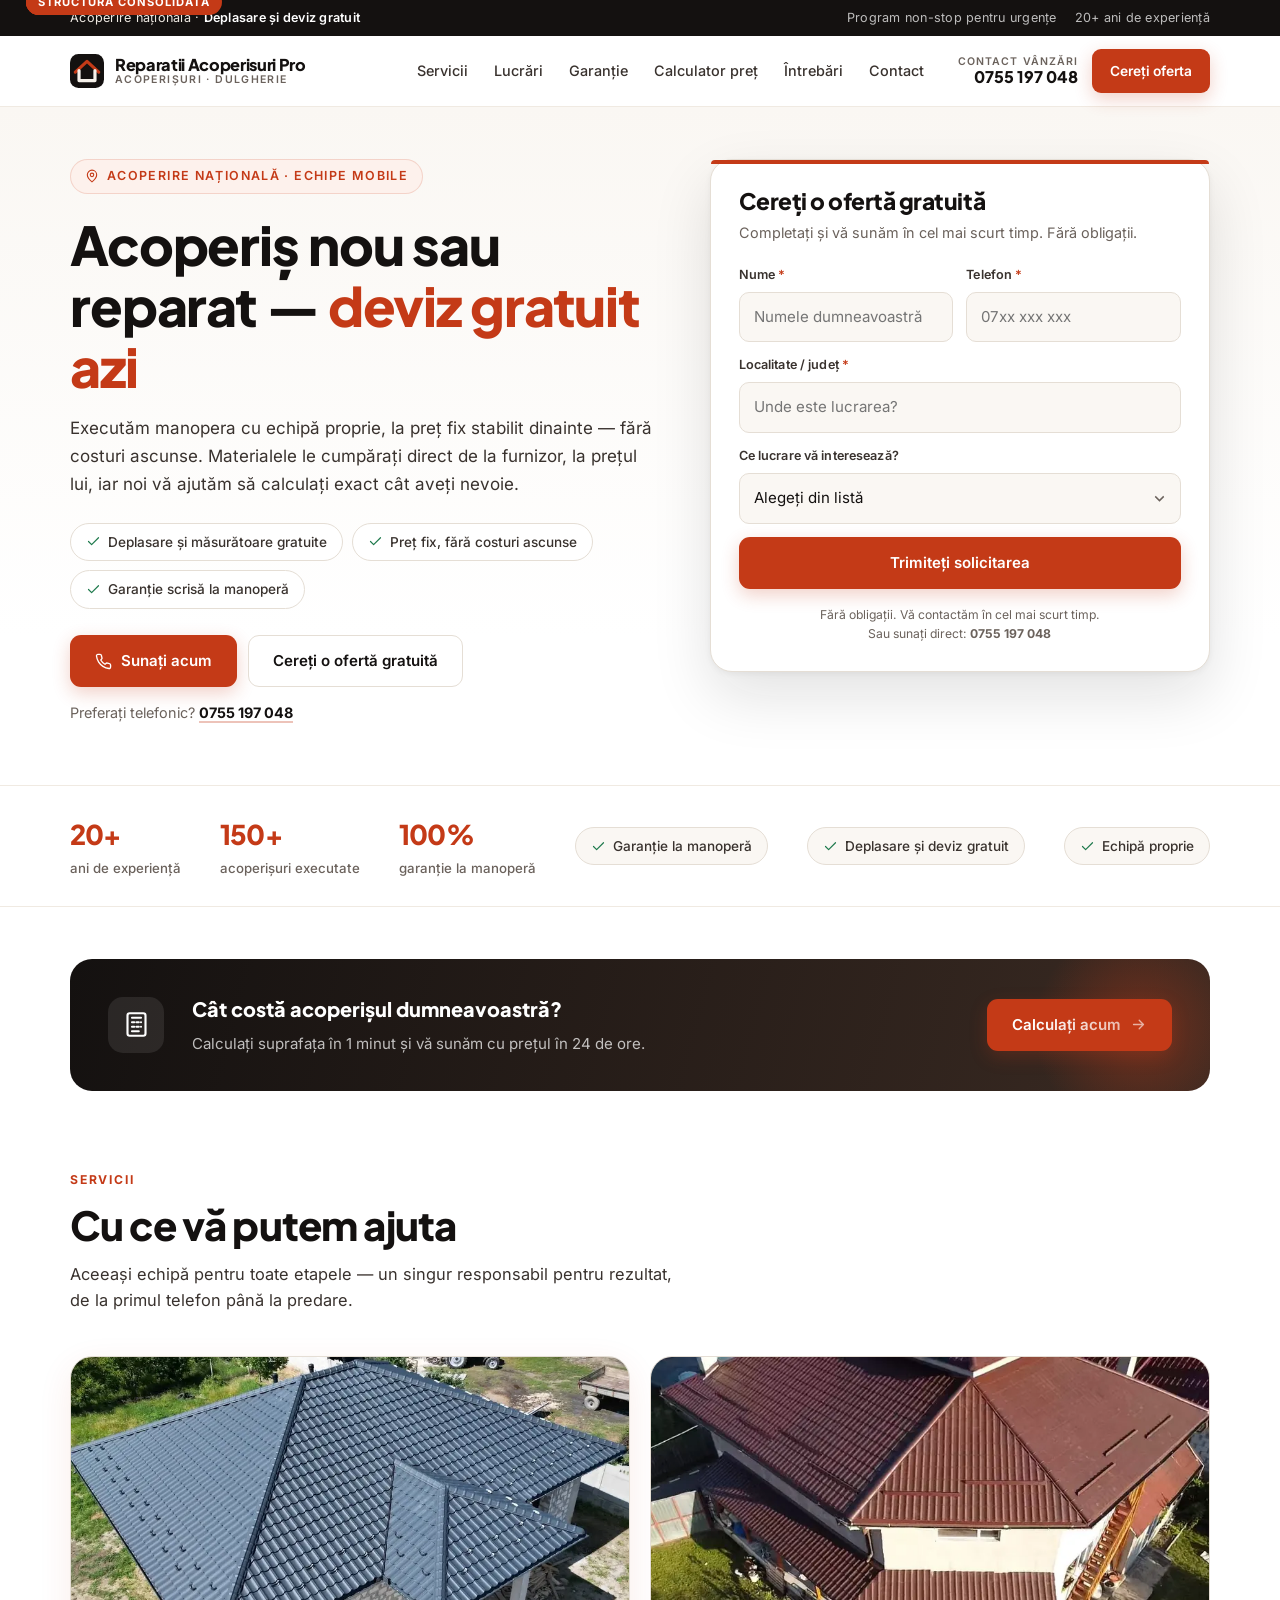
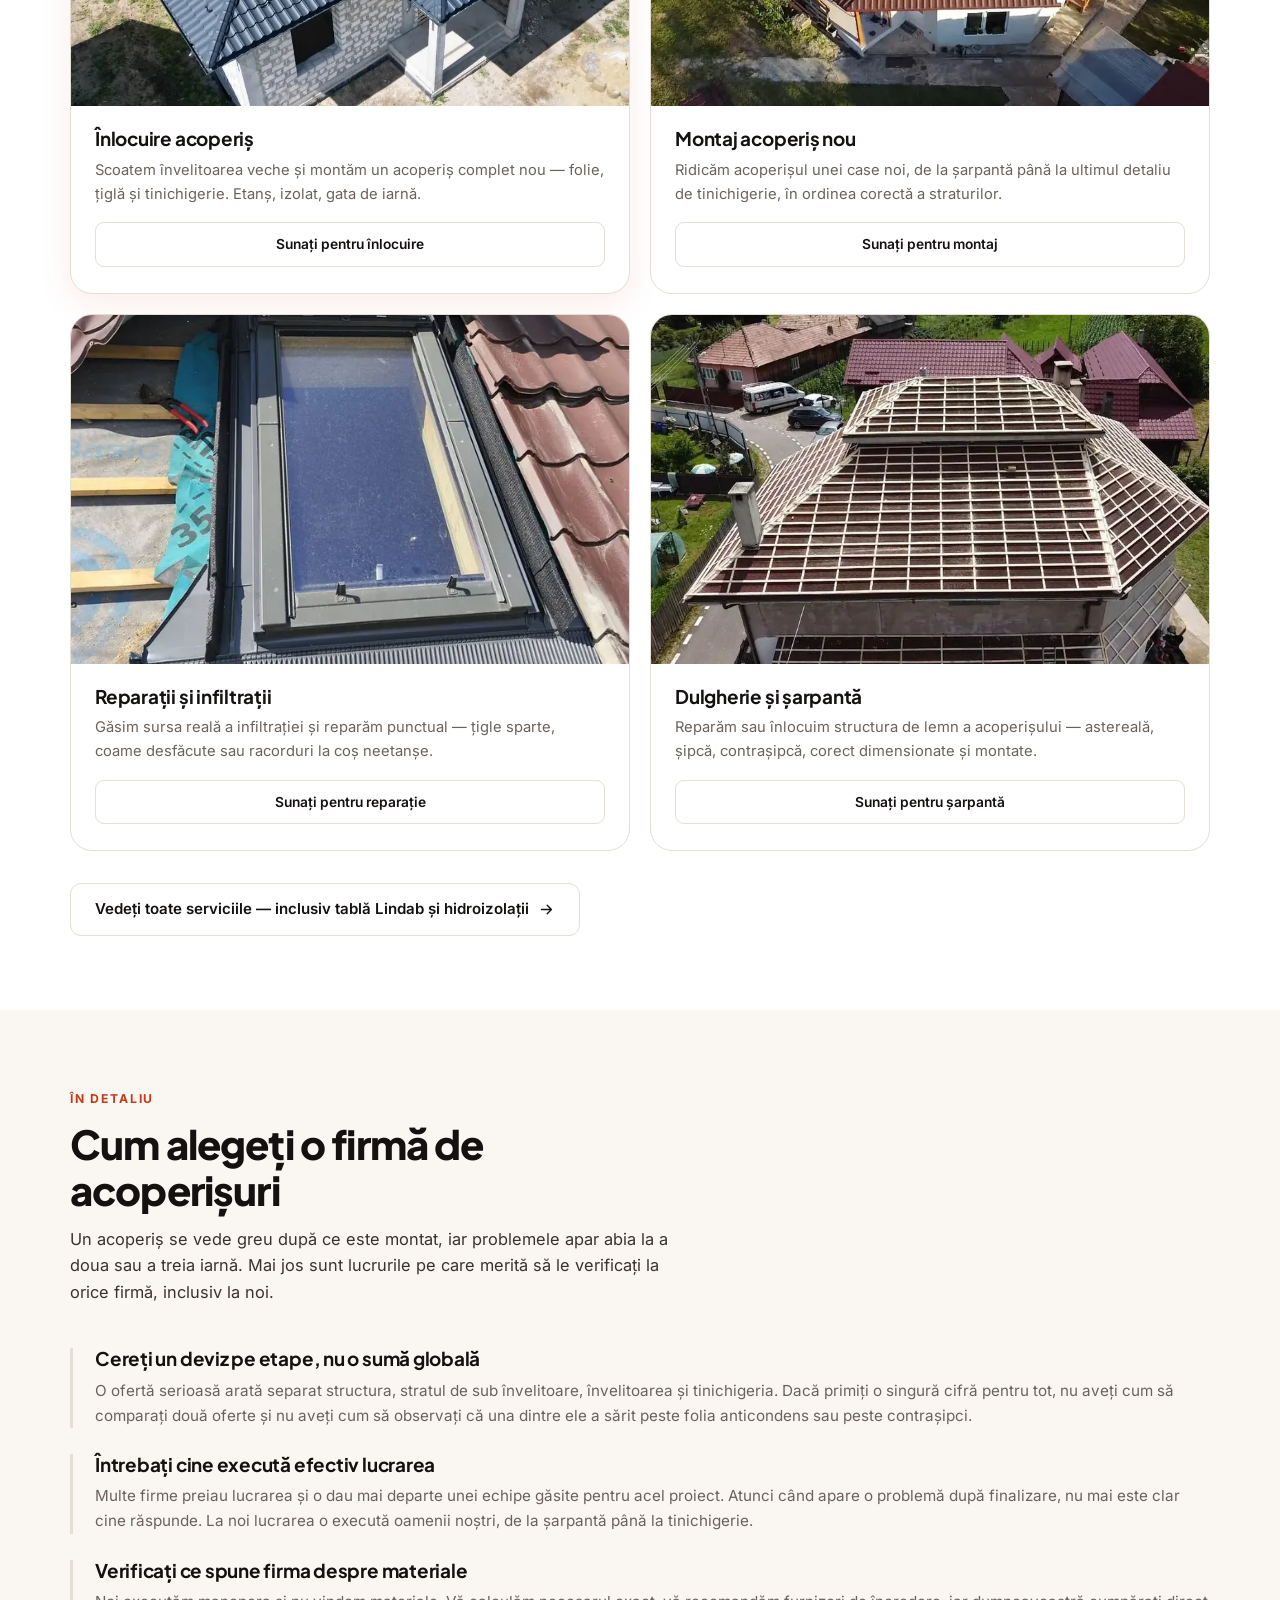
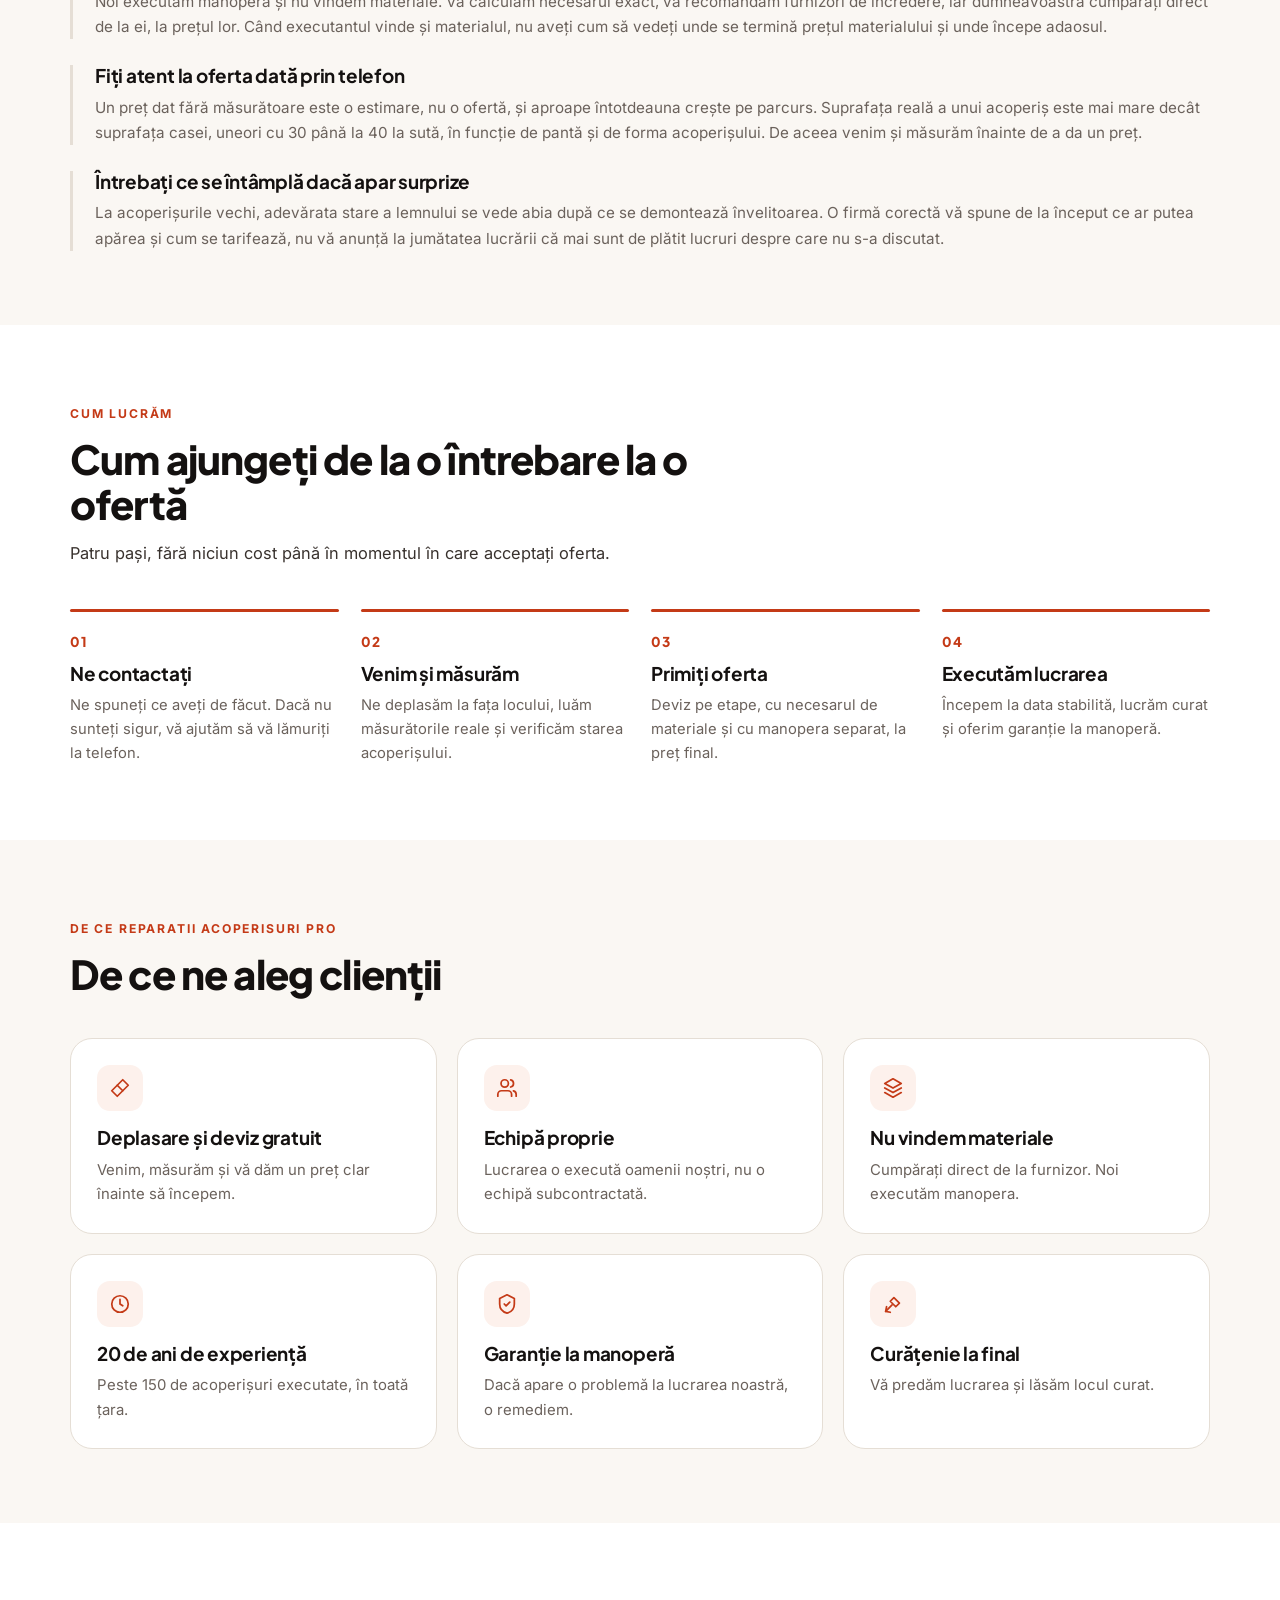
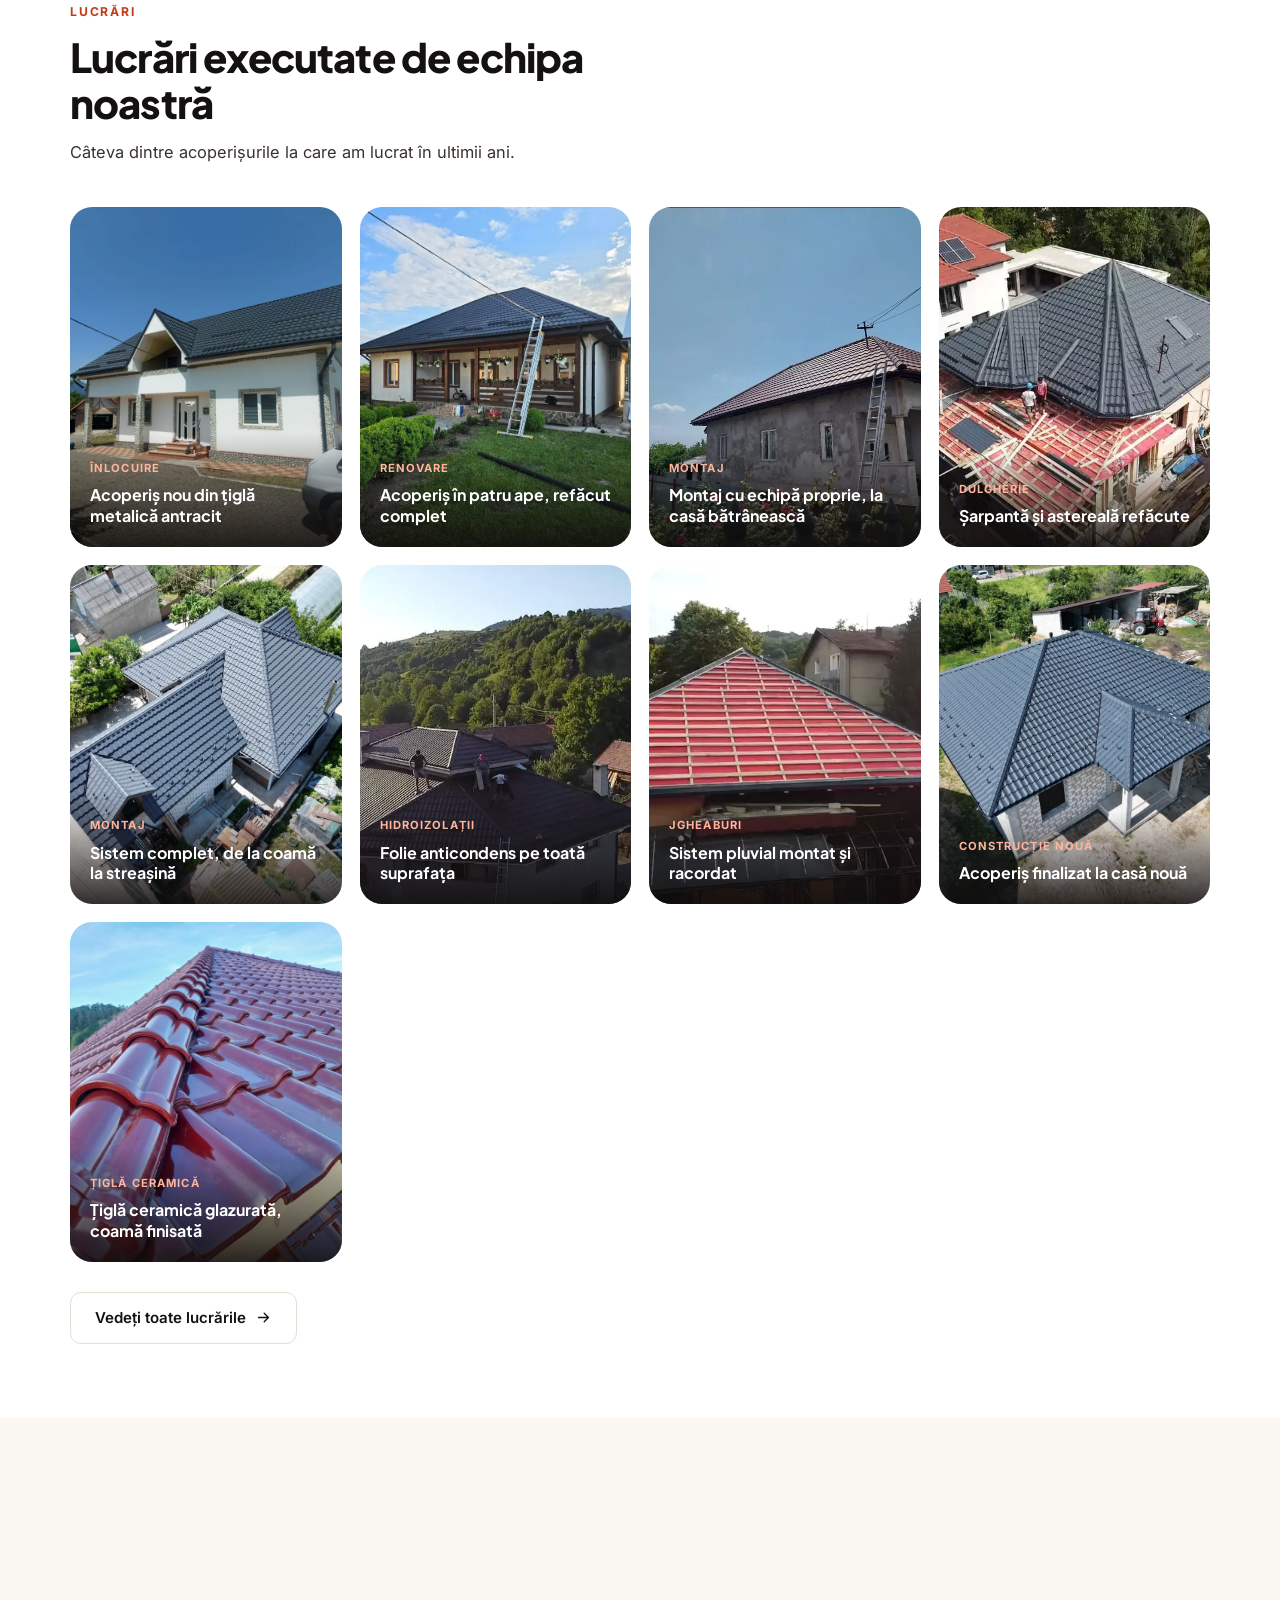
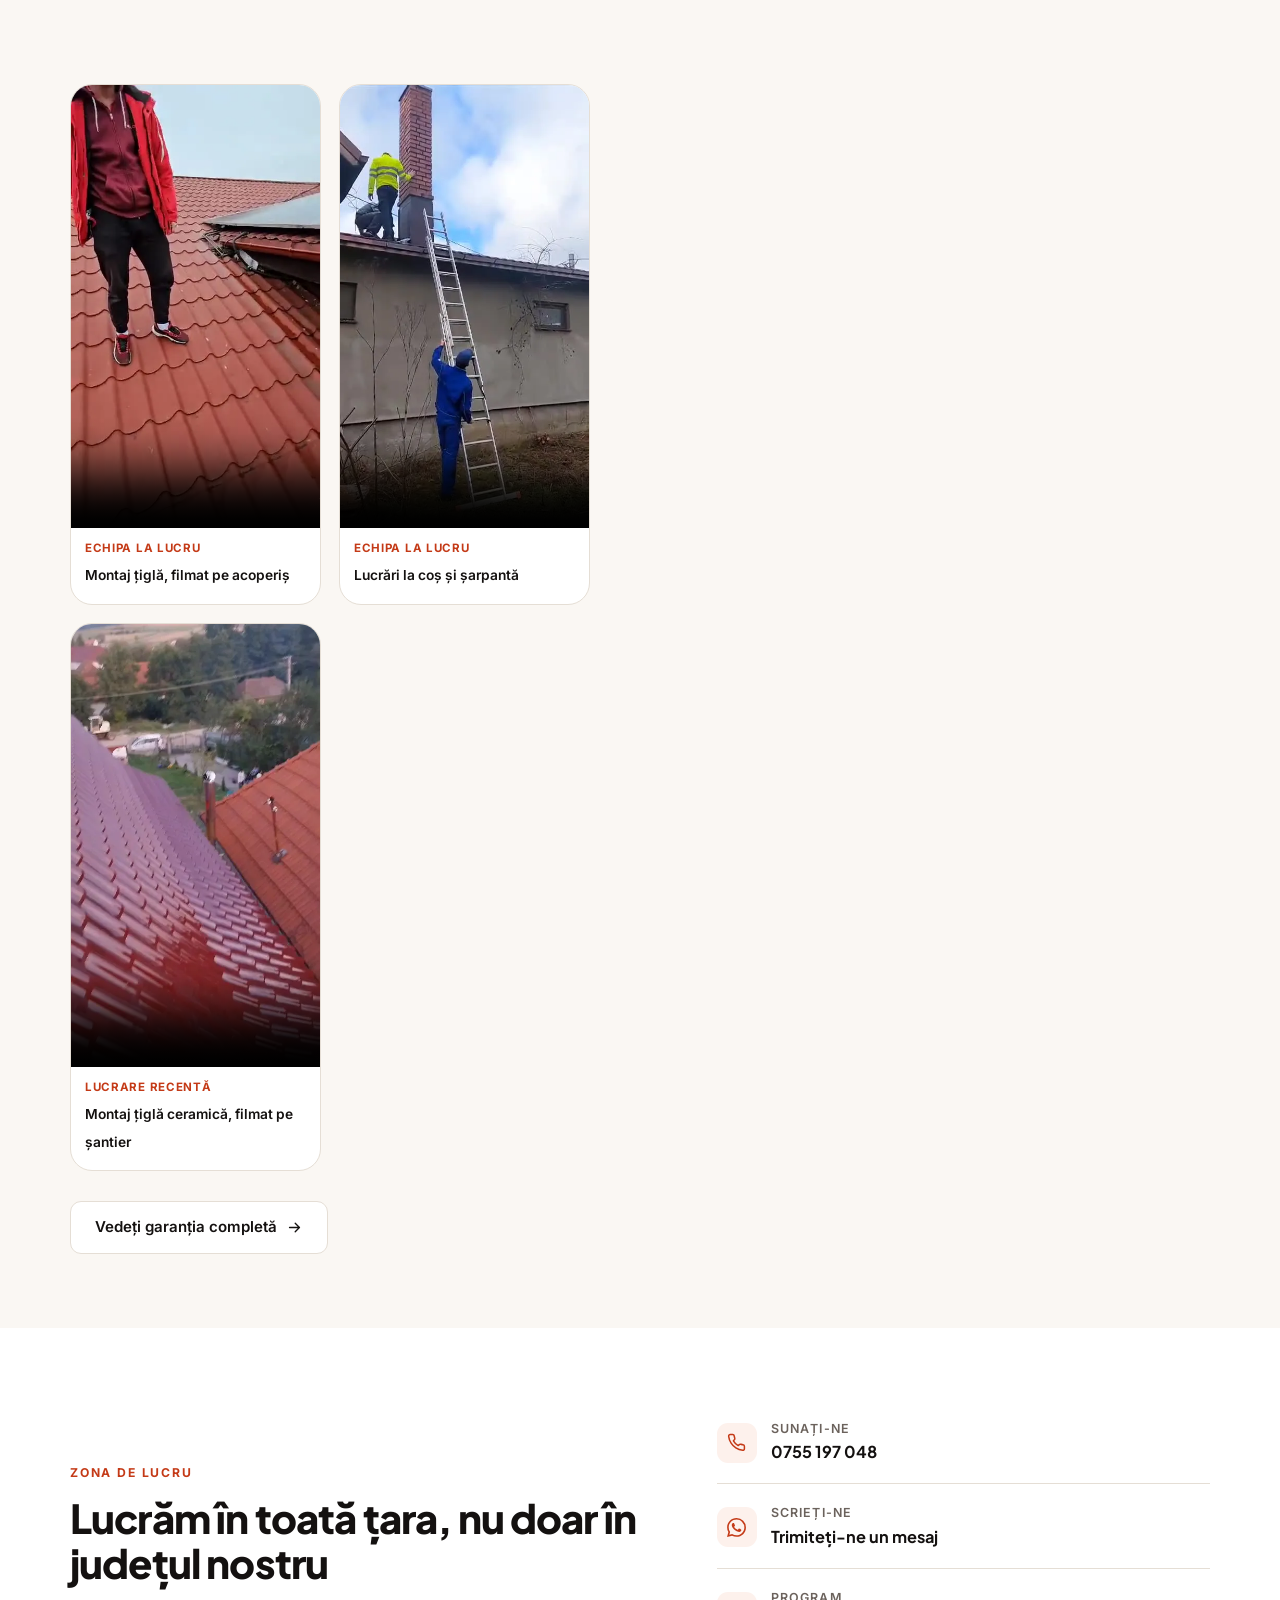
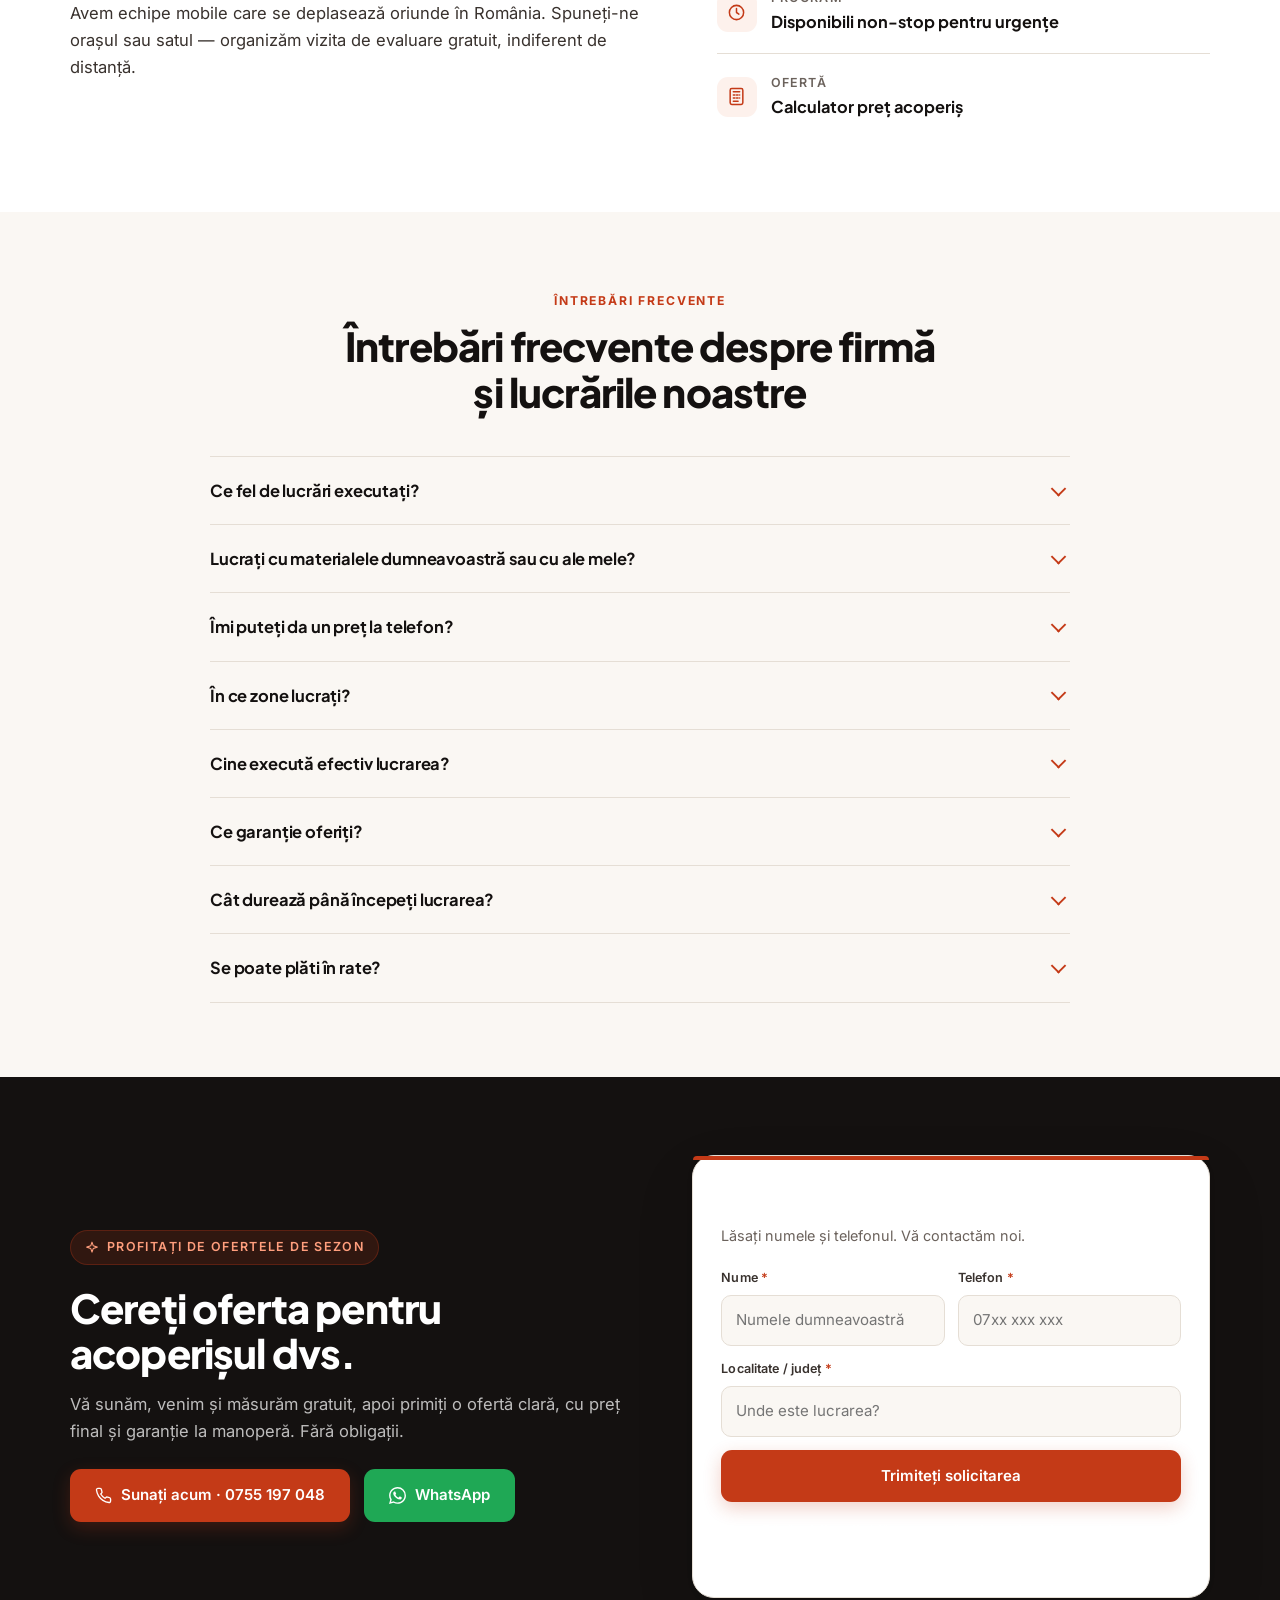
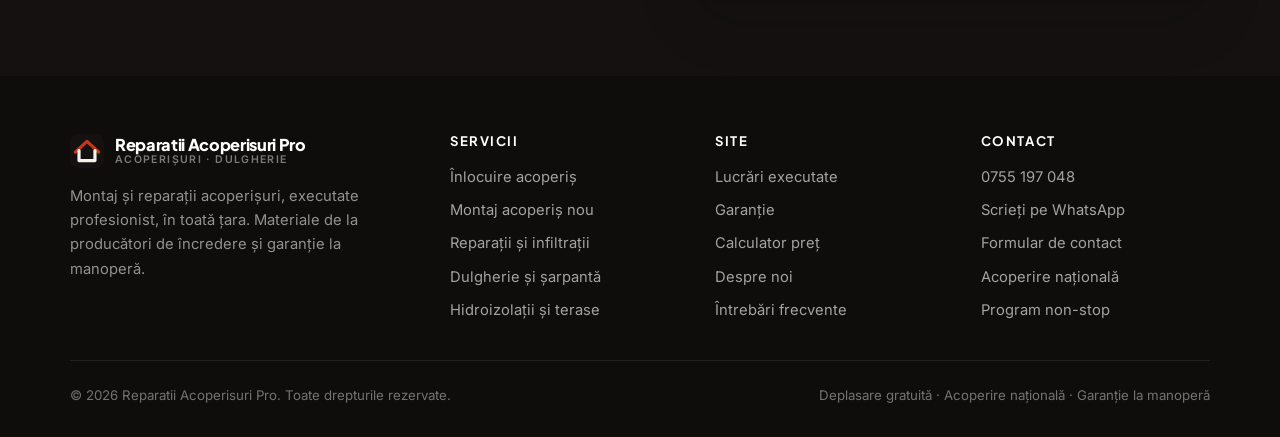
==== index.html @ f105ec43 "Reparatii Acoperisuri Pro - site initial" ====
<!DOCTYPE html>
<html lang="ro" class="is-loading">
<head>
<meta charset="UTF-8">
<meta name="viewport" content="width=device-width, initial-scale=1">
<title>Acoperișuri — Înlocuire, renovare și reparații | Reparatii Acoperisuri Pro</title>
<meta name="description" content="Echipă cu 20 de ani de experiență, la nivel național. Ne deplasăm și măsurăm gratuit, apoi primiți o ofertă clară, cu preț final și garanție la manoperă.">
<link rel="canonical" href="https://reparatii-acoperisuri-pro.ro/">
<meta name="robots" content="index, follow, max-image-preview:large">
<meta name="theme-color" content="#ffffff">
<meta property="og:type" content="website">
<meta property="og:locale" content="ro_RO">
<meta property="og:site_name" content="Reparatii Acoperisuri Pro">
<meta property="og:title" content="Acoperișuri — Înlocuire, renovare și reparații | Reparatii Acoperisuri Pro">
<meta property="og:description" content="Echipă cu 20 de ani de experiență, la nivel național. Ne deplasăm și măsurăm gratuit, apoi primiți o ofertă clară, cu preț final și garanție la manoperă.">
<meta property="og:url" content="https://reparatii-acoperisuri-pro.ro/">
<meta property="og:image" content="https://reparatii-acoperisuri-pro.ro/images/hero-1.webp">
<link rel="icon" href="/favicon.svg" type="image/svg+xml">
<link rel="manifest" href="/site.webmanifest">
<link rel="stylesheet" href="/assets/fonts.css">
<link rel="stylesheet" href="/assets/style.css">
<script type="application/ld+json">
{
 "@context":"https://schema.org",
 "@type":"RoofingContractor",
 "@id":"https://reparatii-acoperisuri-pro.ro/#business",
 "name":"Reparatii Acoperisuri Pro",
 "description":"Înlocuire, montaj și reparații acoperișuri, dulgherie, hidroizolații și jgheaburi, la nivel național.",
 "telephone":"+40755197048",
 "url":"https://reparatii-acoperisuri-pro.ro/",
 "image":"https://reparatii-acoperisuri-pro.ro/images/hero-1.webp",
 "address":{"@type":"PostalAddress","addressCountry":"RO"},
 "areaServed":{"@type":"Country","name":"România"},
 "priceRange":"$$",
 "foundingDate":"2006-01-01",
 "openingHoursSpecification":{"@type":"OpeningHoursSpecification","dayOfWeek":["Monday","Tuesday","Wednesday","Thursday","Friday","Saturday","Sunday"],"opens":"00:00","closes":"23:59"}
}
</script><script type="application/ld+json">{"@context":"https://schema.org","@type":"FAQPage","mainEntity":[{"@type":"Question","name":"Ce fel de lucrări executați?","acceptedAnswer":{"@type":"Answer","text":"Tot ce ține de acoperiș: înlocuire, renovare, montaj la case noi, reparații și infiltrații, dulgherie și șarpante, jgheaburi și burlane, hidroizolații și terase. Montăm și panouri sandwich, șindrilă bituminoasă, ferestre de mansardă și luminatoare."}},{"@type":"Question","name":"Lucrați cu materialele dumneavoastră sau cu ale mele?","acceptedAnswer":{"@type":"Answer","text":"Executăm manopera. Vă calculăm necesarul exact de materiale, vă recomandăm furnizori de încredere și cumpărați direct de la ei, la prețul lor. Așa vedeți separat cât plătiți pe materiale și cât pe manoperă, fără adaos ascuns între cele două."}},{"@type":"Question","name":"Îmi puteți da un preț la telefon?","acceptedAnswer":{"@type":"Answer","text":"Vă putem spune la telefon cum stau lucrurile în general și la ce să vă așteptați, dar un preț real vine după măsurătoare. Suprafața reală a unui acoperiș este mai mare decât suprafața casei, uneori cu 30 până la 40 la sută, în funcție de pantă și de formă. Un preț dat fără măsurători aproape întotdeauna crește pe parcurs. Deplasarea și măsurătoarea sunt gratuite."}},{"@type":"Question","name":"În ce zone lucrați?","acceptedAnswer":{"@type":"Answer","text":"Lucrăm la nivel național, cu echipe mobile. Ne spuneți unde este lucrarea și organizăm o vizită pentru evaluare și măsurători gratuite."}},{"@type":"Question","name":"Cine execută efectiv lucrarea?","acceptedAnswer":{"@type":"Answer","text":"Echipa noastră. Nu subcontractăm lucrările către echipe găsite pentru un singur proiect, tocmai ca să existe un singur responsabil pentru toate etapele și cineva la care puteți reveni după finalizare."}},{"@type":"Question","name":"Ce garanție oferiți?","acceptedAnswer":{"@type":"Answer","text":"Oferim garanție la manoperă pentru toate lucrările executate de echipa noastră. Garanția materialelor vine de la producătorul pe care îl alegeți, iar un montaj corect este chiar condiția ca acea garanție să rămână valabilă."}},{"@type":"Question","name":"Cât durează până începeți lucrarea?","acceptedAnswer":{"@type":"Answer","text":"După ce acceptați oferta stabilim împreună data de start și ne încadrăm în termenul convenit. Pentru urgențe, cum ar fi o infiltrație activă, ne organizăm cât mai repede posibil."}},{"@type":"Question","name":"Se poate plăti în rate?","acceptedAnswer":{"@type":"Answer","text":"Da, pentru lucrările mai mari putem discuta eșalonarea plății pe etapele lucrării. Ne spuneți la telefon ce variantă v-ar conveni și vedem ce se poate face."}}]}</script>
<!-- Google tag (gtag.js) -->
<script async src="https://www.googletagmanager.com/gtag/js?id=AW-18389001468"></script>
<script>
  window.dataLayer = window.dataLayer || [];
  function gtag(){dataLayer.push(arguments);}
  gtag('js', new Date());
  gtag('config', 'AW-18389001468');
</script>
</head>
<body>
<div class="loader" id="loader" aria-hidden="true">
  <svg viewBox="0 0 32 32" fill="none">
    <path class="roof" d="M5 17 L16 7 L27 17" stroke="#C94A1B" stroke-width="3" stroke-linecap="round" stroke-linejoin="round"/>
    <path class="wall" d="M8.5 15.5 L8.5 25 L23.5 25 L23.5 15.5" stroke="#F6F1EA" stroke-width="3" stroke-linecap="round" stroke-linejoin="round"/>
    <line class="tile" x1="12.5" y1="11.3" x2="19.5" y2="11.3" stroke="#F6F1EA" stroke-width="1.6" stroke-linecap="round"/>
    <line class="tile" x1="10.3" y1="14.1" x2="21.7" y2="14.1" stroke="#F6F1EA" stroke-width="1.6" stroke-linecap="round"/>
  </svg>
</div>
<noscript><style>html.is-loading{overflow:visible!important}.loader{display:none!important}</style></noscript>

<div class="topbar"><div class="wrap">
  <span>Acoperire națională · <b>Deplasare și deviz gratuit</b></span>
  <span class="tb-r"><span>Program non-stop pentru urgențe</span><span>20+ ani de experiență</span></span>
</div></div>

<header class="hdr">
  <div class="wrap">
    <a class="brand" href="/"><svg viewBox="0 0 32 32" aria-hidden="true"><rect width="32" height="32" rx="8" fill="#141110"/><path d="M5 17 L16 7 L27 17" stroke="#c43a17" stroke-width="3" stroke-linecap="round" stroke-linejoin="round" fill="none"/><path d="M8.5 15.5 L8.5 25 L23.5 25 L23.5 15.5" stroke="#F6F1EA" stroke-width="3" stroke-linecap="round" stroke-linejoin="round" fill="none"/></svg><span class="brand-t"><b>Reparatii Acoperisuri Pro</b><span>Acoperișuri · Dulgherie</span></span></a>
    <nav class="nav"><a href="/servicii/">Servicii</a><a href="/lucrari/">Lucrări</a><a href="/recenzii/">Garanție</a><a href="/calculator-pret/">Calculator preț</a><a href="/intrebari-frecvente/">Întrebări</a><a href="/contact/">Contact</a></nav>
    <div class="hdr-cta">
      <a class="hdr-tel" href="tel:+40755197048"><span>Contact vânzări</span><b>0755 197 048</b></a>
      <a class="btn btn-p btn-sm" href="/calculator-pret/">Cereți oferta</a>
    </div>
    <button class="burger" aria-label="Meniu" aria-expanded="false"><span></span></button>
  </div>
  <nav class="mnav">
    <a href="/servicii/">Servicii</a><a href="/lucrari/">Lucrări</a><a href="/recenzii/">Garanție</a><a href="/calculator-pret/">Calculator preț</a><a href="/intrebari-frecvente/">Întrebări</a><a href="/contact/">Contact</a>
    <div class="m-act">
      <a class="btn btn-d btn-blk" href="tel:+40755197048"><svg viewBox="0 0 24 24" fill="none" stroke="currentColor" stroke-width="1.9" stroke-linecap="round" stroke-linejoin="round" aria-hidden="true"><path d="M22 16.9v3a2 2 0 0 1-2.2 2 19.8 19.8 0 0 1-8.6-3.1 19.5 19.5 0 0 1-6-6A19.8 19.8 0 0 1 2.1 4.2 2 2 0 0 1 4.1 2h3a2 2 0 0 1 2 1.7c.1 1 .4 1.9.7 2.8a2 2 0 0 1-.5 2.1L8.1 9.9a16 16 0 0 0 6 6l1.3-1.2a2 2 0 0 1 2.1-.5c.9.3 1.8.6 2.8.7a2 2 0 0 1 1.7 2z"/></svg> 0755 197 048</a>
      <a class="btn btn-p btn-blk" href="/calculator-pret/">Cereți oferta</a>
    </div>
  </nav>
</header>
<main>
<section class="hero" id="top">
  <div class="wrap"><div class="hero-grid">
    <div>
      <span class="eyebrow"><svg viewBox="0 0 24 24" fill="none" stroke="currentColor" stroke-width="1.9" stroke-linecap="round" stroke-linejoin="round" aria-hidden="true"><path d="M20 10c0 6-8 12-8 12s-8-6-8-12a8 8 0 1 1 16 0z"/><circle cx="12" cy="10" r="3"/></svg> Acoperire națională · Echipe mobile</span>
      <h1>Acoperiș nou sau reparat — <em>deviz gratuit azi</em></h1>
      <p class="lead">Executăm manopera cu echipă proprie, la preț fix stabilit dinainte — fără costuri ascunse. Materialele le cumpărați direct de la furnizor, la prețul lui, iar noi vă ajutăm să calculați exact cât aveți nevoie.</p>
      
      <div class="pills">
        <span class="pill"><svg viewBox="0 0 24 24" fill="none" stroke="currentColor" stroke-width="1.9" stroke-linecap="round" stroke-linejoin="round" aria-hidden="true"><path d="M20 6L9 17l-5-5"/></svg> Deplasare și măsurătoare gratuite</span>
        <span class="pill"><svg viewBox="0 0 24 24" fill="none" stroke="currentColor" stroke-width="1.9" stroke-linecap="round" stroke-linejoin="round" aria-hidden="true"><path d="M20 6L9 17l-5-5"/></svg> Preț fix, fără costuri ascunse</span>
        <span class="pill"><svg viewBox="0 0 24 24" fill="none" stroke="currentColor" stroke-width="1.9" stroke-linecap="round" stroke-linejoin="round" aria-hidden="true"><path d="M20 6L9 17l-5-5"/></svg> Garanție scrisă la manoperă</span>
      </div>
      <div class="hero-act">
        <a class="btn btn-p" href="tel:+40755197048"><svg viewBox="0 0 24 24" fill="none" stroke="currentColor" stroke-width="1.9" stroke-linecap="round" stroke-linejoin="round" aria-hidden="true"><path d="M22 16.9v3a2 2 0 0 1-2.2 2 19.8 19.8 0 0 1-8.6-3.1 19.5 19.5 0 0 1-6-6A19.8 19.8 0 0 1 2.1 4.2 2 2 0 0 1 4.1 2h3a2 2 0 0 1 2 1.7c.1 1 .4 1.9.7 2.8a2 2 0 0 1-.5 2.1L8.1 9.9a16 16 0 0 0 6 6l1.3-1.2a2 2 0 0 1 2.1-.5c.9.3 1.8.6 2.8.7a2 2 0 0 1 1.7 2z"/></svg> Sunați acum</a>
        <a class="btn btn-o" href="/calculator-pret/">Cereți o ofertă gratuită</a>
      </div>
      <p class="hero-tel">Preferați telefonic? <a href="tel:+40755197048">0755 197 048</a></p>
    </div>
    <div class="formcard">
  <h2>Cereți o ofertă gratuită</h2>
  <p class="fsub">Completați și vă sunăm în cel mai scurt timp. Fără obligații.</p>
  <form data-lead novalidate>
    <div class="ferr">Vă rugăm să verificați numele, numărul de telefon și localitatea, apoi să trimiteți din nou.</div>
    <div class="fok">Vă mulțumim! Solicitarea a fost trimisă pe email — vă contactăm în cel mai scurt timp.</div>
    <input class="hp" type="text" name="company" tabindex="-1" autocomplete="off" aria-hidden="true">
    <div class="fgrid">
      <div class="f2">
        <div class="field"><label for="hero-n">Nume <i>*</i></label><input id="hero-n" name="nume" type="text" autocomplete="name" placeholder="Numele dumneavoastră"></div>
        <div class="field"><label for="hero-t">Telefon <i>*</i></label><input id="hero-t" name="telefon" type="tel" inputmode="tel" autocomplete="tel" placeholder="07xx xxx xxx"></div>
      </div>
      <div class="field"><label for="hero-o">Localitate / județ <i>*</i></label><input id="hero-o" name="oras" type="text" placeholder="Unde este lucrarea?"></div>
      
      <div class="field">
        <label for="hero-l">Ce lucrare vă interesează?</label>
        <select id="hero-l" name="lucrare">
          <option value="">Alegeți din listă</option>
          <option>Înlocuire acoperiș</option>
          <option>Montaj acoperiș nou</option>
          <option>Renovare sau restaurare acoperiș</option>
          <option>Reparații și infiltrații</option>
          <option>Dulgherie și șarpantă</option>
          <option>Hidroizolații și folie anticondens</option>
          <option>Jgheaburi și burlane</option>
          <option>Altă lucrare</option>
        </select>
      </div>
      <button class="btn btn-p btn-blk" type="submit">Trimiteți solicitarea</button>
      <p class="fnote">Fără obligații. Vă contactăm în cel mai scurt timp.<br>Sau sunați direct: <a href="tel:+40755197048"><b>0755 197 048</b></a></p>
    </div>
  </form>
</div>
  </div></div>
</section>

<div class="strip"><div class="wrap"><div class="strip-in">
  <div class="stat"><b>20+</b><span>ani de experiență</span></div>
  <div class="stat"><b>150+</b><span>acoperișuri executate</span></div>
  <div class="stat"><b>100%</b><span>garanție la manoperă</span></div>
  <span class="pill"><svg viewBox="0 0 24 24" fill="none" stroke="currentColor" stroke-width="1.9" stroke-linecap="round" stroke-linejoin="round" aria-hidden="true"><path d="M20 6L9 17l-5-5"/></svg> Garanție la manoperă</span>
  <span class="pill"><svg viewBox="0 0 24 24" fill="none" stroke="currentColor" stroke-width="1.9" stroke-linecap="round" stroke-linejoin="round" aria-hidden="true"><path d="M20 6L9 17l-5-5"/></svg> Deplasare și deviz gratuit</span>
  <span class="pill"><svg viewBox="0 0 24 24" fill="none" stroke="currentColor" stroke-width="1.9" stroke-linecap="round" stroke-linejoin="round" aria-hidden="true"><path d="M20 6L9 17l-5-5"/></svg> Echipă proprie</span>
</div></div></div>

<section style="padding:52px 0 0"><div class="wrap"><div class="calcbar rv">
  <div class="calcbar-ic"><svg viewBox="0 0 24 24" fill="none" stroke="currentColor" stroke-width="1.9" stroke-linecap="round" stroke-linejoin="round" aria-hidden="true"><rect x="4" y="2" width="16" height="20" rx="2"/><path d="M8 6h8M8 10h2M12 10h2M16 10h.01M8 14h2M12 14h2M16 14h.01M8 18h6"/></svg></div>
  <div class="calcbar-tx"><b>Cât costă acoperișul dumneavoastră?</b>
  <span>Calculați suprafața în 1 minut și vă sunăm cu prețul în 24 de ore.</span></div>
  <a class="btn btn-p" href="/calculator-pret/">Calculați acum <svg viewBox="0 0 24 24" fill="none" stroke="currentColor" stroke-width="1.9" stroke-linecap="round" stroke-linejoin="round" aria-hidden="true"><path d="M5 12h14M13 6l6 6-6 6"/></svg></a>
</div></div></section>

<section id="servicii">
  <div class="wrap">
    <div class="sec-head rv"><span class="kicker">Servicii</span>
      <h2>Cu ce vă putem ajuta</h2>
      <p>Aceeași echipă pentru toate etapele — un singur responsabil pentru rezultat, de la primul telefon până la predare.</p>
    </div>
    <div class="grid g2"><article class="svc rv card-feat">
  <div class="svc-img"><img src="/images/svc-metalica.webp" alt="Înlocuire acoperiș — lucrare executată de echipa Reparatii Acoperisuri Pro" loading="lazy" width="800" height="500"></div>
  <div class="svc-b"><span class="tag">Cel mai cerut</span><h3>Înlocuire acoperiș</h3><p>Scoatem învelitoarea veche și montăm un acoperiș complet nou — folie, țiglă și tinichigerie. Etanș, izolat, gata de iarnă.</p>
  <a class="btn btn-sm btn-o" href="tel:+40755197048">Sunați pentru înlocuire</a>
  </div>
</article>
<article class="svc rv">
  <div class="svc-img"><img src="/images/svc-ceramica.webp" alt="Montaj acoperiș nou — lucrare executată de echipa Reparatii Acoperisuri Pro" loading="lazy" width="800" height="500"></div>
  <div class="svc-b"><span class="tag">Deviz 0 lei</span><h3>Montaj acoperiș nou</h3><p>Ridicăm acoperișul unei case noi, de la șarpantă până la ultimul detaliu de tinichigerie, în ordinea corectă a straturilor.</p>
  <a class="btn btn-sm btn-o" href="tel:+40755197048">Sunați pentru montaj</a>
  </div>
</article>
<article class="svc rv">
  <div class="svc-img"><img src="/images/svc-reparatii.webp" alt="Reparații și infiltrații — lucrare executată de echipa Reparatii Acoperisuri Pro" loading="lazy" width="800" height="500"></div>
  <div class="svc-b"><span class="tag">Intervenție rapidă</span><h3>Reparații și infiltrații</h3><p>Găsim sursa reală a infiltrației și reparăm punctual — țigle sparte, coame desfăcute sau racorduri la coș neetanșe.</p>
  <a class="btn btn-sm btn-o" href="tel:+40755197048">Sunați pentru reparație</a>
  </div>
</article>
<article class="svc rv">
  <div class="svc-img"><img src="/images/svc-dulgherie.webp" alt="Dulgherie și șarpantă — lucrare executată de echipa Reparatii Acoperisuri Pro" loading="lazy" width="800" height="500"></div>
  <div class="svc-b"><span class="tag">Structură consolidată</span><h3>Dulgherie și șarpantă</h3><p>Reparăm sau înlocuim structura de lemn a acoperișului — astereală, șipcă, contrașipcă, corect dimensionate și montate.</p>
  <a class="btn btn-sm btn-o" href="tel:+40755197048">Sunați pentru șarpantă</a>
  </div>
</article></div>
    <div style="margin-top:32px"><a class="btn btn-o" href="/servicii/">Vedeți toate serviciile — inclusiv tablă Lindab și hidroizolații <svg viewBox="0 0 24 24" fill="none" stroke="currentColor" stroke-width="1.9" stroke-linecap="round" stroke-linejoin="round" aria-hidden="true"><path d="M5 12h14M13 6l6 6-6 6"/></svg></a></div>
  </div>
</section>

<section class="sec-soft">
  <div class="wrap">
    <div class="sec-head rv"><span class="kicker">În detaliu</span>
      <h2>Cum alegeți o firmă de acoperișuri</h2>
      <p>Un acoperiș se vede greu după ce este montat, iar problemele apar abia la a doua sau a treia iarnă. Mai jos sunt lucrurile pe care merită să le verificați la orice firmă, inclusiv la noi.</p>
    </div>
    <div class="pts">
      <div class="pt rv"><h3>Cereți un deviz pe etape, nu o sumă globală</h3><p>O ofertă serioasă arată separat structura, stratul de sub învelitoare, învelitoarea și tinichigeria. Dacă primiți o singură cifră pentru tot, nu aveți cum să comparați două oferte și nu aveți cum să observați că una dintre ele a sărit peste folia anticondens sau peste contrașipci.</p></div>
      <div class="pt rv"><h3>Întrebați cine execută efectiv lucrarea</h3><p>Multe firme preiau lucrarea și o dau mai departe unei echipe găsite pentru acel proiect. Atunci când apare o problemă după finalizare, nu mai este clar cine răspunde. La noi lucrarea o execută oamenii noștri, de la șarpantă până la tinichigerie.</p></div>
      <div class="pt rv"><h3>Verificați ce spune firma despre materiale</h3><p>Noi executăm manopera și nu vindem materiale. Vă calculăm necesarul exact, vă recomandăm furnizori de încredere, iar dumneavoastră cumpărați direct de la ei, la prețul lor. Când executantul vinde și materialul, nu aveți cum să vedeți unde se termină prețul materialului și unde începe adaosul.</p></div>
      <div class="pt rv"><h3>Fiți atent la oferta dată prin telefon</h3><p>Un preț dat fără măsurătoare este o estimare, nu o ofertă, și aproape întotdeauna crește pe parcurs. Suprafața reală a unui acoperiș este mai mare decât suprafața casei, uneori cu 30 până la 40 la sută, în funcție de pantă și de forma acoperișului. De aceea venim și măsurăm înainte de a da un preț.</p></div>
      <div class="pt rv"><h3>Întrebați ce se întâmplă dacă apar surprize</h3><p>La acoperișurile vechi, adevărata stare a lemnului se vede abia după ce se demontează învelitoarea. O firmă corectă vă spune de la început ce ar putea apărea și cum se tarifează, nu vă anunță la jumătatea lucrării că mai sunt de plătit lucruri despre care nu s-a discutat.</p></div>
    </div>
  </div>
</section>

<section id="proces">
  <div class="wrap">
    <div class="sec-head rv"><span class="kicker">Cum lucrăm</span>
      <h2>Cum ajungeți de la o întrebare la o ofertă</h2>
      <p>Patru pași, fără niciun cost până în momentul în care acceptați oferta.</p>
    </div>
    <div class="steps">
      <div class="step hl rv"><span class="n">01</span><h3>Ne contactați</h3><p>Ne spuneți ce aveți de făcut. Dacă nu sunteți sigur, vă ajutăm să vă lămuriți la telefon.</p></div>
      <div class="step hl rv"><span class="n">02</span><h3>Venim și măsurăm</h3><p>Ne deplasăm la fața locului, luăm măsurătorile reale și verificăm starea acoperișului.</p></div>
      <div class="step hl rv"><span class="n">03</span><h3>Primiți oferta</h3><p>Deviz pe etape, cu necesarul de materiale și cu manopera separat, la preț final.</p></div>
      <div class="step hl rv"><span class="n">04</span><h3>Executăm lucrarea</h3><p>Începem la data stabilită, lucrăm curat și oferim garanție la manoperă.</p></div>
    </div>
  </div>
</section>

<section class="sec-soft">
  <div class="wrap">
    <div class="sec-head rv"><span class="kicker">De ce Reparatii Acoperisuri Pro</span><h2>De ce ne aleg clienții</h2></div>
    <div class="grid g3">
      <div class="card rv"><div class="ci"><svg viewBox="0 0 24 24" fill="none" stroke="currentColor" stroke-width="1.9" stroke-linecap="round" stroke-linejoin="round" aria-hidden="true"><path d="M3 15l6-6 6 6-6 6z"/><path d="M9 9l6-6 6 6-6 6"/></svg></div><h3>Deplasare și deviz gratuit</h3><p>Venim, măsurăm și vă dăm un preț clar înainte să începem.</p></div>
      <div class="card rv"><div class="ci"><svg viewBox="0 0 24 24" fill="none" stroke="currentColor" stroke-width="1.9" stroke-linecap="round" stroke-linejoin="round" aria-hidden="true"><path d="M17 21v-2a4 4 0 0 0-4-4H6a4 4 0 0 0-4 4v2"/><circle cx="9.5" cy="7" r="4"/><path d="M22 21v-2a4 4 0 0 0-3-3.9"/><path d="M16 3.1a4 4 0 0 1 0 7.8"/></svg></div><h3>Echipă proprie</h3><p>Lucrarea o execută oamenii noștri, nu o echipă subcontractată.</p></div>
      <div class="card rv"><div class="ci"><svg viewBox="0 0 24 24" fill="none" stroke="currentColor" stroke-width="1.9" stroke-linecap="round" stroke-linejoin="round" aria-hidden="true"><path d="M12 2l9 5-9 5-9-5z"/><path d="M3 12l9 5 9-5"/><path d="M3 17l9 5 9-5"/></svg></div><h3>Nu vindem materiale</h3><p>Cumpărați direct de la furnizor. Noi executăm manopera.</p></div>
      <div class="card rv"><div class="ci"><svg viewBox="0 0 24 24" fill="none" stroke="currentColor" stroke-width="1.9" stroke-linecap="round" stroke-linejoin="round" aria-hidden="true"><circle cx="12" cy="12" r="9"/><path d="M12 7v5l3 2"/></svg></div><h3>20 de ani de experiență</h3><p>Peste 150 de acoperișuri executate, în toată țara.</p></div>
      <div class="card rv"><div class="ci"><svg viewBox="0 0 24 24" fill="none" stroke="currentColor" stroke-width="1.9" stroke-linecap="round" stroke-linejoin="round" aria-hidden="true"><path d="M12 2l8 4v6c0 5-3.4 8.7-8 10-4.6-1.3-8-5-8-10V6z"/><path d="M9 12l2 2 4-4"/></svg></div><h3>Garanție la manoperă</h3><p>Dacă apare o problemă la lucrarea noastră, o remediem.</p></div>
      <div class="card rv"><div class="ci"><svg viewBox="0 0 24 24" fill="none" stroke="currentColor" stroke-width="1.9" stroke-linecap="round" stroke-linejoin="round" aria-hidden="true"><path d="M4 20l7-7"/><path d="M13 5l6 6-4 4-6-6z"/><path d="M9 21l-5-1 1-5"/></svg></div><h3>Curățenie la final</h3><p>Vă predăm lucrarea și lăsăm locul curat.</p></div>
    </div>
  </div>
</section>

<section id="lucrari">
  <div class="wrap">
    <div class="sec-head rv"><span class="kicker">Lucrări</span>
      <h2>Lucrări executate de echipa noastră</h2>
      <p>Câteva dintre acoperișurile la care am lucrat în ultimii ani.</p>
    </div>
    <div class="works"><figure class="work rv" data-lb="/images/rec-1.webp" data-alt="Acoperiș nou din țiglă metalică antracit">
  <img src="/images/rec-1.webp" alt="Acoperiș nou din țiglă metalică antracit — lucrare Reparatii Acoperisuri Pro" loading="lazy">
  <figcaption class="work-ov"><span>Înlocuire</span><b>Acoperiș nou din țiglă metalică antracit</b></figcaption>
</figure>
<figure class="work rv" data-lb="/images/rec-3.webp" data-alt="Acoperiș în patru ape, refăcut complet">
  <img src="/images/rec-3.webp" alt="Acoperiș în patru ape, refăcut complet — lucrare Reparatii Acoperisuri Pro" loading="lazy">
  <figcaption class="work-ov"><span>Renovare</span><b>Acoperiș în patru ape, refăcut complet</b></figcaption>
</figure>
<figure class="work rv" data-lb="/images/rec-2.webp" data-alt="Montaj cu echipă proprie, la casă bătrânească">
  <img src="/images/rec-2.webp" alt="Montaj cu echipă proprie, la casă bătrânească — lucrare Reparatii Acoperisuri Pro" loading="lazy">
  <figcaption class="work-ov"><span>Montaj</span><b>Montaj cu echipă proprie, la casă bătrânească</b></figcaption>
</figure>
<figure class="work rv" data-lb="/images/pf-01.webp" data-alt="Șarpantă și astereală refăcute">
  <img src="/images/pf-01.webp" alt="Șarpantă și astereală refăcute — lucrare Reparatii Acoperisuri Pro" loading="lazy">
  <figcaption class="work-ov"><span>Dulgherie</span><b>Șarpantă și astereală refăcute</b></figcaption>
</figure>
<figure class="work rv" data-lb="/images/pf-02.webp" data-alt="Sistem complet, de la coamă la streașină">
  <img src="/images/pf-02.webp" alt="Sistem complet, de la coamă la streașină — lucrare Reparatii Acoperisuri Pro" loading="lazy">
  <figcaption class="work-ov"><span>Montaj</span><b>Sistem complet, de la coamă la streașină</b></figcaption>
</figure>
<figure class="work rv" data-lb="/images/pf-03.webp" data-alt="Folie anticondens pe toată suprafața">
  <img src="/images/pf-03.webp" alt="Folie anticondens pe toată suprafața — lucrare Reparatii Acoperisuri Pro" loading="lazy">
  <figcaption class="work-ov"><span>Hidroizolații</span><b>Folie anticondens pe toată suprafața</b></figcaption>
</figure>
<figure class="work rv" data-lb="/images/pf-04.webp" data-alt="Sistem pluvial montat și racordat">
  <img src="/images/pf-04.webp" alt="Sistem pluvial montat și racordat — lucrare Reparatii Acoperisuri Pro" loading="lazy">
  <figcaption class="work-ov"><span>Jgheaburi</span><b>Sistem pluvial montat și racordat</b></figcaption>
</figure>
<figure class="work rv" data-lb="/images/pf-06.webp" data-alt="Acoperiș finalizat la casă nouă">
  <img src="/images/pf-06.webp" alt="Acoperiș finalizat la casă nouă — lucrare Reparatii Acoperisuri Pro" loading="lazy">
  <figcaption class="work-ov"><span>Construcție nouă</span><b>Acoperiș finalizat la casă nouă</b></figcaption>
</figure>
<figure class="work rv" data-lb="/images/pf-07.webp" data-alt="Țiglă ceramică glazurată montată pe coamă">
  <img src="/images/pf-07.webp" alt="Țiglă ceramică glazurată montată — lucrare Reparatii Acoperisuri Pro" loading="lazy">
  <figcaption class="work-ov"><span>Țiglă ceramică</span><b>Țiglă ceramică glazurată, coamă finisată</b></figcaption>
</figure></div>
    <div style="margin-top:30px"><a class="btn btn-o" href="/lucrari/">Vedeți toate lucrările <svg viewBox="0 0 24 24" fill="none" stroke="currentColor" stroke-width="1.9" stroke-linecap="round" stroke-linejoin="round" aria-hidden="true"><path d="M5 12h14M13 6l6 6-6 6"/></svg></a></div>
  </div>
</section>

<section class="sec-soft" id="recenzii">
  <div class="wrap">
    <div class="sec-head rv"><span class="kicker">Din șantier, nu din poze de prezentare</span><h2>Dovezi, nu promisiuni</h2>
      <p>În loc de testimoniale pe care nu aveți cum să le verificați, vă arătăm echipa la lucru, filmată direct pe acoperiș.</p></div>
    <div class="vidgrid rv">
      <figure class="vidcard">
        <video controls playsinline preload="metadata" poster="/images/echipa-1-poster.webp">
          <source src="/videos/echipa-1.mp4" type="video/mp4">
        </video>
        <figcaption><span>Echipa la lucru</span><b>Montaj țiglă, filmat pe acoperiș</b></figcaption>
      </figure>
      <figure class="vidcard">
        <video controls playsinline preload="metadata" poster="/images/echipa-2-poster.webp">
          <source src="/videos/echipa-2.mp4" type="video/mp4">
        </video>
        <figcaption><span>Echipa la lucru</span><b>Lucrări la coș și șarpantă</b></figcaption>
      </figure>
      <figure class="vidcard">
        <video controls playsinline preload="metadata" poster="/images/lucrare-1-poster.webp">
          <source src="/videos/lucrare-1.mp4" type="video/mp4">
        </video>
        <figcaption><span>Lucrare recentă</span><b>Montaj țiglă ceramică, filmat pe șantier</b></figcaption>
      </figure>
    </div>
    <div style="margin-top:30px"><a class="btn btn-o" href="/recenzii/">Vedeți garanția completă <svg viewBox="0 0 24 24" fill="none" stroke="currentColor" stroke-width="1.9" stroke-linecap="round" stroke-linejoin="round" aria-hidden="true"><path d="M5 12h14M13 6l6 6-6 6"/></svg></a></div>
  </div>
</section>

<section>
  <div class="wrap"><div class="zone">
    <div>
      <span class="kicker">Zona de lucru</span>
      <h2>Lucrăm în toată țara, nu doar în județul nostru</h2>
      <p style="margin-top:14px">Avem echipe mobile care se deplasează oriunde în România. Spuneți-ne orașul sau satul — organizăm vizita de evaluare gratuit, indiferent de distanță.</p>
    </div>
    <div class="zbox">
      <div class="zrow"><span class="zi"><svg viewBox="0 0 24 24" fill="none" stroke="currentColor" stroke-width="1.9" stroke-linecap="round" stroke-linejoin="round" aria-hidden="true"><path d="M22 16.9v3a2 2 0 0 1-2.2 2 19.8 19.8 0 0 1-8.6-3.1 19.5 19.5 0 0 1-6-6A19.8 19.8 0 0 1 2.1 4.2 2 2 0 0 1 4.1 2h3a2 2 0 0 1 2 1.7c.1 1 .4 1.9.7 2.8a2 2 0 0 1-.5 2.1L8.1 9.9a16 16 0 0 0 6 6l1.3-1.2a2 2 0 0 1 2.1-.5c.9.3 1.8.6 2.8.7a2 2 0 0 1 1.7 2z"/></svg></span><span class="zt"><span>Sunați-ne</span><b><a href="tel:+40755197048">0755 197 048</a></b></span></div>
      <div class="zrow"><span class="zi"><svg viewBox="0 0 24 24" fill="currentColor" aria-hidden="true"><path d="M17.472 14.382c-.297-.149-1.758-.867-2.03-.967-.273-.099-.471-.148-.67.15-.197.297-.767.966-.94 1.164-.173.199-.347.223-.644.075-.297-.15-1.255-.463-2.39-1.475-.883-.788-1.48-1.761-1.653-2.059-.173-.297-.018-.458.13-.606.134-.133.298-.347.446-.52.149-.174.198-.298.298-.497.099-.198.05-.371-.025-.52-.075-.149-.669-1.612-.916-2.207-.242-.579-.487-.5-.669-.51-.173-.008-.371-.01-.57-.01-.198 0-.52.074-.792.372-.272.297-1.04 1.016-1.04 2.479 0 1.462 1.065 2.875 1.213 3.074.149.198 2.096 3.2 5.077 4.487.709.306 1.262.489 1.694.625.712.227 1.36.195 1.871.118.571-.085 1.758-.719 2.006-1.413.248-.694.248-1.289.173-1.413-.074-.124-.272-.198-.57-.347m-5.421 7.403h-.004a9.87 9.87 0 01-5.031-1.378l-.361-.214-3.741.982.998-3.648-.235-.374a9.86 9.86 0 01-1.51-5.26c.001-5.45 4.436-9.884 9.888-9.884 2.64 0 5.122 1.03 6.988 2.898a9.825 9.825 0 012.893 6.994c-.003 5.45-4.437 9.884-9.885 9.884m8.413-18.297A11.815 11.815 0 0012.05 0C5.495 0 .16 5.335.157 11.892c0 2.096.547 4.142 1.588 5.945L.057 24l6.305-1.654a11.882 11.882 0 005.683 1.448h.005c6.554 0 11.89-5.335 11.893-11.893a11.821 11.821 0 00-3.48-8.413Z"/></svg></span><span class="zt"><span>Scrieți-ne</span><b><a href="https://wa.me/40755197048?text=Bun%C4%83%20ziua%21%20A%C8%99%20dori%20o%20ofert%C4%83%20pentru%20lucr%C4%83ri%20la%20acoperi%C8%99." target="_blank" rel="noopener">Trimiteți-ne un mesaj</a></b></span></div>
      <div class="zrow"><span class="zi"><svg viewBox="0 0 24 24" fill="none" stroke="currentColor" stroke-width="1.9" stroke-linecap="round" stroke-linejoin="round" aria-hidden="true"><circle cx="12" cy="12" r="9"/><path d="M12 7v5l3 2"/></svg></span><span class="zt"><span>Program</span><b>Disponibili non-stop pentru urgențe</b></span></div>
      <div class="zrow"><span class="zi"><svg viewBox="0 0 24 24" fill="none" stroke="currentColor" stroke-width="1.9" stroke-linecap="round" stroke-linejoin="round" aria-hidden="true"><rect x="4" y="2" width="16" height="20" rx="2"/><path d="M8 6h8M8 10h2M12 10h2M16 10h.01M8 14h2M12 14h2M16 14h.01M8 18h6"/></svg></span><span class="zt"><span>Ofertă</span><b><a href="/calculator-pret/">Calculator preț acoperiș</a></b></span></div>
    </div>
  </div></div>
</section>

<section class="sec-soft" id="intrebari">
  <div class="wrap" style="max-width:900px">
    <div class="sec-head ctr rv"><span class="kicker">Întrebări frecvente</span>
      <h2>Întrebări frecvente despre firmă și lucrările noastre</h2></div>
    <div class="acc">
<div class="acc-i"><button class="acc-q" aria-expanded="false">Ce fel de lucrări executați?</button>
<div class="acc-a"><div>Tot ce ține de acoperiș: înlocuire, renovare, montaj la case noi, reparații și infiltrații, dulgherie și șarpante, jgheaburi și burlane, hidroizolații și terase. Montăm și panouri sandwich, șindrilă bituminoasă, ferestre de mansardă și luminatoare.</div></div></div>
<div class="acc-i"><button class="acc-q" aria-expanded="false">Lucrați cu materialele dumneavoastră sau cu ale mele?</button>
<div class="acc-a"><div>Executăm manopera. Vă calculăm necesarul exact de materiale, vă recomandăm furnizori de încredere și cumpărați direct de la ei, la prețul lor. Așa vedeți separat cât plătiți pe materiale și cât pe manoperă, fără adaos ascuns între cele două.</div></div></div>
<div class="acc-i"><button class="acc-q" aria-expanded="false">Îmi puteți da un preț la telefon?</button>
<div class="acc-a"><div>Vă putem spune la telefon cum stau lucrurile în general și la ce să vă așteptați, dar un preț real vine după măsurătoare. Suprafața reală a unui acoperiș este mai mare decât suprafața casei, uneori cu 30 până la 40 la sută, în funcție de pantă și de formă. Un preț dat fără măsurători aproape întotdeauna crește pe parcurs. Deplasarea și măsurătoarea sunt gratuite.</div></div></div>
<div class="acc-i"><button class="acc-q" aria-expanded="false">În ce zone lucrați?</button>
<div class="acc-a"><div>Lucrăm la nivel național, cu echipe mobile. Ne spuneți unde este lucrarea și organizăm o vizită pentru evaluare și măsurători gratuite.</div></div></div>
<div class="acc-i"><button class="acc-q" aria-expanded="false">Cine execută efectiv lucrarea?</button>
<div class="acc-a"><div>Echipa noastră. Nu subcontractăm lucrările către echipe găsite pentru un singur proiect, tocmai ca să existe un singur responsabil pentru toate etapele și cineva la care puteți reveni după finalizare.</div></div></div>
<div class="acc-i"><button class="acc-q" aria-expanded="false">Ce garanție oferiți?</button>
<div class="acc-a"><div>Oferim garanție la manoperă pentru toate lucrările executate de echipa noastră. Garanția materialelor vine de la producătorul pe care îl alegeți, iar un montaj corect este chiar condiția ca acea garanție să rămână valabilă.</div></div></div>
<div class="acc-i"><button class="acc-q" aria-expanded="false">Cât durează până începeți lucrarea?</button>
<div class="acc-a"><div>După ce acceptați oferta stabilim împreună data de start și ne încadrăm în termenul convenit. Pentru urgențe, cum ar fi o infiltrație activă, ne organizăm cât mai repede posibil.</div></div></div>
<div class="acc-i"><button class="acc-q" aria-expanded="false">Se poate plăti în rate?</button>
<div class="acc-a"><div>Da, pentru lucrările mai mari putem discuta eșalonarea plății pe etapele lucrării. Ne spuneți la telefon ce variantă v-ar conveni și vedem ce se poate face.</div></div></div>
</div>
  </div>
</section>

<section class="cta">
  <div class="wrap"><div class="cta-grid">
    <div>
      <span class="eyebrow"><svg viewBox="0 0 24 24" fill="none" stroke="currentColor" stroke-width="1.9" stroke-linecap="round" stroke-linejoin="round" aria-hidden="true"><path d="M12 2l2.2 6.3L21 10.5l-6.8 2.2L12 19l-2.2-6.3L3 10.5l6.8-2.2z"/></svg> Profitați de ofertele de sezon</span>
      <h2>Cereți oferta pentru acoperișul dvs.</h2>
      <p>Vă sunăm, venim și măsurăm gratuit, apoi primiți o ofertă clară, cu preț final și garanție la manoperă. Fără obligații.</p>
      <div class="cta-tel">
        <a class="btn btn-p" href="tel:+40755197048"><svg viewBox="0 0 24 24" fill="none" stroke="currentColor" stroke-width="1.9" stroke-linecap="round" stroke-linejoin="round" aria-hidden="true"><path d="M22 16.9v3a2 2 0 0 1-2.2 2 19.8 19.8 0 0 1-8.6-3.1 19.5 19.5 0 0 1-6-6A19.8 19.8 0 0 1 2.1 4.2 2 2 0 0 1 4.1 2h3a2 2 0 0 1 2 1.7c.1 1 .4 1.9.7 2.8a2 2 0 0 1-.5 2.1L8.1 9.9a16 16 0 0 0 6 6l1.3-1.2a2 2 0 0 1 2.1-.5c.9.3 1.8.6 2.8.7a2 2 0 0 1 1.7 2z"/></svg> Sunați acum · 0755 197 048</a>
        <a class="btn btn-w" href="https://wa.me/40755197048?text=Bun%C4%83%20ziua%21%20A%C8%99%20dori%20o%20ofert%C4%83%20pentru%20lucr%C4%83ri%20la%20acoperi%C8%99." target="_blank" rel="noopener"><svg viewBox="0 0 24 24" fill="currentColor" aria-hidden="true"><path d="M17.472 14.382c-.297-.149-1.758-.867-2.03-.967-.273-.099-.471-.148-.67.15-.197.297-.767.966-.94 1.164-.173.199-.347.223-.644.075-.297-.15-1.255-.463-2.39-1.475-.883-.788-1.48-1.761-1.653-2.059-.173-.297-.018-.458.13-.606.134-.133.298-.347.446-.52.149-.174.198-.298.298-.497.099-.198.05-.371-.025-.52-.075-.149-.669-1.612-.916-2.207-.242-.579-.487-.5-.669-.51-.173-.008-.371-.01-.57-.01-.198 0-.52.074-.792.372-.272.297-1.04 1.016-1.04 2.479 0 1.462 1.065 2.875 1.213 3.074.149.198 2.096 3.2 5.077 4.487.709.306 1.262.489 1.694.625.712.227 1.36.195 1.871.118.571-.085 1.758-.719 2.006-1.413.248-.694.248-1.289.173-1.413-.074-.124-.272-.198-.57-.347m-5.421 7.403h-.004a9.87 9.87 0 01-5.031-1.378l-.361-.214-3.741.982.998-3.648-.235-.374a9.86 9.86 0 01-1.51-5.26c.001-5.45 4.436-9.884 9.888-9.884 2.64 0 5.122 1.03 6.988 2.898a9.825 9.825 0 012.893 6.994c-.003 5.45-4.437 9.884-9.885 9.884m8.413-18.297A11.815 11.815 0 0012.05 0C5.495 0 .16 5.335.157 11.892c0 2.096.547 4.142 1.588 5.945L.057 24l6.305-1.654a11.882 11.882 0 005.683 1.448h.005c6.554 0 11.89-5.335 11.893-11.893a11.821 11.821 0 00-3.48-8.413Z"/></svg> WhatsApp</a>
      </div>
    </div>
    <div class="formcard">
  <h2>Solicitare rapidă</h2>
  <p class="fsub">Lăsați numele și telefonul. Vă contactăm noi.</p>
  <form data-lead novalidate>
    <div class="ferr">Vă rugăm să verificați numele, numărul de telefon și localitatea, apoi să trimiteți din nou.</div>
    <div class="fok">Vă mulțumim! Solicitarea a fost trimisă pe email — vă contactăm în cel mai scurt timp.</div>
    <input class="hp" type="text" name="company" tabindex="-1" autocomplete="off" aria-hidden="true">
    <div class="fgrid">
      <div class="f2">
        <div class="field"><label for="cta-n">Nume <i>*</i></label><input id="cta-n" name="nume" type="text" autocomplete="name" placeholder="Numele dumneavoastră"></div>
        <div class="field"><label for="cta-t">Telefon <i>*</i></label><input id="cta-t" name="telefon" type="tel" inputmode="tel" autocomplete="tel" placeholder="07xx xxx xxx"></div>
      </div>
      <div class="field"><label for="cta-o">Localitate / județ <i>*</i></label><input id="cta-o" name="oras" type="text" placeholder="Unde este lucrarea?"></div>
      
      <button class="btn btn-p btn-blk" type="submit">Trimiteți solicitarea</button>
      <p class="fnote">Fără obligații. Vă contactăm în cel mai scurt timp.<br>Sau sunați direct: <a href="tel:+40755197048"><b>0755 197 048</b></a></p>
    </div>
  </form>
</div>
  </div></div>
</section>
</main><nav class="bar" aria-label="Acțiuni rapide">
  <a class="b1" href="tel:+40755197048"><svg viewBox="0 0 24 24" fill="none" stroke="currentColor" stroke-width="1.9" stroke-linecap="round" stroke-linejoin="round" aria-hidden="true"><path d="M22 16.9v3a2 2 0 0 1-2.2 2 19.8 19.8 0 0 1-8.6-3.1 19.5 19.5 0 0 1-6-6A19.8 19.8 0 0 1 2.1 4.2 2 2 0 0 1 4.1 2h3a2 2 0 0 1 2 1.7c.1 1 .4 1.9.7 2.8a2 2 0 0 1-.5 2.1L8.1 9.9a16 16 0 0 0 6 6l1.3-1.2a2 2 0 0 1 2.1-.5c.9.3 1.8.6 2.8.7a2 2 0 0 1 1.7 2z"/></svg><span>Sunați</span></a>
  <a class="b2" href="https://wa.me/40755197048?text=Bun%C4%83%20ziua%21%20A%C8%99%20dori%20o%20ofert%C4%83%20pentru%20lucr%C4%83ri%20la%20acoperi%C8%99." target="_blank" rel="noopener"><svg viewBox="0 0 24 24" fill="currentColor" aria-hidden="true"><path d="M17.472 14.382c-.297-.149-1.758-.867-2.03-.967-.273-.099-.471-.148-.67.15-.197.297-.767.966-.94 1.164-.173.199-.347.223-.644.075-.297-.15-1.255-.463-2.39-1.475-.883-.788-1.48-1.761-1.653-2.059-.173-.297-.018-.458.13-.606.134-.133.298-.347.446-.52.149-.174.198-.298.298-.497.099-.198.05-.371-.025-.52-.075-.149-.669-1.612-.916-2.207-.242-.579-.487-.5-.669-.51-.173-.008-.371-.01-.57-.01-.198 0-.52.074-.792.372-.272.297-1.04 1.016-1.04 2.479 0 1.462 1.065 2.875 1.213 3.074.149.198 2.096 3.2 5.077 4.487.709.306 1.262.489 1.694.625.712.227 1.36.195 1.871.118.571-.085 1.758-.719 2.006-1.413.248-.694.248-1.289.173-1.413-.074-.124-.272-.198-.57-.347m-5.421 7.403h-.004a9.87 9.87 0 01-5.031-1.378l-.361-.214-3.741.982.998-3.648-.235-.374a9.86 9.86 0 01-1.51-5.26c.001-5.45 4.436-9.884 9.888-9.884 2.64 0 5.122 1.03 6.988 2.898a9.825 9.825 0 012.893 6.994c-.003 5.45-4.437 9.884-9.885 9.884m8.413-18.297A11.815 11.815 0 0012.05 0C5.495 0 .16 5.335.157 11.892c0 2.096.547 4.142 1.588 5.945L.057 24l6.305-1.654a11.882 11.882 0 005.683 1.448h.005c6.554 0 11.89-5.335 11.893-11.893a11.821 11.821 0 00-3.48-8.413Z"/></svg><span>WhatsApp</span></a>
  <a class="b3" href="/calculator-pret/"><svg viewBox="0 0 24 24" fill="none" stroke="currentColor" stroke-width="1.9" stroke-linecap="round" stroke-linejoin="round" aria-hidden="true"><rect x="4" y="2" width="16" height="20" rx="2"/><path d="M8 6h8M8 10h2M12 10h2M16 10h.01M8 14h2M12 14h2M16 14h.01M8 18h6"/></svg><span>Ofertă</span></a>
</nav><footer class="ftr">
  <div class="wrap">
    <div class="ftr-g">
      <div>
        <a class="brand" href="/"><svg viewBox="0 0 32 32" aria-hidden="true"><rect width="32" height="32" rx="8" fill="#141110"/><path d="M5 17 L16 7 L27 17" stroke="#c43a17" stroke-width="3" stroke-linecap="round" stroke-linejoin="round" fill="none"/><path d="M8.5 15.5 L8.5 25 L23.5 25 L23.5 15.5" stroke="#F6F1EA" stroke-width="3" stroke-linecap="round" stroke-linejoin="round" fill="none"/></svg><span class="brand-t"><b>Reparatii Acoperisuri Pro</b><span>Acoperișuri · Dulgherie</span></span></a>
        <p class="fdesc">Montaj și reparații acoperișuri, executate profesionist, în toată țara. Materiale de la producători de încredere și garanție la manoperă.</p>
      </div>
      <div>
        <h4>Servicii</h4>
        <ul>
          <li><a href="/servicii/">Înlocuire acoperiș</a></li>
          <li><a href="/servicii/">Montaj acoperiș nou</a></li>
          <li><a href="/servicii/">Reparații și infiltrații</a></li>
          <li><a href="/servicii/">Dulgherie și șarpantă</a></li>
          <li><a href="/servicii/">Hidroizolații și terase</a></li>
        </ul>
      </div>
      <div>
        <h4>Site</h4>
        <ul>
          <li><a href="/lucrari/">Lucrări executate</a></li>
          <li><a href="/recenzii/">Garanție</a></li>
          <li><a href="/calculator-pret/">Calculator preț</a></li>
          <li><a href="/despre/">Despre noi</a></li>
          <li><a href="/intrebari-frecvente/">Întrebări frecvente</a></li>
        </ul>
      </div>
      <div>
        <h4>Contact</h4>
        <ul>
          <li><a href="tel:+40755197048">0755 197 048</a></li>
          <li><a href="https://wa.me/40755197048?text=Bun%C4%83%20ziua%21%20A%C8%99%20dori%20o%20ofert%C4%83%20pentru%20lucr%C4%83ri%20la%20acoperi%C8%99." target="_blank" rel="noopener">Scrieți pe WhatsApp</a></li>
          <li><a href="/contact/">Formular de contact</a></li>
          <li>Acoperire națională</li>
          <li>Program non-stop</li>
        </ul>
      </div>
    </div>
    <div class="ftr-b">
      <span>© <span data-yr></span> Reparatii Acoperisuri Pro. Toate drepturile rezervate.</span>
      <span>Deplasare gratuită · Acoperire națională · Garanție la manoperă</span>
    </div>
  </div>
</footer>
<div class="lb" id="lb"><button class="lb-x" aria-label="Închide">×</button><img src="" alt=""></div>
<script src="/assets/script.js" defer></script>
</body>
</html>
---- assets/fonts.css ----
/* Self-hosted fonts (Inter + Plus Jakarta Sans) — replaces Google Fonts CDN */
@font-face{font-family:'Inter';font-style:normal;font-weight:400;font-display:swap;src:url(./fonts/inter-400-latin-ext.woff2) format('woff2');unicode-range:U+0100-02BA,U+02BD-02C5,U+02C7-02CC,U+02CE-02D7,U+02DD-02FF,U+0304,U+0308,U+0329,U+1D00-1DBF,U+1E00-1E9F,U+1EF2-1EFF,U+2020,U+20A0-20AB,U+20AD-20C0,U+2113,U+2C60-2C7F,U+A720-A7FF}
@font-face{font-family:'Inter';font-style:normal;font-weight:400;font-display:swap;src:url(./fonts/inter-400-latin.woff2) format('woff2');unicode-range:U+0000-00FF,U+0131,U+0152-0153,U+02BB-02BC,U+02C6,U+02DA,U+02DC,U+0304,U+0308,U+0329,U+2000-206F,U+20AC,U+2122,U+2191,U+2193,U+2212,U+2215,U+FEFF,U+FFFD}
@font-face{font-family:'Inter';font-style:normal;font-weight:500;font-display:swap;src:url(./fonts/inter-500-latin-ext.woff2) format('woff2');unicode-range:U+0100-02BA,U+02BD-02C5,U+02C7-02CC,U+02CE-02D7,U+02DD-02FF,U+0304,U+0308,U+0329,U+1D00-1DBF,U+1E00-1E9F,U+1EF2-1EFF,U+2020,U+20A0-20AB,U+20AD-20C0,U+2113,U+2C60-2C7F,U+A720-A7FF}
@font-face{font-family:'Inter';font-style:normal;font-weight:500;font-display:swap;src:url(./fonts/inter-500-latin.woff2) format('woff2');unicode-range:U+0000-00FF,U+0131,U+0152-0153,U+02BB-02BC,U+02C6,U+02DA,U+02DC,U+0304,U+0308,U+0329,U+2000-206F,U+20AC,U+2122,U+2191,U+2193,U+2212,U+2215,U+FEFF,U+FFFD}
@font-face{font-family:'Inter';font-style:normal;font-weight:600;font-display:swap;src:url(./fonts/inter-600-latin-ext.woff2) format('woff2');unicode-range:U+0100-02BA,U+02BD-02C5,U+02C7-02CC,U+02CE-02D7,U+02DD-02FF,U+0304,U+0308,U+0329,U+1D00-1DBF,U+1E00-1E9F,U+1EF2-1EFF,U+2020,U+20A0-20AB,U+20AD-20C0,U+2113,U+2C60-2C7F,U+A720-A7FF}
@font-face{font-family:'Inter';font-style:normal;font-weight:600;font-display:swap;src:url(./fonts/inter-600-latin.woff2) format('woff2');unicode-range:U+0000-00FF,U+0131,U+0152-0153,U+02BB-02BC,U+02C6,U+02DA,U+02DC,U+0304,U+0308,U+0329,U+2000-206F,U+20AC,U+2122,U+2191,U+2193,U+2212,U+2215,U+FEFF,U+FFFD}
@font-face{font-family:'Inter';font-style:normal;font-weight:700;font-display:swap;src:url(./fonts/inter-700-latin-ext.woff2) format('woff2');unicode-range:U+0100-02BA,U+02BD-02C5,U+02C7-02CC,U+02CE-02D7,U+02DD-02FF,U+0304,U+0308,U+0329,U+1D00-1DBF,U+1E00-1E9F,U+1EF2-1EFF,U+2020,U+20A0-20AB,U+20AD-20C0,U+2113,U+2C60-2C7F,U+A720-A7FF}
@font-face{font-family:'Inter';font-style:normal;font-weight:700;font-display:swap;src:url(./fonts/inter-700-latin.woff2) format('woff2');unicode-range:U+0000-00FF,U+0131,U+0152-0153,U+02BB-02BC,U+02C6,U+02DA,U+02DC,U+0304,U+0308,U+0329,U+2000-206F,U+20AC,U+2122,U+2191,U+2193,U+2212,U+2215,U+FEFF,U+FFFD}
@font-face{font-family:'Plus Jakarta Sans';font-style:normal;font-weight:700;font-display:swap;src:url(./fonts/jakarta-700-latin-ext.woff2) format('woff2');unicode-range:U+0100-02BA,U+02BD-02C5,U+02C7-02CC,U+02CE-02D7,U+02DD-02FF,U+0304,U+0308,U+0329,U+1D00-1DBF,U+1E00-1E9F,U+1EF2-1EFF,U+2020,U+20A0-20AB,U+20AD-20C0,U+2113,U+2C60-2C7F,U+A720-A7FF}
@font-face{font-family:'Plus Jakarta Sans';font-style:normal;font-weight:700;font-display:swap;src:url(./fonts/jakarta-700-latin.woff2) format('woff2');unicode-range:U+0000-00FF,U+0131,U+0152-0153,U+02BB-02BC,U+02C6,U+02DA,U+02DC,U+0304,U+0308,U+0329,U+2000-206F,U+20AC,U+2122,U+2191,U+2193,U+2212,U+2215,U+FEFF,U+FFFD}
@font-face{font-family:'Plus Jakarta Sans';font-style:normal;font-weight:800;font-display:swap;src:url(./fonts/jakarta-800-latin-ext.woff2) format('woff2');unicode-range:U+0100-02BA,U+02BD-02C5,U+02C7-02CC,U+02CE-02D7,U+02DD-02FF,U+0304,U+0308,U+0329,U+1D00-1DBF,U+1E00-1E9F,U+1EF2-1EFF,U+2020,U+20A0-20AB,U+20AD-20C0,U+2113,U+2C60-2C7F,U+A720-A7FF}
@font-face{font-family:'Plus Jakarta Sans';font-style:normal;font-weight:800;font-display:swap;src:url(./fonts/jakarta-800-latin.woff2) format('woff2');unicode-range:U+0000-00FF,U+0131,U+0152-0153,U+02BB-02BC,U+02C6,U+02DA,U+02DC,U+0304,U+0308,U+0329,U+2000-206F,U+20AC,U+2122,U+2191,U+2193,U+2212,U+2215,U+FEFF,U+FFFD}
---- assets/style.css ----
/* Reparatii Acoperisuri Pro — reparatii-acoperisuri-pro.ro */
:root{
  --ink:#141110;
  --ink-2:#39322e;
  --muted:#6b625c;
  --line:#e5ded5;
  --line-2:#f0eae2;
  --bg:#ffffff;
  --soft:#faf7f3;
  --soft-2:#f4efe8;
  --brand:#c43a17;
  --brand-d:#a02d0f;
  --brand-soft:#fdf1ec;
  --green:#1f7a4d;
  --star:#fbbc04;
  --r:14px;
  --r-lg:22px;
  --shadow:0 1px 2px rgba(20,17,16,.04),0 8px 30px rgba(20,17,16,.06);
  --shadow-lg:0 2px 6px rgba(20,17,16,.05),0 24px 60px rgba(20,17,16,.12);
  --max:1180px;
  --ff:"Inter",-apple-system,BlinkMacSystemFont,"Segoe UI",Roboto,sans-serif;
  --fh:"Plus Jakarta Sans","Inter",sans-serif;
}
*,*::before,*::after{box-sizing:border-box;margin:0;padding:0}
html{scroll-behavior:smooth;-webkit-text-size-adjust:100%}
body{
  font-family:var(--ff);color:var(--ink);background:var(--bg);
  font-size:16.5px;line-height:1.65;-webkit-font-smoothing:antialiased;
  overflow-x:hidden;padding-bottom:0;
}
img{max-width:100%;display:block}
a{color:inherit;text-decoration:none}
button,input,select,textarea{font:inherit;color:inherit}
h1,h2,h3,h4{font-family:var(--fh);font-weight:800;line-height:1.14;letter-spacing:-.021em}
h2{font-size:clamp(1.7rem,3.6vw,2.5rem)}
h3{font-size:1.18rem;font-weight:700;letter-spacing:-.012em}
p{color:var(--ink-2)}
.wrap{width:100%;max-width:var(--max);margin:0 auto;padding:0 20px}
.sr{position:absolute;width:1px;height:1px;overflow:hidden;clip:rect(0 0 0 0);white-space:nowrap}

/* ---------- top strip ---------- */
.topbar{background:var(--ink);color:#efe9e2;font-size:.79rem;letter-spacing:.02em}
.topbar .wrap{display:flex;gap:16px;align-items:center;justify-content:space-between;min-height:36px;flex-wrap:wrap}
.topbar b{color:#fff;font-weight:600}
.topbar .tb-r{display:flex;gap:18px;align-items:center;color:rgba(255,255,255,.72)}

/* ---------- header ---------- */
.hdr{position:sticky;top:0;z-index:80;background:rgba(255,255,255,.92);backdrop-filter:saturate(160%) blur(12px);border-bottom:1px solid var(--line-2)}
.hdr.stuck{box-shadow:0 6px 26px rgba(20,17,16,.07)}
.hdr .wrap{display:flex;align-items:center;gap:22px;min-height:70px}
.brand{display:flex;align-items:center;gap:11px;flex-shrink:0}
.brand svg{width:34px;height:34px;flex-shrink:0}
.brand-t{display:flex;flex-direction:column;line-height:1.1}
.brand-t b{font-family:var(--fh);font-weight:800;font-size:1.02rem;letter-spacing:-.02em}
.brand-t span{font-size:.66rem;text-transform:uppercase;letter-spacing:.13em;color:var(--muted);font-weight:600}
.nav{display:flex;gap:2px;margin-left:auto}
.nav a{padding:9px 12px;border-radius:9px;font-size:.9rem;font-weight:500;color:var(--ink-2);transition:.18s}
.nav a:hover{background:var(--soft-2);color:var(--ink)}
.nav a.on{color:var(--brand);font-weight:600}
.hdr-cta{display:flex;align-items:center;gap:14px;flex-shrink:0}
.hdr-tel{display:flex;flex-direction:column;line-height:1.15;text-align:right}
.hdr-tel span{font-size:.66rem;text-transform:uppercase;letter-spacing:.1em;color:var(--muted);font-weight:600}
.hdr-tel b{font-family:var(--fh);font-weight:800;font-size:1rem}
.burger{display:none;width:42px;height:42px;border:1px solid var(--line);border-radius:11px;background:#fff;align-items:center;justify-content:center;cursor:pointer;margin-left:auto}
.burger span{display:block;width:18px;height:2px;background:var(--ink);position:relative;border-radius:2px;transition:.2s}
.burger span::before,.burger span::after{content:"";position:absolute;left:0;width:18px;height:2px;background:var(--ink);border-radius:2px;transition:.2s}
.burger span::before{top:-6px}.burger span::after{top:6px}
.burger.on span{background:transparent}
.burger.on span::before{top:0;transform:rotate(45deg)}
.burger.on span::after{top:0;transform:rotate(-45deg)}
.mnav{display:none;border-top:1px solid var(--line-2);background:#fff}
.mnav.open{display:block}
.mnav a{display:block;padding:13px 20px;border-bottom:1px solid var(--line-2);font-weight:500}
.mnav a.on{color:var(--brand);font-weight:700}
.mnav .m-act{padding:16px 20px 20px;display:grid;gap:9px}

/* ---------- buttons ---------- */
.btn{display:inline-flex;align-items:center;justify-content:center;gap:9px;padding:13px 24px;border-radius:11px;font-weight:600;font-size:.94rem;border:1px solid transparent;cursor:pointer;transition:.2s;text-align:center}
.btn svg{width:17px;height:17px}
.btn-p{background:var(--brand);color:#fff;box-shadow:0 6px 18px rgba(196,58,23,.24)}
.btn-p:hover{background:var(--brand-d);transform:translateY(-1px)}
.btn-o{background:#fff;border-color:var(--line);color:var(--ink)}
.btn-o:hover{border-color:var(--ink);background:var(--soft)}
.btn-d{background:var(--ink);color:#fff}
.btn-d:hover{background:#2a2422}
.btn-w{background:#1fa855;color:#fff}
.btn-w:hover{background:#188544}
.btn-sm{padding:10px 17px;font-size:.86rem;border-radius:9px}
.btn-blk{width:100%}

/* ---------- hero ---------- */
.hero{background:linear-gradient(180deg,var(--soft) 0%,#fff 78%);border-bottom:1px solid var(--line-2);padding:52px 0 60px;position:relative;overflow:hidden}
.hero::before{content:"";position:absolute;inset:0;background:url("/images/hero-1.jpg") center/cover no-repeat;opacity:.055;filter:grayscale(.55)}
.hero .wrap{position:relative}
.hero-grid{display:grid;grid-template-columns:1.08fr .92fr;gap:52px;align-items:start}
.eyebrow{display:inline-flex;align-items:center;gap:8px;font-size:.78rem;font-weight:600;text-transform:uppercase;letter-spacing:.11em;color:var(--brand);background:var(--brand-soft);border:1px solid rgba(196,58,23,.16);padding:6px 14px;border-radius:999px;margin-bottom:20px}
.eyebrow svg{width:14px;height:14px;flex-shrink:0}
.hero h1{font-size:clamp(2.05rem,5vw,3.35rem);margin-bottom:18px}
.hero h1 em{font-style:normal;color:var(--brand)}
.hero .lead{font-size:1.06rem;color:var(--ink-2);max-width:56ch;margin-bottom:24px}
.pills{display:flex;flex-wrap:wrap;gap:9px;margin:22px 0 26px}
.pill{display:inline-flex;align-items:center;gap:7px;background:#fff;border:1px solid var(--line);border-radius:999px;padding:7px 15px;font-size:.85rem;font-weight:500;color:var(--ink-2)}
.pill svg{width:15px;height:15px;color:var(--green)}
.hero-act{display:flex;flex-wrap:wrap;gap:11px;margin-bottom:14px}
.hero-tel{font-size:.9rem;color:var(--muted)}
.hero-tel a{font-weight:700;color:var(--ink);border-bottom:2px solid rgba(196,58,23,.3)}

/* ---------- lead form ---------- */
.formcard{background:#fff;border:1px solid var(--line);border-radius:var(--r-lg);padding:28px;box-shadow:var(--shadow-lg);position:relative}
.formcard::before{content:"";position:absolute;left:0;right:0;top:0;height:4px;background:var(--brand);border-radius:var(--r-lg) var(--r-lg) 0 0}
.formcard h2{font-size:1.42rem;margin-bottom:7px}
.formcard .fsub{font-size:.9rem;color:var(--muted);margin-bottom:20px}
.fgrid{display:grid;gap:13px}
.f2{display:grid;grid-template-columns:1fr 1fr;gap:13px}
.field label{display:block;font-size:.79rem;font-weight:600;color:var(--ink-2);margin-bottom:6px;letter-spacing:.01em}
.field label i{color:var(--brand);font-style:normal}
.field input,.field select,.field textarea{width:100%;padding:12px 14px;border:1px solid var(--line);border-radius:10px;background:var(--soft);transition:.18s;font-size:.94rem}
.field input:focus,.field select:focus,.field textarea:focus{outline:none;border-color:var(--brand);background:#fff;box-shadow:0 0 0 3px rgba(196,58,23,.1)}
.field select{appearance:none;background-image:url("data:image/svg+xml;charset=utf8,%3Csvg xmlns='http://www.w3.org/2000/svg' viewBox='0 0 24 24' fill='none' stroke='%236b625c' stroke-width='2'%3E%3Cpath d='M6 9l6 6 6-6'/%3E%3C/svg%3E");background-repeat:no-repeat;background-position:right 12px center;background-size:17px;padding-right:38px}
.fnote{font-size:.76rem;color:var(--muted);line-height:1.5;text-align:center;margin-top:4px}
.ferr{display:none;background:var(--brand-soft);border:1px solid rgba(196,58,23,.22);color:var(--brand-d);font-size:.84rem;padding:10px 13px;border-radius:9px;margin-bottom:14px}
.ferr.show{display:block}
.fok{display:none;background:#eaf7f0;border:1px solid rgba(31,122,77,.22);color:#14603a;font-size:.88rem;padding:13px 15px;border-radius:10px;margin-bottom:14px}
.fok.show{display:block}
.hp{position:absolute;left:-9999px;opacity:0}

/* ---------- stats strip ---------- */
.strip{border-bottom:1px solid var(--line-2);background:#fff;padding:26px 0}
.strip-in{display:flex;flex-wrap:wrap;align-items:center;justify-content:space-between;gap:20px 32px}
.stat{display:flex;flex-direction:column;gap:1px}
.stat b{font-family:var(--fh);font-weight:800;font-size:1.7rem;letter-spacing:-.03em;color:var(--brand)}
.stat span{font-size:.83rem;color:var(--muted);font-weight:500}
.strip .pill{background:var(--soft)}

/* ---------- sections ---------- */
section{padding:74px 0}
.sec-soft{background:var(--soft)}
.sec-dark{background:var(--ink);color:#f3ece5}
.sec-dark p{color:rgba(243,236,229,.74)}
.kicker{display:inline-block;font-size:.76rem;font-weight:700;text-transform:uppercase;letter-spacing:.15em;color:var(--brand);margin-bottom:12px}
.sec-head{max-width:62ch;margin-bottom:42px}
.sec-head p{font-size:1.02rem;margin-top:13px}
.sec-head.ctr{margin-left:auto;margin-right:auto;text-align:center}

/* ---------- calculator CTA banner ---------- */
.calcbar{background:linear-gradient(105deg,var(--ink) 0%,#3a2a22 100%);border-radius:var(--r-lg);padding:34px 38px;display:flex;align-items:center;gap:28px;flex-wrap:wrap;color:#fff;position:relative;overflow:hidden}
.calcbar::after{content:"";position:absolute;right:-40px;top:-40px;width:220px;height:220px;background:radial-gradient(circle,rgba(196,58,23,.42),transparent 68%)}
.calcbar-ic{width:56px;height:56px;border-radius:15px;background:rgba(255,255,255,.09);display:grid;place-items:center;flex-shrink:0;position:relative}
.calcbar-ic svg{width:27px;height:27px;color:#fff}
.calcbar-tx{flex:1;min-width:230px;position:relative}
.calcbar-tx b{display:block;font-family:var(--fh);font-weight:800;font-size:1.24rem;margin-bottom:4px}
.calcbar-tx span{font-size:.94rem;color:rgba(255,255,255,.72)}
.calcbar .btn{position:relative;flex-shrink:0}

/* ---------- cards ---------- */
.grid{display:grid;gap:20px}
.g2{grid-template-columns:repeat(2,1fr)}
.g3{grid-template-columns:repeat(3,1fr)}
.g4{grid-template-columns:repeat(4,1fr)}
.card{background:#fff;border:1px solid var(--line);border-radius:var(--r-lg);padding:26px;transition:.22s;position:relative}
.card:hover{border-color:rgba(196,58,23,.4);box-shadow:var(--shadow);transform:translateY(-2px)}
.card h3{margin-bottom:9px}
.card p{font-size:.93rem;color:var(--muted)}
.card .ci{width:46px;height:46px;border-radius:13px;background:var(--brand-soft);display:grid;place-items:center;margin-bottom:16px}
.card .ci svg{width:22px;height:22px;color:var(--brand)}
.tag{position:absolute;top:-11px;left:26px;background:var(--brand);color:#fff;font-size:.7rem;font-weight:700;text-transform:uppercase;letter-spacing:.09em;padding:4px 12px;border-radius:999px}
.card-feat{border-color:rgba(196,58,23,.35);box-shadow:0 10px 34px rgba(196,58,23,.09)}

/* service cards with image */
.svc{background:#fff;border:1px solid var(--line);border-radius:var(--r-lg);overflow:hidden;transition:.22s;display:flex;flex-direction:column}
.svc:hover{box-shadow:var(--shadow-lg);transform:translateY(-3px)}
.svc-img{aspect-ratio:16/10;overflow:hidden;background:var(--soft-2)}
.svc-img img{width:100%;height:100%;object-fit:cover;transition:.5s}
.svc:hover .svc-img img{transform:scale(1.05)}
.svc-b{padding:22px 24px 26px;flex:1;display:flex;flex-direction:column}
.svc-b h3{margin-bottom:8px}
.svc-b p{font-size:.92rem;color:var(--muted);flex:1}
.svc-b .lk{margin-top:16px;font-size:.87rem;font-weight:600;color:var(--brand);display:inline-flex;align-items:center;gap:6px}
.svc-b .btn-sm{margin-top:16px;width:100%;justify-content:center}

/* ---------- steps ---------- */
.steps{display:grid;grid-template-columns:repeat(4,1fr);gap:22px;counter-reset:s}
.step{position:relative;padding-top:22px}
.step .n{font-family:var(--fh);font-weight:800;font-size:.85rem;color:var(--brand);letter-spacing:.08em;margin-bottom:10px;display:block}
.step::before{content:"";position:absolute;top:0;left:0;right:0;height:3px;background:var(--line);border-radius:3px}
.step.hl::before{background:var(--brand)}
.step h3{margin-bottom:8px}
.step p{font-size:.92rem;color:var(--muted)}

/* ---------- long-form / accordion ---------- */
.acc{border-top:1px solid var(--line)}
.acc-i{border-bottom:1px solid var(--line)}
.acc-q{width:100%;background:none;border:0;text-align:left;padding:20px 44px 20px 0;font-family:var(--fh);font-weight:700;font-size:1.03rem;letter-spacing:-.01em;cursor:pointer;position:relative;color:var(--ink)}
.acc-q::after{content:"";position:absolute;right:6px;top:50%;width:11px;height:11px;border-right:2px solid var(--brand);border-bottom:2px solid var(--brand);transform:translateY(-70%) rotate(45deg);transition:.25s}
.acc-i.open .acc-q::after{transform:translateY(-20%) rotate(-135deg)}
.acc-a{max-height:0;overflow:hidden;transition:max-height .3s ease}
.acc-a div{padding:0 0 22px;font-size:.96rem;color:var(--muted);max-width:78ch}

.pts{display:grid;gap:26px}
.pt{border-left:3px solid var(--line);padding-left:22px}
.pt h3{margin-bottom:8px}
.pt p{font-size:.95rem;color:var(--muted)}
.pt:hover{border-left-color:var(--brand)}

.lst{list-style:none;display:grid;gap:11px}
.lst li{display:flex;gap:11px;align-items:flex-start;font-size:.95rem;color:var(--ink-2)}
.lst li svg{width:18px;height:18px;color:var(--brand);flex-shrink:0;margin-top:3px}

/* ---------- works ---------- */
.works{display:grid;grid-template-columns:repeat(4,1fr);gap:18px}

.vidgrid{display:grid;grid-template-columns:1fr 1fr;gap:18px;max-width:520px}
.vidcard{background:#fff;border:1px solid var(--line);border-radius:var(--r-lg);overflow:hidden}
.vidcard video{width:100%;aspect-ratio:9/16;display:block;background:#0f0c0b;object-fit:cover}
.vidcard figcaption{padding:12px 14px 15px}
.vidcard figcaption span{display:block;font-size:.72rem;font-weight:700;color:var(--brand);text-transform:uppercase;letter-spacing:.06em;margin-bottom:3px}
.vidcard figcaption b{font-size:.86rem;font-weight:600;color:var(--ink)}
.work{border-radius:var(--r-lg);overflow:hidden;position:relative;aspect-ratio:4/5;background:var(--soft-2);cursor:pointer}
.work img{width:100%;height:100%;object-fit:cover;transition:.55s}
.work:hover img{transform:scale(1.06)}
.work-ov{position:absolute;inset:auto 0 0 0;padding:20px;background:linear-gradient(transparent,rgba(15,12,11,.86));color:#fff}
.work-ov span{font-size:.7rem;font-weight:700;text-transform:uppercase;letter-spacing:.1em;color:#ffb59c}
.work-ov b{display:block;font-family:var(--fh);font-weight:700;font-size:1rem;margin-top:5px;line-height:1.3}

/* ---------- zone ---------- */
.zone{display:grid;grid-template-columns:1.1fr .9fr;gap:44px;align-items:center}
.zbox{display:grid;gap:2px}
.zrow{display:flex;align-items:center;gap:14px;padding:17px 0;border-bottom:1px solid var(--line)}
.zrow:last-child{border-bottom:0}
.zrow .zi{width:40px;height:40px;border-radius:11px;background:var(--brand-soft);display:grid;place-items:center;flex-shrink:0}
.zrow .zi svg{width:19px;height:19px;color:var(--brand)}
.zrow .zt span{display:block;font-size:.78rem;text-transform:uppercase;letter-spacing:.09em;color:var(--muted);font-weight:600}
.zrow .zt b{font-family:var(--fh);font-weight:700;font-size:1.02rem}

/* ---------- final CTA ---------- */
.cta{background:var(--ink);color:#fff;padding:78px 0}
.cta-grid{display:grid;grid-template-columns:1.05fr .95fr;gap:50px;align-items:center}
.cta h2{color:#fff;margin-bottom:15px}
.cta p{color:rgba(255,255,255,.72);font-size:1.03rem}
.cta .eyebrow{background:rgba(196,58,23,.16);border-color:rgba(196,58,23,.3);color:#ff9e7d}
.cta .formcard{background:#fff;color:var(--ink)}
.cta-tel{margin-top:24px;display:flex;align-items:center;gap:14px;flex-wrap:wrap}

/* ---------- footer ---------- */
.ftr{background:#0f0d0c;color:rgba(255,255,255,.62);padding:58px 0 30px;font-size:.92rem}
.ftr-g{display:grid;grid-template-columns:1.5fr 1fr 1fr 1fr;gap:36px;padding-bottom:38px;border-bottom:1px solid rgba(255,255,255,.09)}
.ftr .brand-t b{color:#fff}
.ftr .brand-t span{color:rgba(255,255,255,.45)}
.ftr h4{color:#fff;font-size:.82rem;text-transform:uppercase;letter-spacing:.12em;font-weight:700;margin-bottom:16px}
.ftr ul{list-style:none;display:grid;gap:9px}
.ftr a:hover{color:#fff}
.ftr-b{padding-top:24px;display:flex;justify-content:space-between;gap:16px;flex-wrap:wrap;font-size:.83rem;color:rgba(255,255,255,.42)}
.ftr .fdesc{margin-top:16px;max-width:40ch;color:rgba(255,255,255,.55);font-size:.92rem}

/* ---------- bottom action bar ---------- */
.bar{position:fixed;left:0;right:0;bottom:0;z-index:90;background:rgba(255,255,255,.96);backdrop-filter:blur(12px);border-top:1px solid var(--line);padding:9px 10px calc(9px + env(safe-area-inset-bottom));display:none;gap:8px}
.bar a{flex:1;display:flex;flex-direction:column;align-items:center;justify-content:center;gap:4px;padding:9px 4px;border-radius:12px;font-size:.75rem;font-weight:700;letter-spacing:.01em}
.bar a svg{width:19px;height:19px}
.bar .b1{background:var(--ink);color:#fff}
.bar .b2{background:#1fa855;color:#fff}
.bar .b3{background:var(--brand);color:#fff}

/* ---------- calculator page ---------- */
.calc-hero{background:linear-gradient(180deg,var(--soft),#fff);padding:52px 0 34px;border-bottom:1px solid var(--line-2)}
.calc-hero h1{font-size:clamp(1.9rem,4.4vw,2.85rem);margin-bottom:15px;max-width:20ch}
.calc-hero p{font-size:1.04rem;max-width:60ch}
.calc-hero p b{color:var(--ink)}
.calcwrap{max-width:760px;margin:0 auto;padding:46px 20px 80px}
.prog{display:flex;gap:7px;margin-bottom:30px}
.prog i{flex:1;height:5px;border-radius:6px;background:var(--line);transition:.3s}
.prog i.on{background:var(--brand)}
.prog-l{font-size:.8rem;color:var(--muted);font-weight:600;text-transform:uppercase;letter-spacing:.1em;margin-bottom:9px}
.stepbox{display:none;animation:fi .3s ease}
.stepbox.on{display:block}
@keyframes fi{from{opacity:0;transform:translateY(9px)}to{opacity:1;transform:none}}
.stepbox h2{font-size:1.6rem;margin-bottom:7px}
.stepbox .sh{color:var(--muted);font-size:.94rem;margin-bottom:24px}
.opts{display:grid;grid-template-columns:1fr 1fr;gap:12px}
.opt{border:1.5px solid var(--line);border-radius:14px;padding:18px 20px;cursor:pointer;background:#fff;transition:.18s;display:flex;align-items:center;gap:14px;text-align:left;font-weight:600}
.opt:hover{border-color:var(--brand);background:var(--brand-soft)}
.opt.sel{border-color:var(--brand);background:var(--brand-soft);box-shadow:0 0 0 3px rgba(196,58,23,.1)}
.opt .oi{width:38px;height:38px;border-radius:10px;background:var(--soft-2);display:grid;place-items:center;flex-shrink:0}
.opt.sel .oi{background:#fff}
.opt .oi svg{width:20px;height:20px;color:var(--brand)}
.opt small{display:block;font-weight:400;font-size:.79rem;color:var(--muted);margin-top:2px}
.res{margin-top:24px;background:var(--soft);border:1px dashed var(--line);border-radius:16px;padding:22px 24px;text-align:center}
.res span{font-size:.83rem;text-transform:uppercase;letter-spacing:.1em;color:var(--muted);font-weight:600}
.res b{display:block;font-family:var(--fh);font-weight:800;font-size:2.6rem;color:var(--brand);letter-spacing:-.03em;line-height:1.2;margin:5px 0}
.res p{font-size:.83rem;color:var(--muted);max-width:46ch;margin:0 auto}
.navrow{display:flex;gap:11px;margin-top:26px}
.navrow .btn{flex:1}
.calc-done{display:none;text-align:center;padding:34px 24px;background:#eaf7f0;border:1px solid rgba(31,122,77,.24);border-radius:18px}
.calc-done.on{display:block}
.calc-done h2{color:#14603a;margin-bottom:10px}
.calc-done p{color:#1d6b46;max-width:46ch;margin:0 auto 20px}
.miniftr{border-top:1px solid var(--line-2);padding:22px 0;font-size:.83rem;color:var(--muted);text-align:center}

/* ---------- page hero (inner) ---------- */
.phero{background:var(--soft);border-bottom:1px solid var(--line-2);padding:48px 0 44px}
.phero h1{font-size:clamp(1.85rem,4.2vw,2.85rem);margin-bottom:14px;max-width:22ch}
.phero p{font-size:1.03rem;max-width:62ch}
.crumb{font-size:.8rem;color:var(--muted);margin-bottom:16px}
.crumb a:hover{color:var(--brand)}

/* ---------- lightbox ---------- */
.lb{position:fixed;inset:0;background:rgba(12,10,9,.93);z-index:200;display:none;align-items:center;justify-content:center;padding:24px}
.lb.on{display:flex}
.lb img{max-width:94vw;max-height:88vh;border-radius:10px;object-fit:contain}
.lb-x{position:absolute;top:18px;right:22px;width:44px;height:44px;border-radius:50%;background:rgba(255,255,255,.12);color:#fff;border:0;font-size:1.5rem;cursor:pointer}

/* ---------- reveal ---------- */
.rv{opacity:0;transform:translateY(16px)}
.rv.in{opacity:1;transform:none;transition:opacity .55s ease,transform .55s cubic-bezier(.2,.7,.3,1)}

/* ---------- responsive ---------- */
@media(max-width:1000px){
  .hero-grid{grid-template-columns:1fr;gap:36px}
  .g4,.works,.steps{grid-template-columns:repeat(2,1fr)}
  .cta-grid,.zone{grid-template-columns:1fr;gap:34px}
  .ftr-g{grid-template-columns:1fr 1fr;gap:30px}
  .nav,.hdr-tel{display:none}
  .burger{display:flex}
  .hdr-cta .btn{display:none}
}
@media(max-width:760px){
  body{padding-bottom:74px}
  .bar{display:flex}
  section{padding:56px 0}
  .g3,.g2{grid-template-columns:1fr}
  .topbar .tb-r{display:none}
  .calcbar{padding:26px 22px;gap:18px}
  .calcbar .btn,.hero-act .btn{width:100%}
  .opts{grid-template-columns:1fr}
  .formcard{padding:22px}
  .strip-in{gap:16px 22px}
  .stat b{font-size:1.45rem}
  .f2{grid-template-columns:1fr}
}
@media(max-width:460px){
  .works{grid-template-columns:1fr 1fr;gap:10px}
  .g4{grid-template-columns:1fr}
  .steps{grid-template-columns:1fr}
}

/* ---------- loading screen ---------- */
html.is-loading,html.is-loading body{overflow:hidden}
.loader{position:fixed;inset:0;z-index:9999;display:flex;align-items:center;justify-content:center;background:#0D0B0A;transition:opacity .4s ease}
.loader svg{width:104px;height:104px;overflow:visible}
.loader .roof{stroke-dasharray:30;stroke-dashoffset:30;animation:loaderDraw .5s .1s ease forwards}
.loader .wall{stroke-dasharray:34;stroke-dashoffset:34;animation:loaderDraw .5s .4s ease forwards}
.loader .tile{opacity:0;transform:scaleX(.4);transform-origin:center;animation:loaderTile .35s ease forwards}
.loader .tile:nth-child(3){animation-delay:.55s}
.loader .tile:nth-child(4){animation-delay:.68s}
.loader .tile:nth-child(5){animation-delay:.81s}
.loader.hide{opacity:0;pointer-events:none}
@keyframes loaderDraw{to{stroke-dashoffset:0}}
@keyframes loaderTile{to{opacity:1;transform:scaleX(1)}}
@media (prefers-reduced-motion:reduce){
  .loader svg *{animation:none!important;stroke-dashoffset:0!important;opacity:1!important;transform:none!important}
  .loader{transition:none}
}
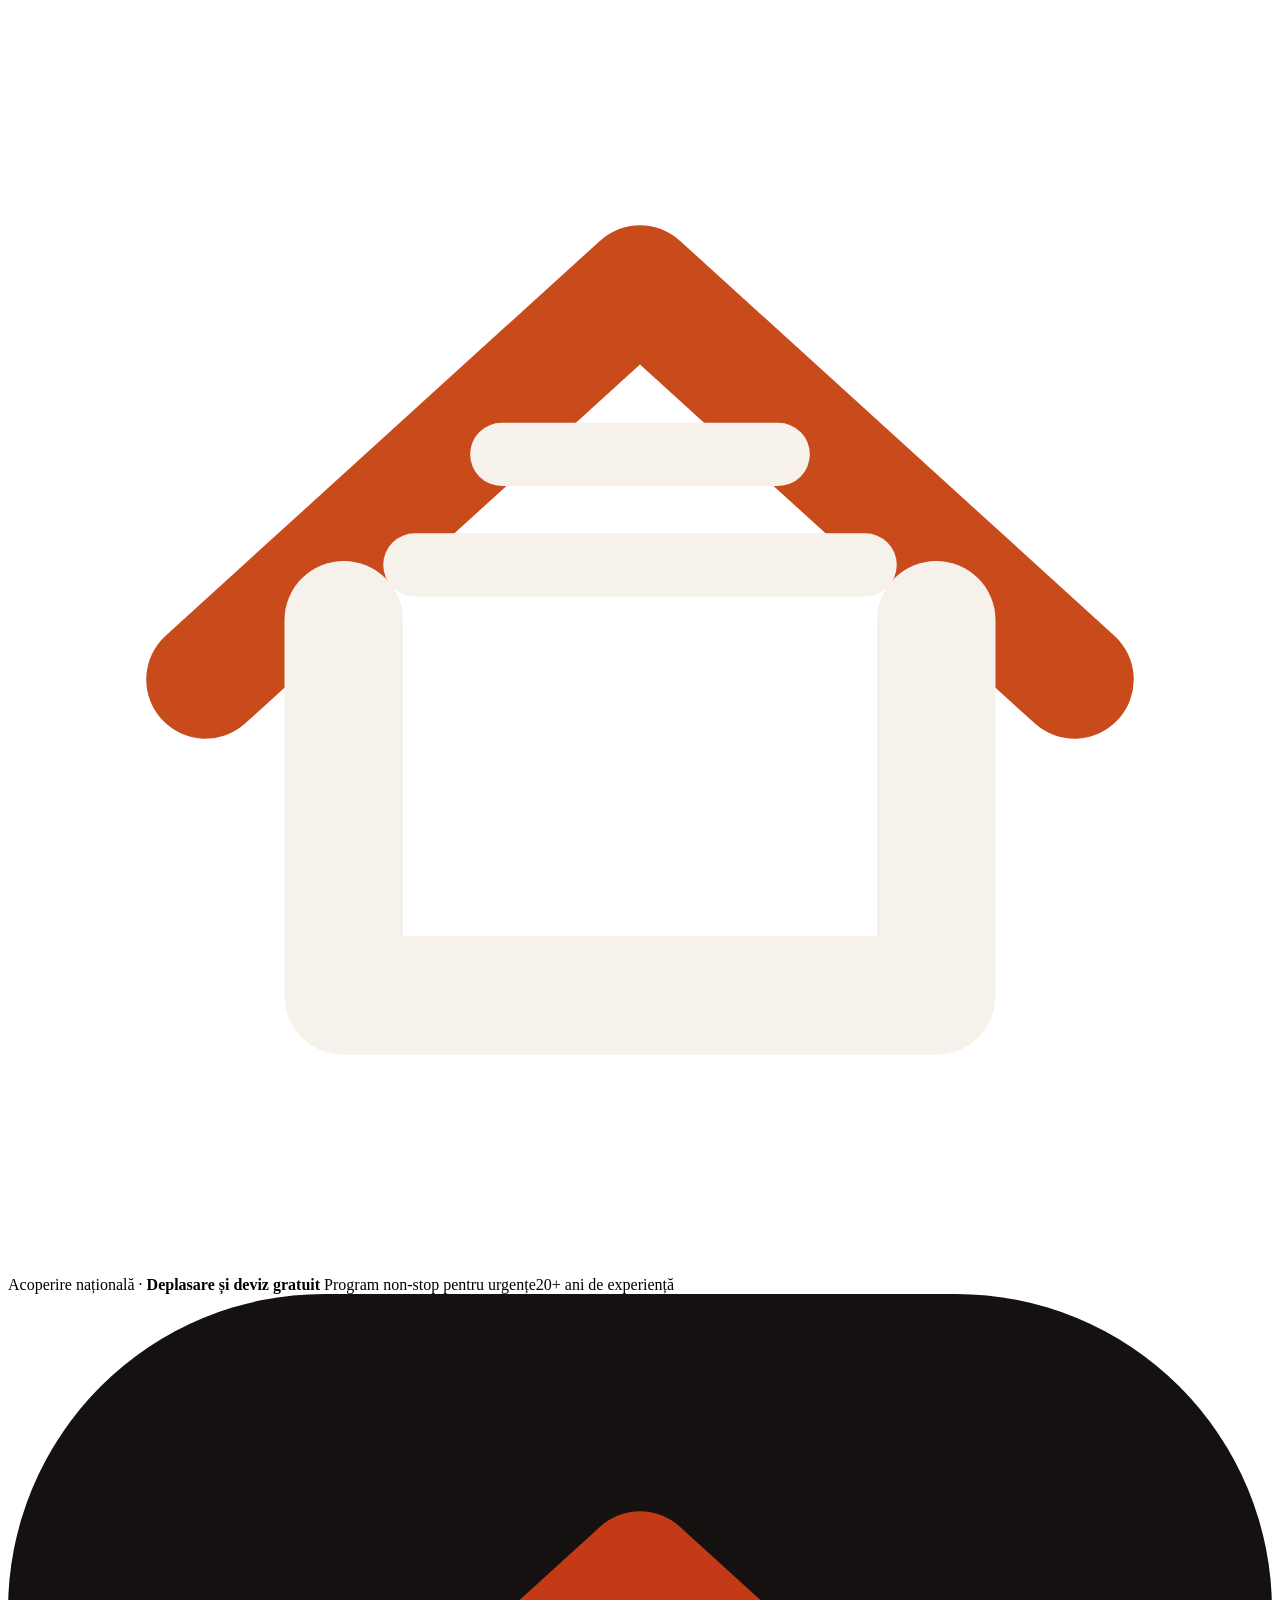
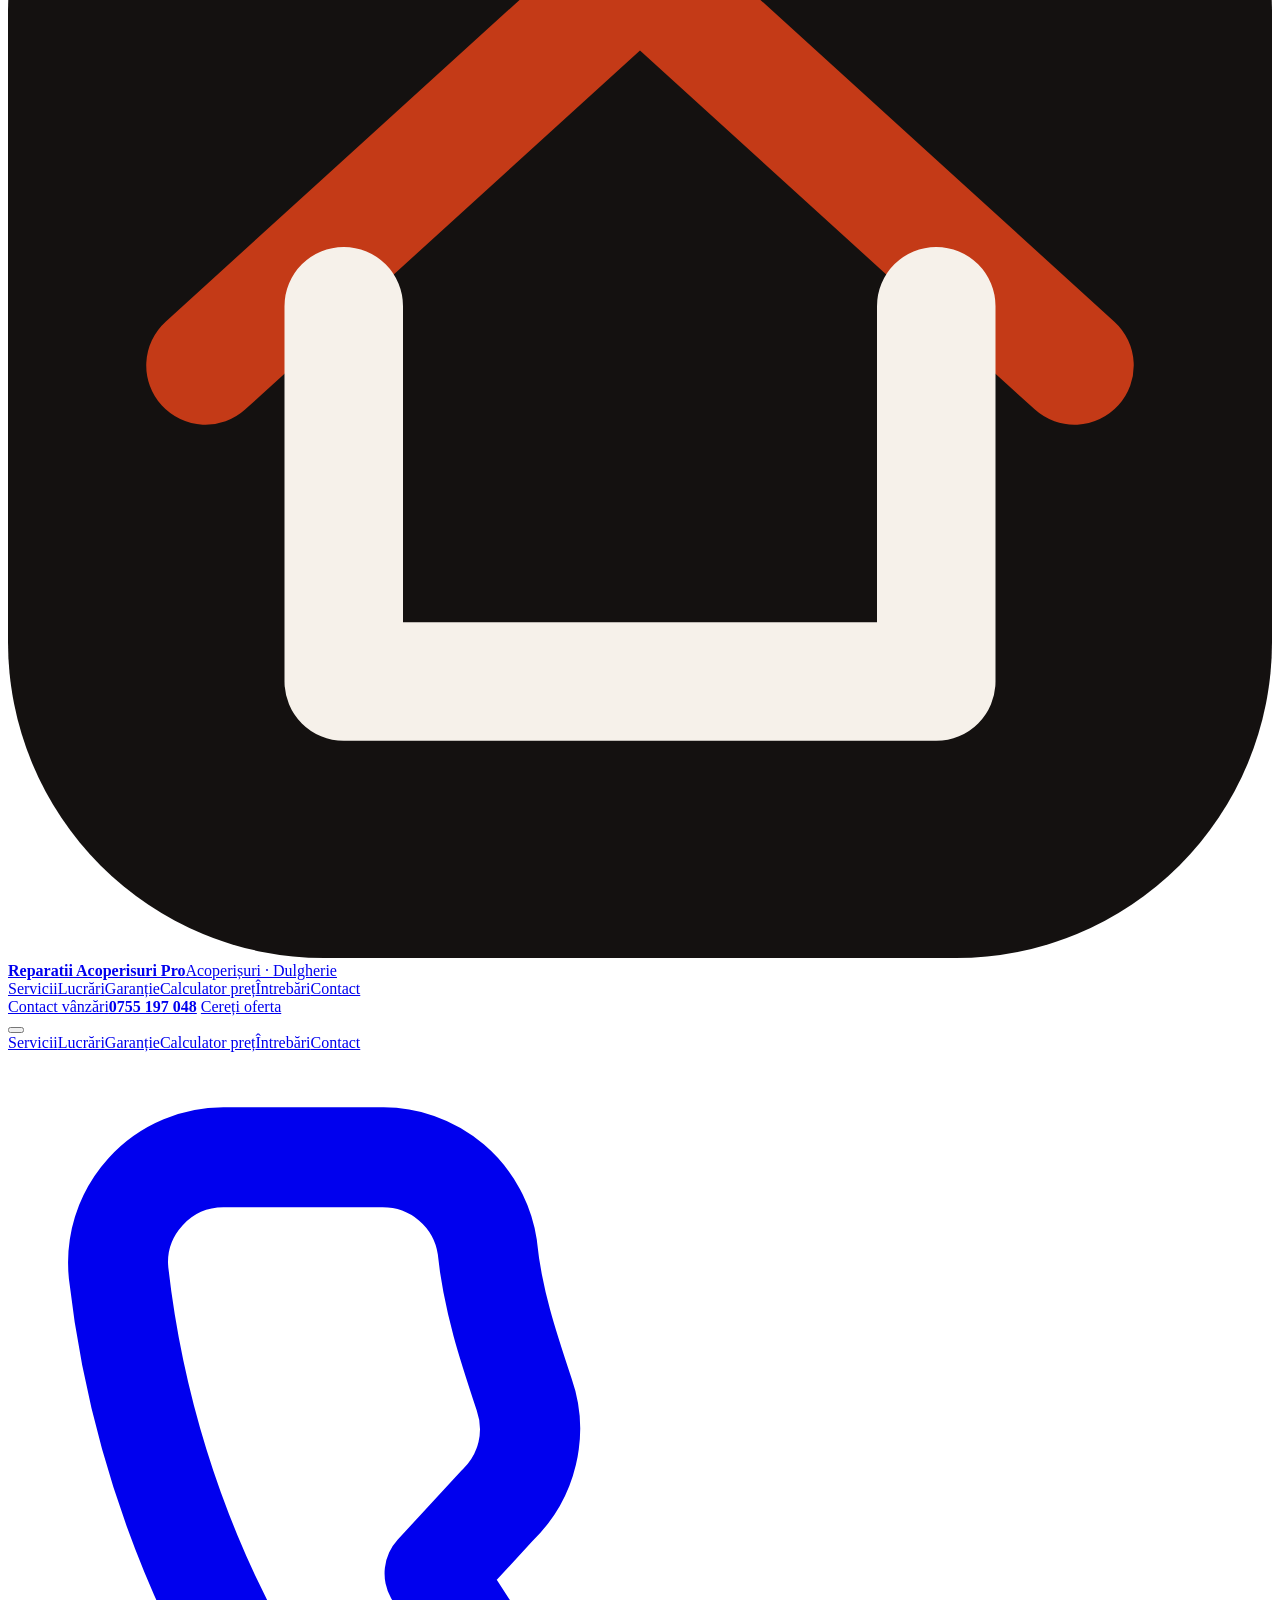
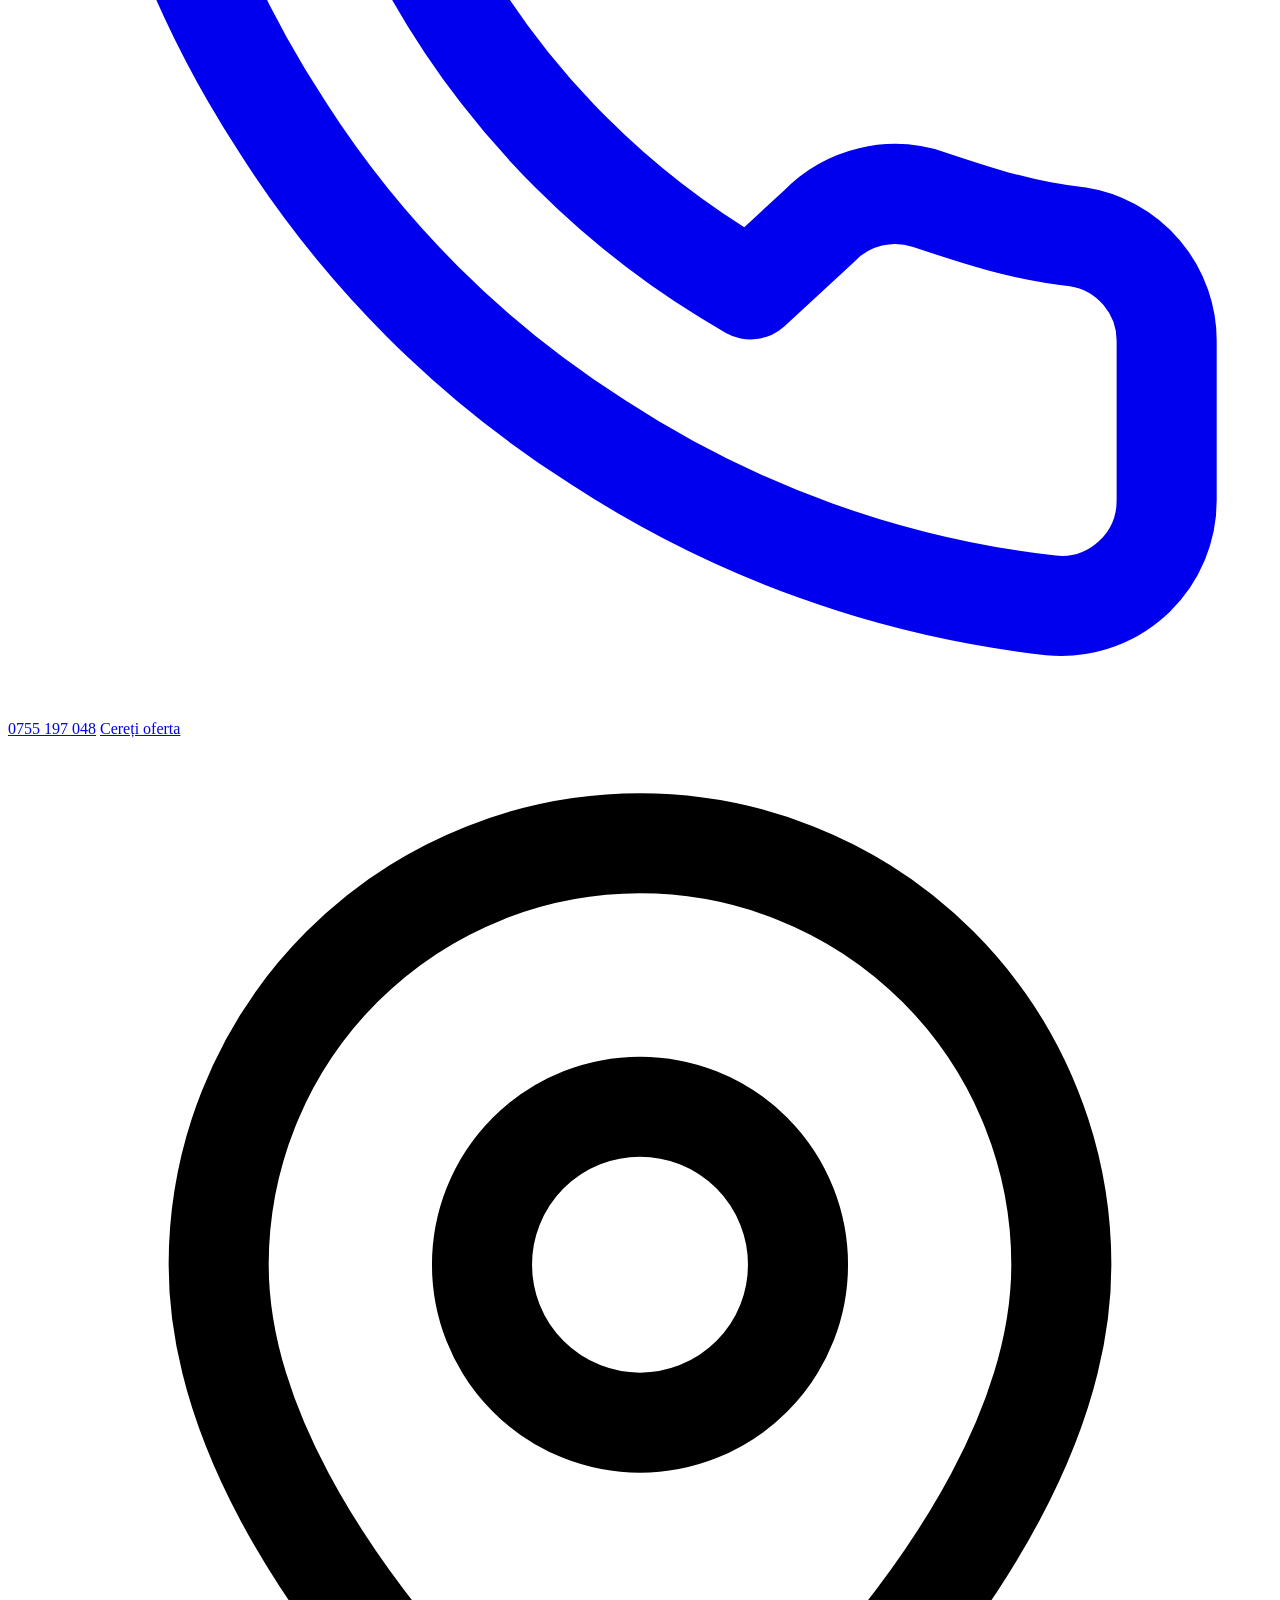
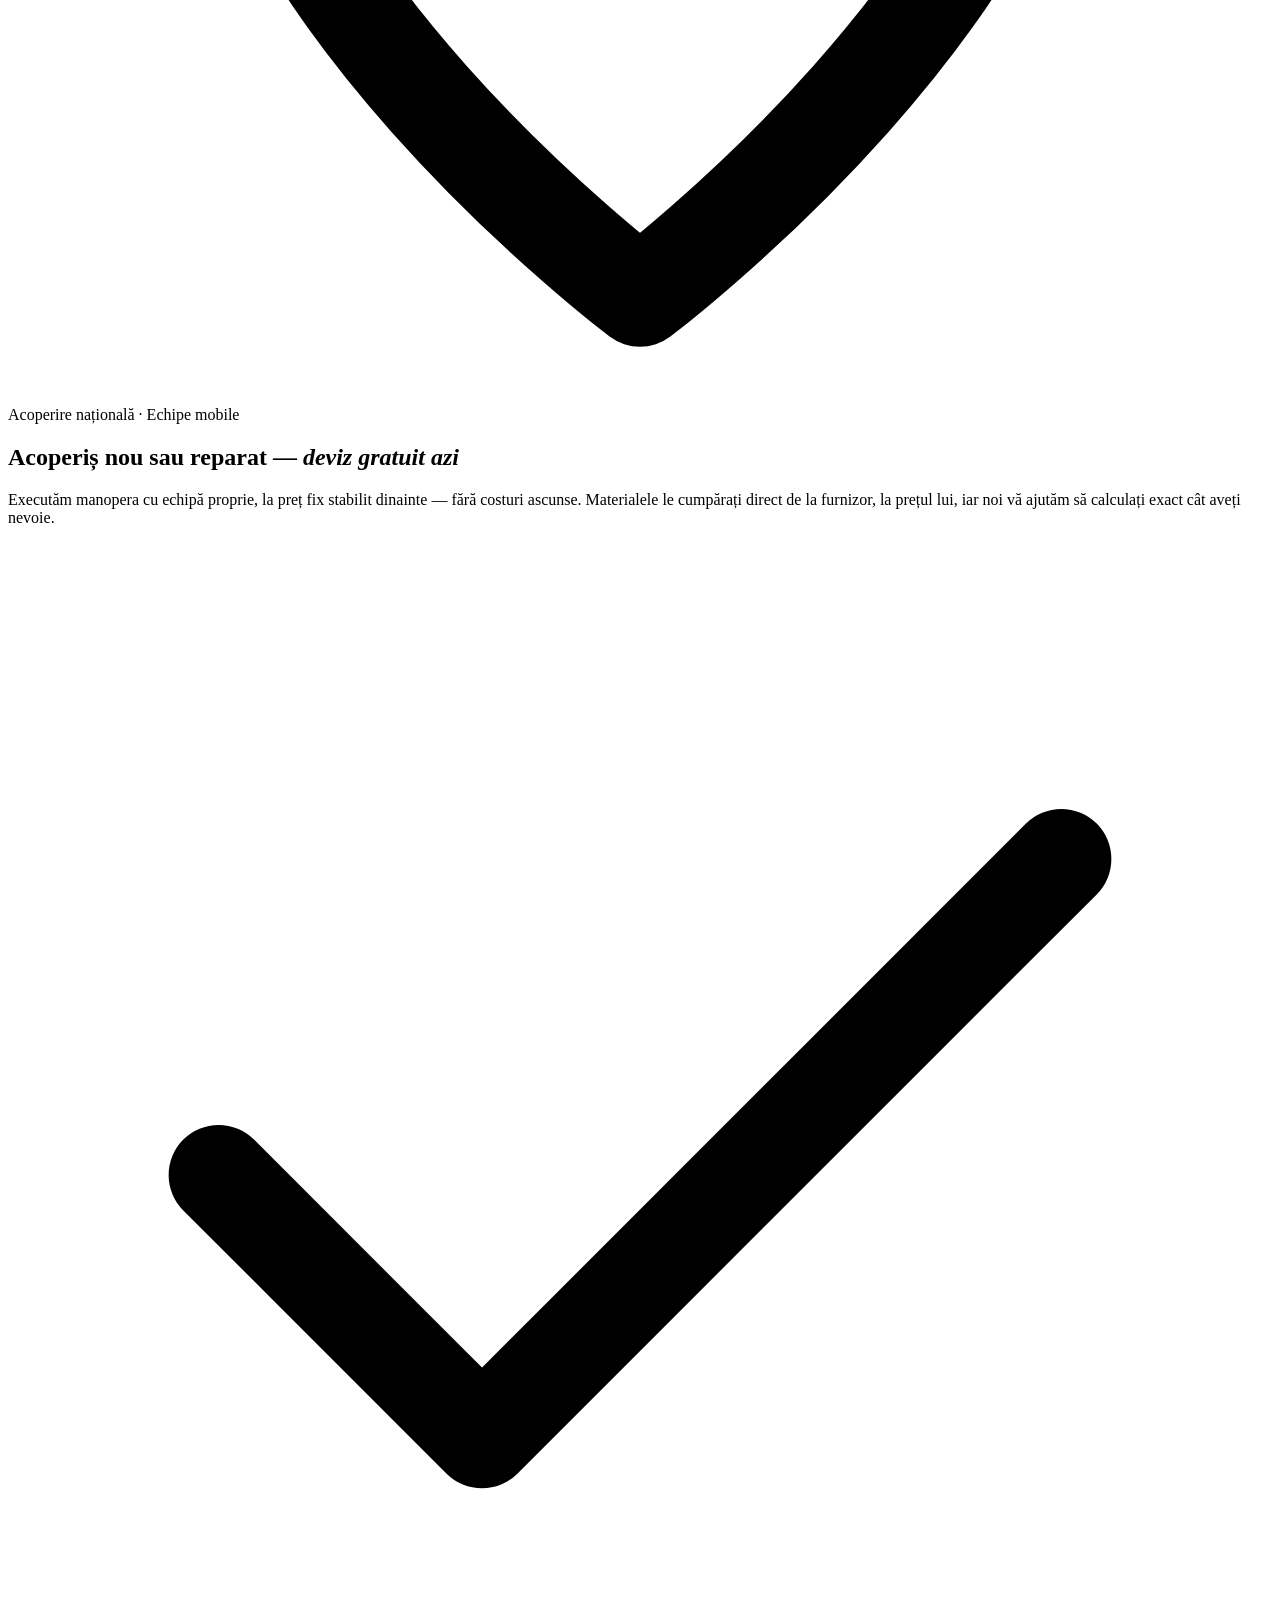
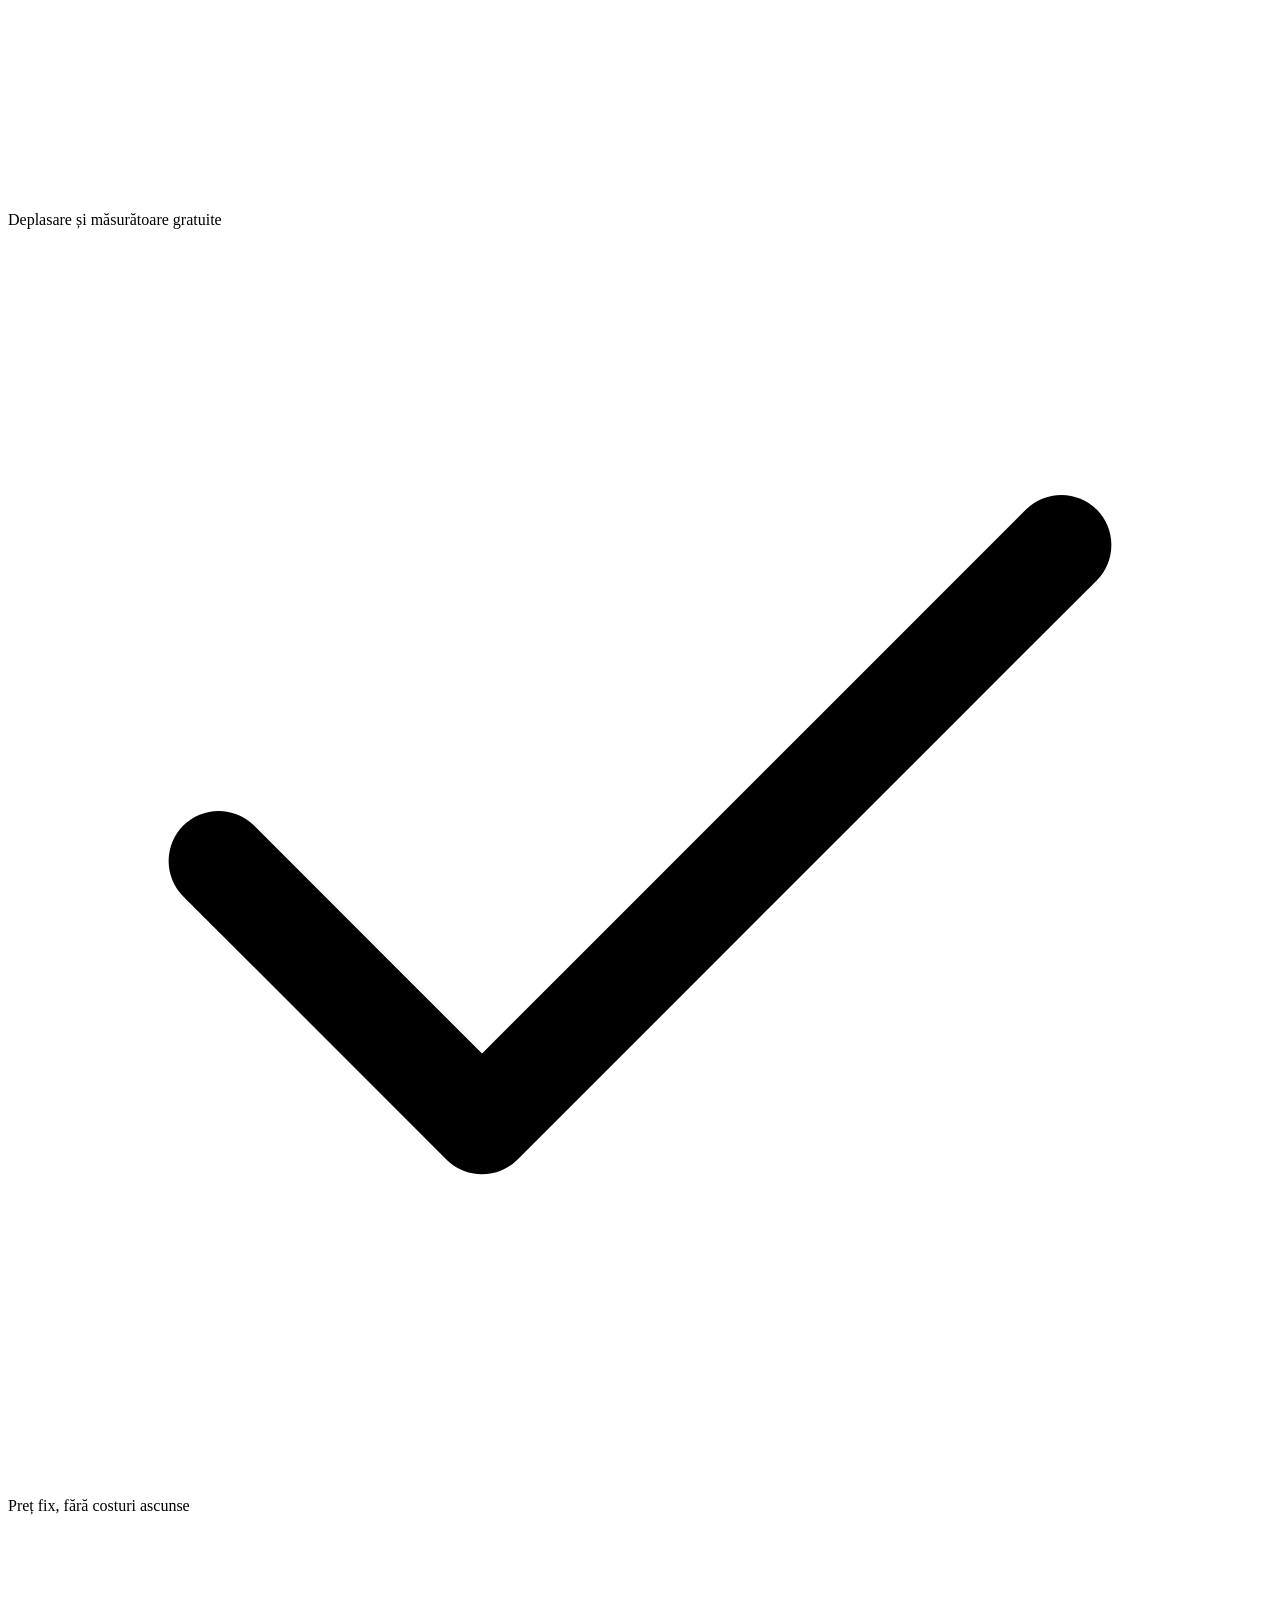
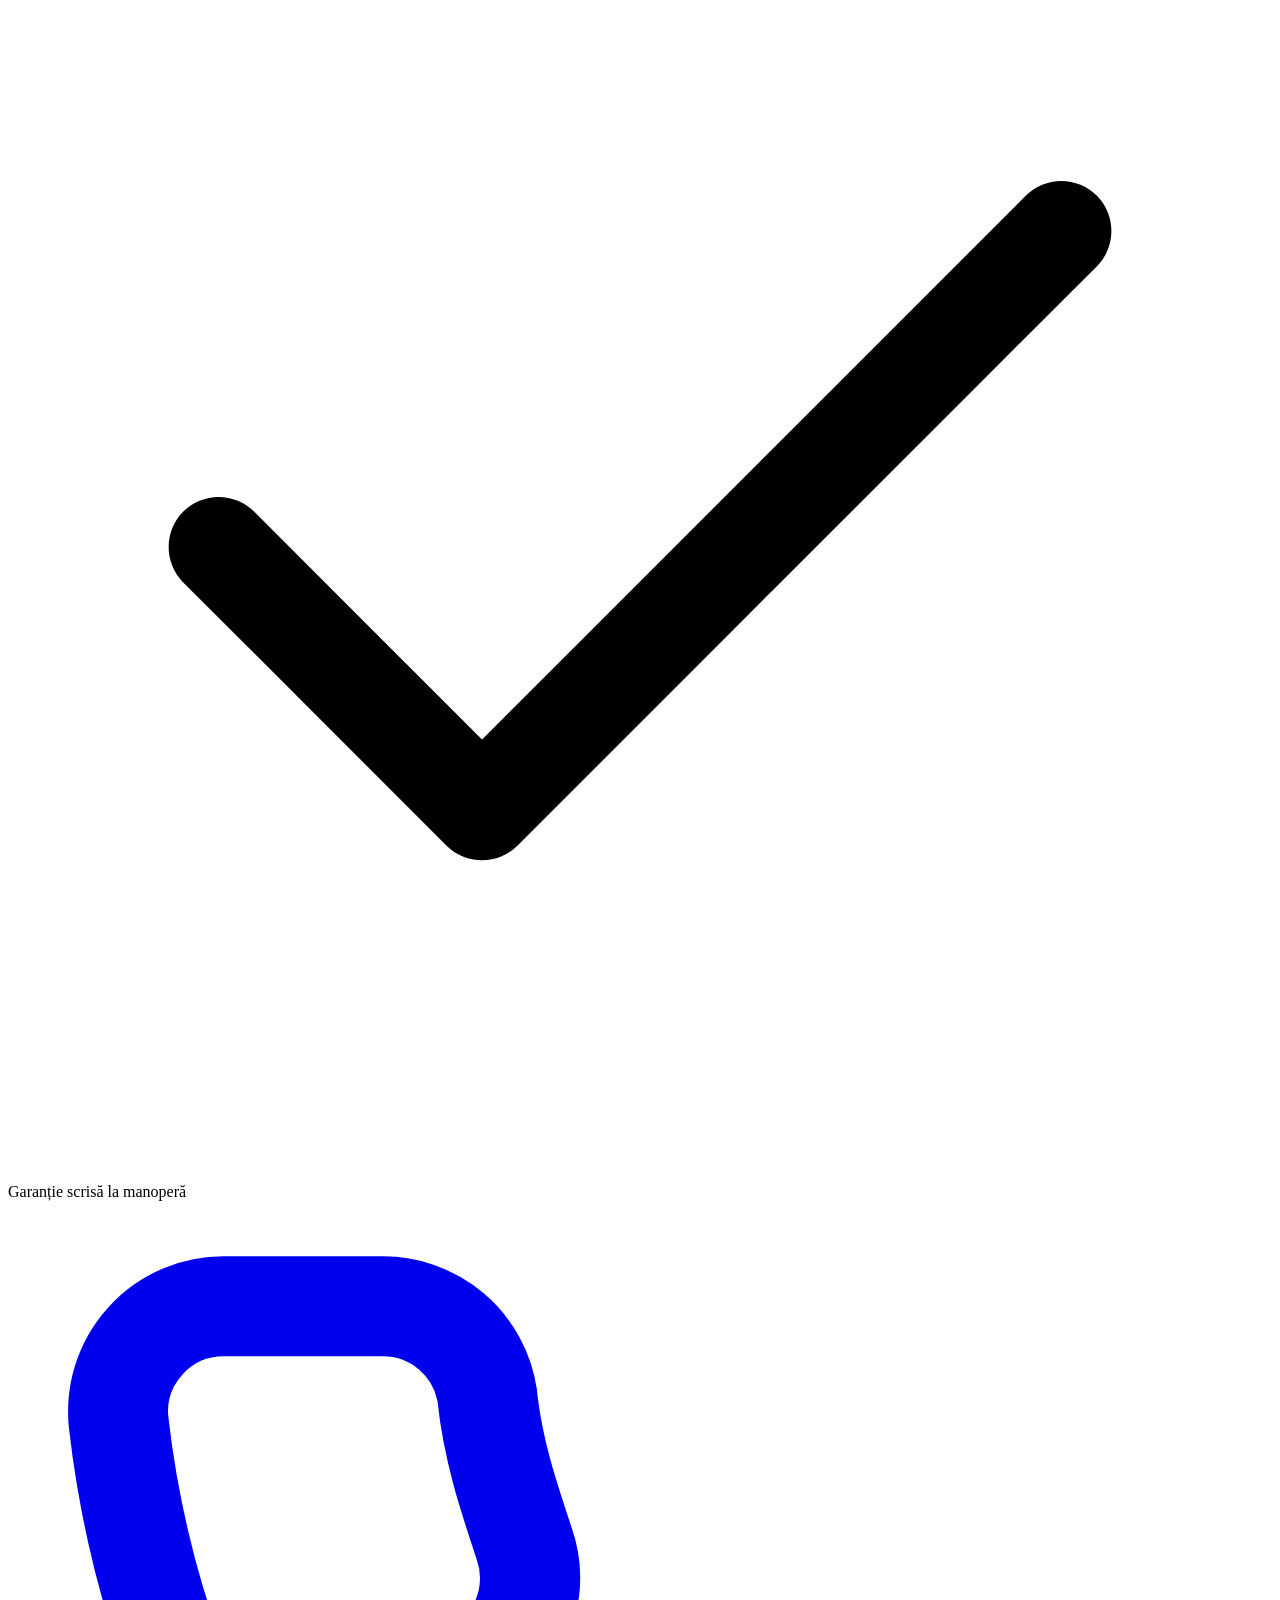
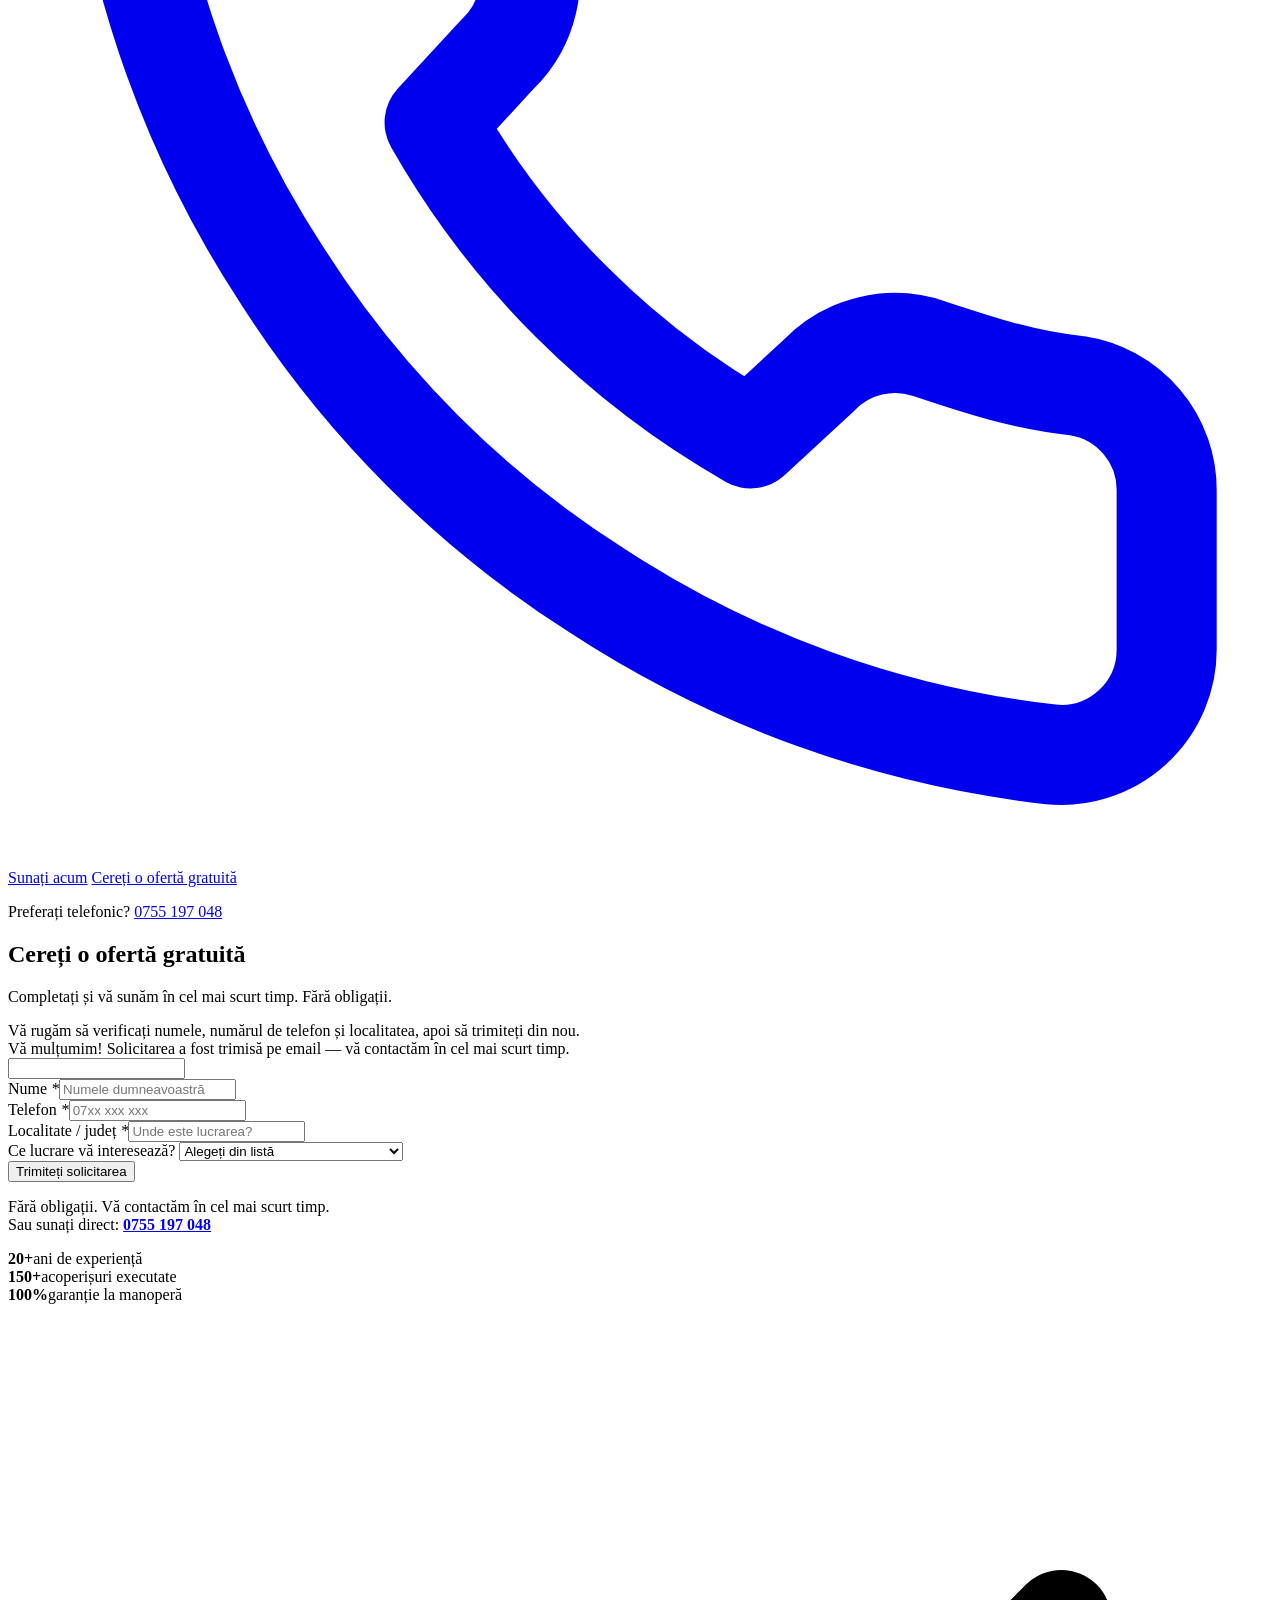
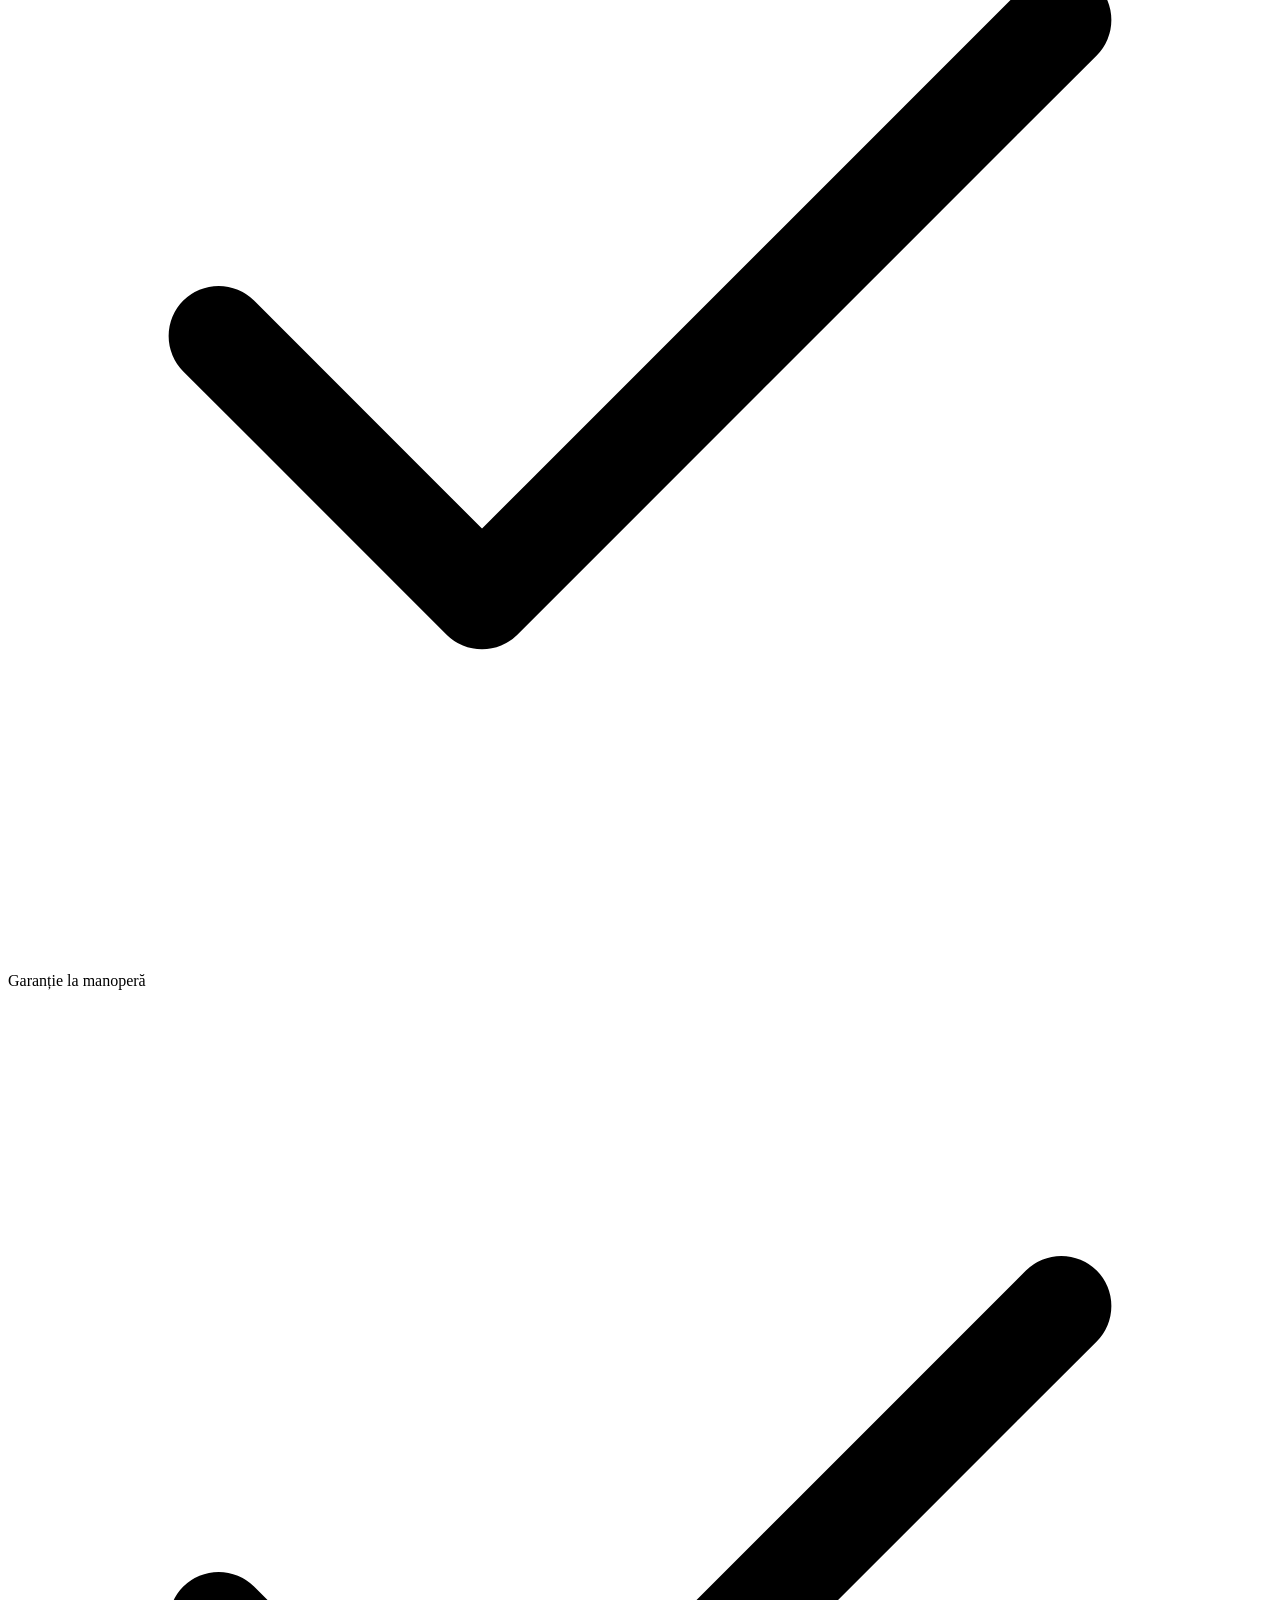
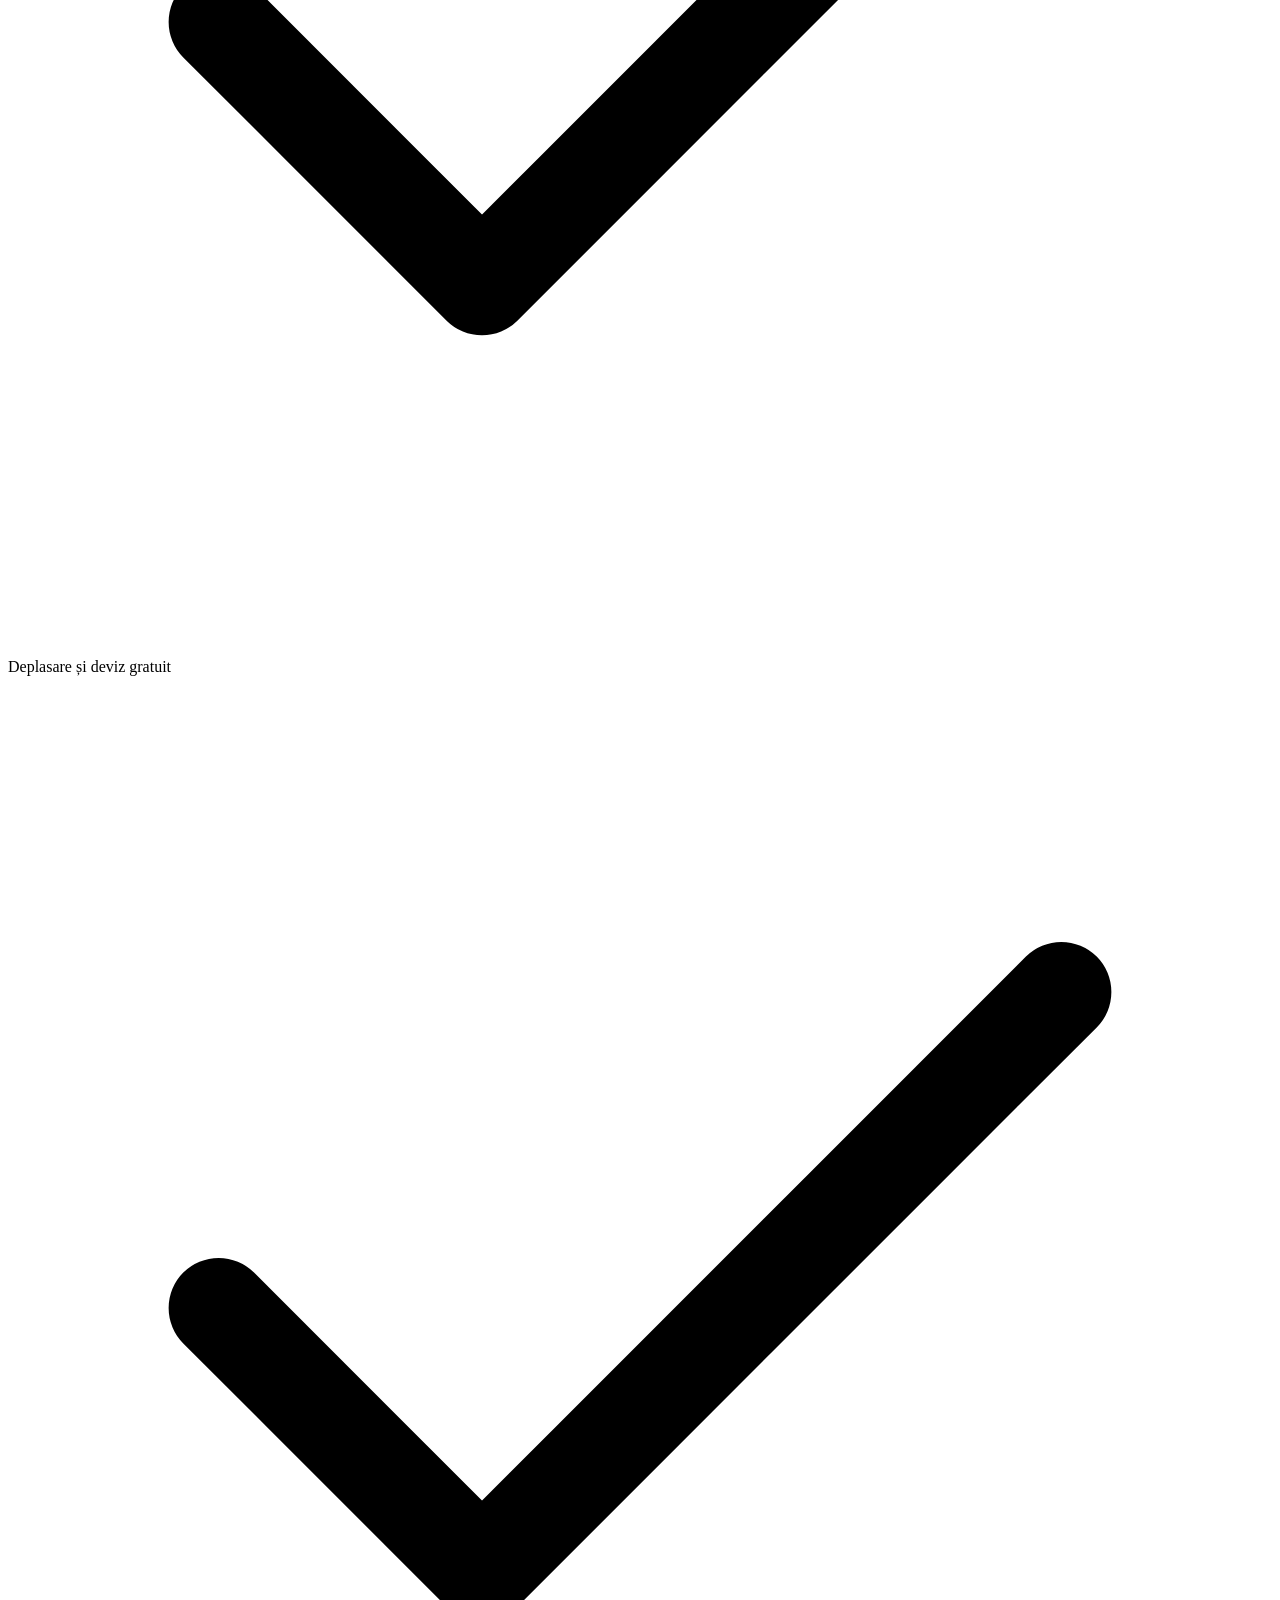
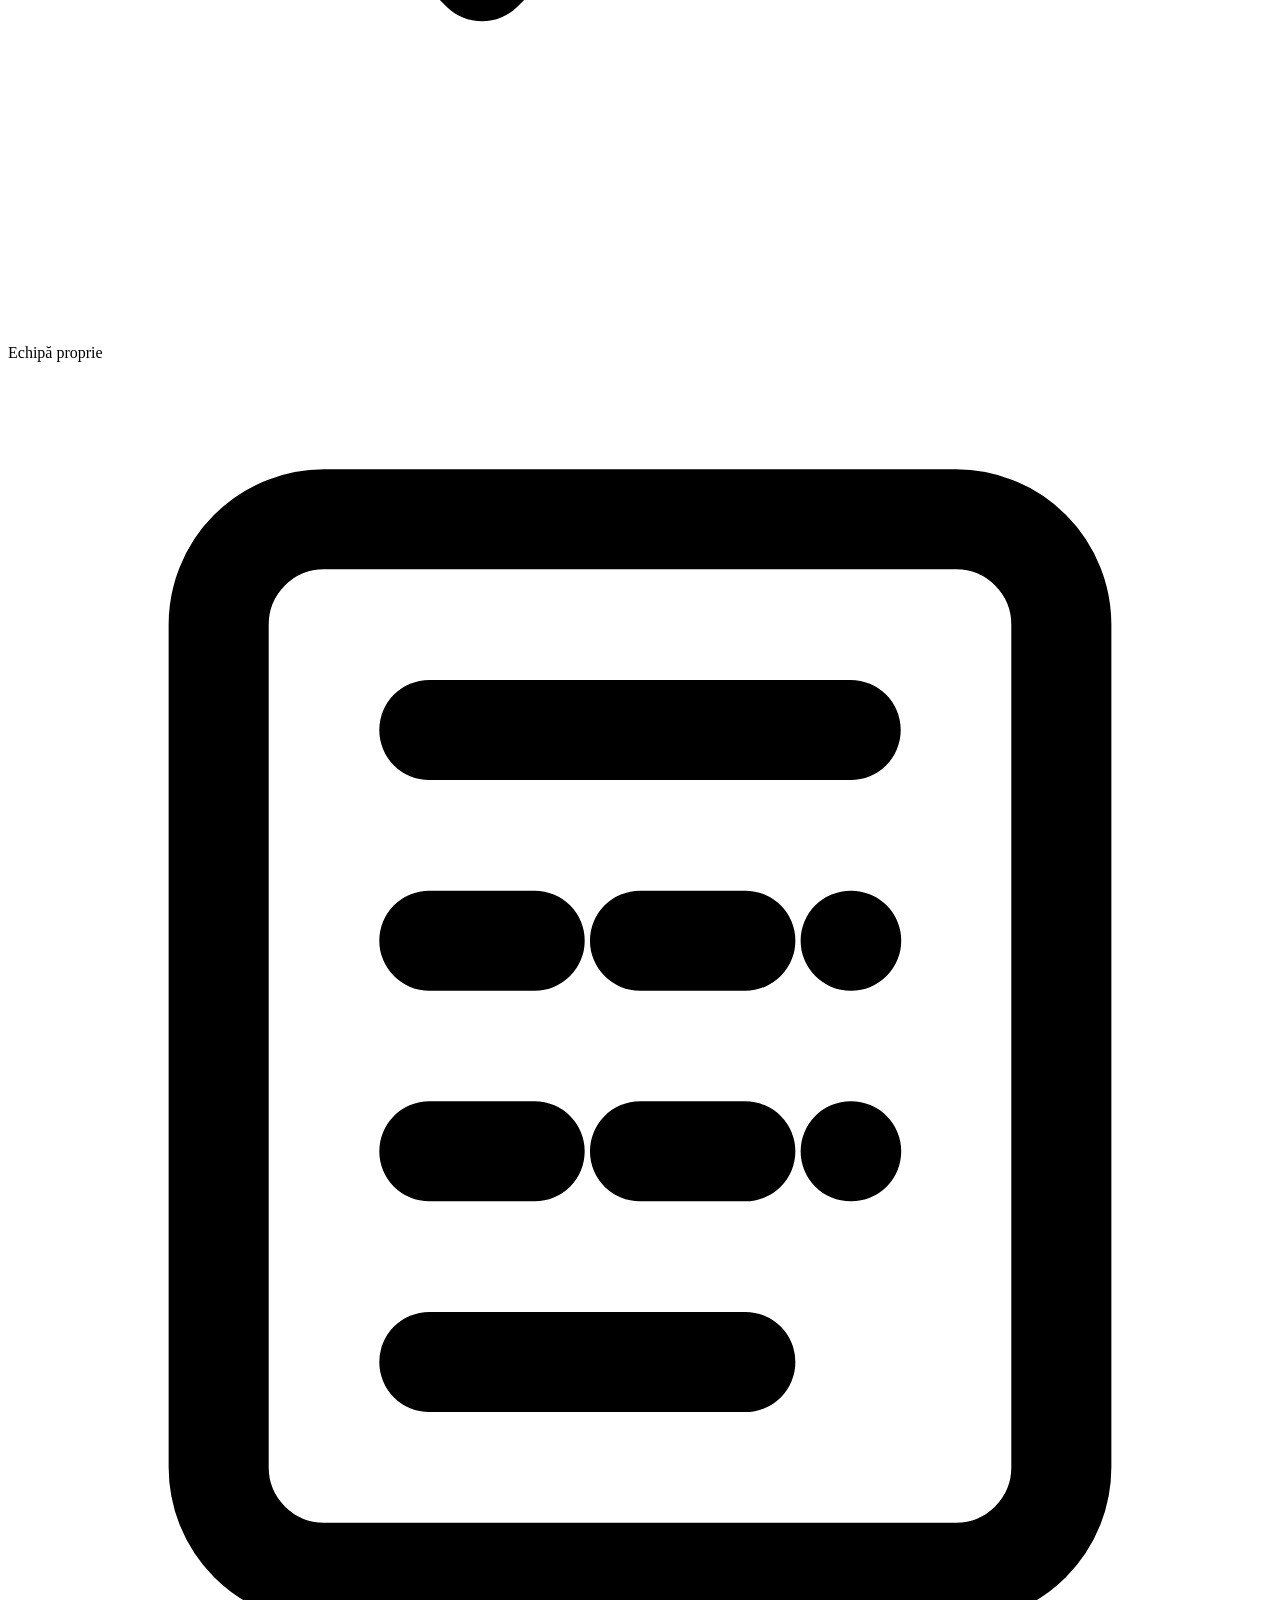
==== commit b3c8c62e: "Serve from /reparatiipro/ project path (no custom domain yet)" ====
--- a/index.html
+++ b/index.html
@@ -5,7 +5,7 @@
 <meta name="viewport" content="width=device-width, initial-scale=1">
 <title>Acoperișuri — Înlocuire, renovare și reparații | Reparatii Acoperisuri Pro</title>
 <meta name="description" content="Echipă cu 20 de ani de experiență, la nivel național. Ne deplasăm și măsurăm gratuit, apoi primiți o ofertă clară, cu preț final și garanție la manoperă.">
-<link rel="canonical" href="https://reparatii-acoperisuri-pro.ro/">
+<link rel="canonical" href="https://coredigital-cz.github.io/reparatiipro/">
 <meta name="robots" content="index, follow, max-image-preview:large">
 <meta name="theme-color" content="#ffffff">
 <meta property="og:type" content="website">
@@ -13,22 +13,22 @@
 <meta property="og:site_name" content="Reparatii Acoperisuri Pro">
 <meta property="og:title" content="Acoperișuri — Înlocuire, renovare și reparații | Reparatii Acoperisuri Pro">
 <meta property="og:description" content="Echipă cu 20 de ani de experiență, la nivel național. Ne deplasăm și măsurăm gratuit, apoi primiți o ofertă clară, cu preț final și garanție la manoperă.">
-<meta property="og:url" content="https://reparatii-acoperisuri-pro.ro/">
-<meta property="og:image" content="https://reparatii-acoperisuri-pro.ro/images/hero-1.webp">
-<link rel="icon" href="/favicon.svg" type="image/svg+xml">
-<link rel="manifest" href="/site.webmanifest">
-<link rel="stylesheet" href="/assets/fonts.css">
-<link rel="stylesheet" href="/assets/style.css">
+<meta property="og:url" content="https://coredigital-cz.github.io/reparatiipro/">
+<meta property="og:image" content="https://coredigital-cz.github.io/reparatiipro/images/hero-1.webp">
+<link rel="icon" href="/reparatiipro/favicon.svg" type="image/svg+xml">
+<link rel="manifest" href="/reparatiipro/site.webmanifest">
+<link rel="stylesheet" href="/reparatiipro/assets/fonts.css">
+<link rel="stylesheet" href="/reparatiipro/assets/style.css">
 <script type="application/ld+json">
 {
  "@context":"https://schema.org",
  "@type":"RoofingContractor",
- "@id":"https://reparatii-acoperisuri-pro.ro/#business",
+ "@id":"https://coredigital-cz.github.io/reparatiipro/#business",
  "name":"Reparatii Acoperisuri Pro",
  "description":"Înlocuire, montaj și reparații acoperișuri, dulgherie, hidroizolații și jgheaburi, la nivel național.",
  "telephone":"+40755197048",
- "url":"https://reparatii-acoperisuri-pro.ro/",
- "image":"https://reparatii-acoperisuri-pro.ro/images/hero-1.webp",
+ "url":"https://coredigital-cz.github.io/reparatiipro/",
+ "image":"https://coredigital-cz.github.io/reparatiipro/images/hero-1.webp",
  "address":{"@type":"PostalAddress","addressCountry":"RO"},
  "areaServed":{"@type":"Country","name":"România"},
  "priceRange":"$$",
@@ -63,19 +63,19 @@
 
 <header class="hdr">
   <div class="wrap">
-    <a class="brand" href="/"><svg viewBox="0 0 32 32" aria-hidden="true"><rect width="32" height="32" rx="8" fill="#141110"/><path d="M5 17 L16 7 L27 17" stroke="#c43a17" stroke-width="3" stroke-linecap="round" stroke-linejoin="round" fill="none"/><path d="M8.5 15.5 L8.5 25 L23.5 25 L23.5 15.5" stroke="#F6F1EA" stroke-width="3" stroke-linecap="round" stroke-linejoin="round" fill="none"/></svg><span class="brand-t"><b>Reparatii Acoperisuri Pro</b><span>Acoperișuri · Dulgherie</span></span></a>
-    <nav class="nav"><a href="/servicii/">Servicii</a><a href="/lucrari/">Lucrări</a><a href="/recenzii/">Garanție</a><a href="/calculator-pret/">Calculator preț</a><a href="/intrebari-frecvente/">Întrebări</a><a href="/contact/">Contact</a></nav>
+    <a class="brand" href="/reparatiipro/"><svg viewBox="0 0 32 32" aria-hidden="true"><rect width="32" height="32" rx="8" fill="#141110"/><path d="M5 17 L16 7 L27 17" stroke="#c43a17" stroke-width="3" stroke-linecap="round" stroke-linejoin="round" fill="none"/><path d="M8.5 15.5 L8.5 25 L23.5 25 L23.5 15.5" stroke="#F6F1EA" stroke-width="3" stroke-linecap="round" stroke-linejoin="round" fill="none"/></svg><span class="brand-t"><b>Reparatii Acoperisuri Pro</b><span>Acoperișuri · Dulgherie</span></span></a>
+    <nav class="nav"><a href="/reparatiipro/servicii/">Servicii</a><a href="/reparatiipro/lucrari/">Lucrări</a><a href="/reparatiipro/recenzii/">Garanție</a><a href="/reparatiipro/calculator-pret/">Calculator preț</a><a href="/reparatiipro/intrebari-frecvente/">Întrebări</a><a href="/reparatiipro/contact/">Contact</a></nav>
     <div class="hdr-cta">
       <a class="hdr-tel" href="tel:+40755197048"><span>Contact vânzări</span><b>0755 197 048</b></a>
-      <a class="btn btn-p btn-sm" href="/calculator-pret/">Cereți oferta</a>
+      <a class="btn btn-p btn-sm" href="/reparatiipro/calculator-pret/">Cereți oferta</a>
     </div>
     <button class="burger" aria-label="Meniu" aria-expanded="false"><span></span></button>
   </div>
   <nav class="mnav">
-    <a href="/servicii/">Servicii</a><a href="/lucrari/">Lucrări</a><a href="/recenzii/">Garanție</a><a href="/calculator-pret/">Calculator preț</a><a href="/intrebari-frecvente/">Întrebări</a><a href="/contact/">Contact</a>
+    <a href="/reparatiipro/servicii/">Servicii</a><a href="/reparatiipro/lucrari/">Lucrări</a><a href="/reparatiipro/recenzii/">Garanție</a><a href="/reparatiipro/calculator-pret/">Calculator preț</a><a href="/reparatiipro/intrebari-frecvente/">Întrebări</a><a href="/reparatiipro/contact/">Contact</a>
     <div class="m-act">
       <a class="btn btn-d btn-blk" href="tel:+40755197048"><svg viewBox="0 0 24 24" fill="none" stroke="currentColor" stroke-width="1.9" stroke-linecap="round" stroke-linejoin="round" aria-hidden="true"><path d="M22 16.9v3a2 2 0 0 1-2.2 2 19.8 19.8 0 0 1-8.6-3.1 19.5 19.5 0 0 1-6-6A19.8 19.8 0 0 1 2.1 4.2 2 2 0 0 1 4.1 2h3a2 2 0 0 1 2 1.7c.1 1 .4 1.9.7 2.8a2 2 0 0 1-.5 2.1L8.1 9.9a16 16 0 0 0 6 6l1.3-1.2a2 2 0 0 1 2.1-.5c.9.3 1.8.6 2.8.7a2 2 0 0 1 1.7 2z"/></svg> 0755 197 048</a>
-      <a class="btn btn-p btn-blk" href="/calculator-pret/">Cereți oferta</a>
+      <a class="btn btn-p btn-blk" href="/reparatiipro/calculator-pret/">Cereți oferta</a>
     </div>
   </nav>
 </header>
@@ -94,7 +94,7 @@
       </div>
       <div class="hero-act">
         <a class="btn btn-p" href="tel:+40755197048"><svg viewBox="0 0 24 24" fill="none" stroke="currentColor" stroke-width="1.9" stroke-linecap="round" stroke-linejoin="round" aria-hidden="true"><path d="M22 16.9v3a2 2 0 0 1-2.2 2 19.8 19.8 0 0 1-8.6-3.1 19.5 19.5 0 0 1-6-6A19.8 19.8 0 0 1 2.1 4.2 2 2 0 0 1 4.1 2h3a2 2 0 0 1 2 1.7c.1 1 .4 1.9.7 2.8a2 2 0 0 1-.5 2.1L8.1 9.9a16 16 0 0 0 6 6l1.3-1.2a2 2 0 0 1 2.1-.5c.9.3 1.8.6 2.8.7a2 2 0 0 1 1.7 2z"/></svg> Sunați acum</a>
-        <a class="btn btn-o" href="/calculator-pret/">Cereți o ofertă gratuită</a>
+        <a class="btn btn-o" href="/reparatiipro/calculator-pret/">Cereți o ofertă gratuită</a>
       </div>
       <p class="hero-tel">Preferați telefonic? <a href="tel:+40755197048">0755 197 048</a></p>
     </div>
@@ -147,7 +147,7 @@
   <div class="calcbar-ic"><svg viewBox="0 0 24 24" fill="none" stroke="currentColor" stroke-width="1.9" stroke-linecap="round" stroke-linejoin="round" aria-hidden="true"><rect x="4" y="2" width="16" height="20" rx="2"/><path d="M8 6h8M8 10h2M12 10h2M16 10h.01M8 14h2M12 14h2M16 14h.01M8 18h6"/></svg></div>
   <div class="calcbar-tx"><b>Cât costă acoperișul dumneavoastră?</b>
   <span>Calculați suprafața în 1 minut și vă sunăm cu prețul în 24 de ore.</span></div>
-  <a class="btn btn-p" href="/calculator-pret/">Calculați acum <svg viewBox="0 0 24 24" fill="none" stroke="currentColor" stroke-width="1.9" stroke-linecap="round" stroke-linejoin="round" aria-hidden="true"><path d="M5 12h14M13 6l6 6-6 6"/></svg></a>
+  <a class="btn btn-p" href="/reparatiipro/calculator-pret/">Calculați acum <svg viewBox="0 0 24 24" fill="none" stroke="currentColor" stroke-width="1.9" stroke-linecap="round" stroke-linejoin="round" aria-hidden="true"><path d="M5 12h14M13 6l6 6-6 6"/></svg></a>
 </div></div></section>
 
 <section id="servicii">
@@ -157,30 +157,30 @@
       <p>Aceeași echipă pentru toate etapele — un singur responsabil pentru rezultat, de la primul telefon până la predare.</p>
     </div>
     <div class="grid g2"><article class="svc rv card-feat">
-  <div class="svc-img"><img src="/images/svc-metalica.webp" alt="Înlocuire acoperiș — lucrare executată de echipa Reparatii Acoperisuri Pro" loading="lazy" width="800" height="500"></div>
+  <div class="svc-img"><img src="/reparatiipro/images/svc-metalica.webp" alt="Înlocuire acoperiș — lucrare executată de echipa Reparatii Acoperisuri Pro" loading="lazy" width="800" height="500"></div>
   <div class="svc-b"><span class="tag">Cel mai cerut</span><h3>Înlocuire acoperiș</h3><p>Scoatem învelitoarea veche și montăm un acoperiș complet nou — folie, țiglă și tinichigerie. Etanș, izolat, gata de iarnă.</p>
   <a class="btn btn-sm btn-o" href="tel:+40755197048">Sunați pentru înlocuire</a>
   </div>
 </article>
 <article class="svc rv">
-  <div class="svc-img"><img src="/images/svc-ceramica.webp" alt="Montaj acoperiș nou — lucrare executată de echipa Reparatii Acoperisuri Pro" loading="lazy" width="800" height="500"></div>
+  <div class="svc-img"><img src="/reparatiipro/images/svc-ceramica.webp" alt="Montaj acoperiș nou — lucrare executată de echipa Reparatii Acoperisuri Pro" loading="lazy" width="800" height="500"></div>
   <div class="svc-b"><span class="tag">Deviz 0 lei</span><h3>Montaj acoperiș nou</h3><p>Ridicăm acoperișul unei case noi, de la șarpantă până la ultimul detaliu de tinichigerie, în ordinea corectă a straturilor.</p>
   <a class="btn btn-sm btn-o" href="tel:+40755197048">Sunați pentru montaj</a>
   </div>
 </article>
 <article class="svc rv">
-  <div class="svc-img"><img src="/images/svc-reparatii.webp" alt="Reparații și infiltrații — lucrare executată de echipa Reparatii Acoperisuri Pro" loading="lazy" width="800" height="500"></div>
+  <div class="svc-img"><img src="/reparatiipro/images/svc-reparatii.webp" alt="Reparații și infiltrații — lucrare executată de echipa Reparatii Acoperisuri Pro" loading="lazy" width="800" height="500"></div>
   <div class="svc-b"><span class="tag">Intervenție rapidă</span><h3>Reparații și infiltrații</h3><p>Găsim sursa reală a infiltrației și reparăm punctual — țigle sparte, coame desfăcute sau racorduri la coș neetanșe.</p>
   <a class="btn btn-sm btn-o" href="tel:+40755197048">Sunați pentru reparație</a>
   </div>
 </article>
 <article class="svc rv">
-  <div class="svc-img"><img src="/images/svc-dulgherie.webp" alt="Dulgherie și șarpantă — lucrare executată de echipa Reparatii Acoperisuri Pro" loading="lazy" width="800" height="500"></div>
+  <div class="svc-img"><img src="/reparatiipro/images/svc-dulgherie.webp" alt="Dulgherie și șarpantă — lucrare executată de echipa Reparatii Acoperisuri Pro" loading="lazy" width="800" height="500"></div>
   <div class="svc-b"><span class="tag">Structură consolidată</span><h3>Dulgherie și șarpantă</h3><p>Reparăm sau înlocuim structura de lemn a acoperișului — astereală, șipcă, contrașipcă, corect dimensionate și montate.</p>
   <a class="btn btn-sm btn-o" href="tel:+40755197048">Sunați pentru șarpantă</a>
   </div>
 </article></div>
-    <div style="margin-top:32px"><a class="btn btn-o" href="/servicii/">Vedeți toate serviciile — inclusiv tablă Lindab și hidroizolații <svg viewBox="0 0 24 24" fill="none" stroke="currentColor" stroke-width="1.9" stroke-linecap="round" stroke-linejoin="round" aria-hidden="true"><path d="M5 12h14M13 6l6 6-6 6"/></svg></a></div>
+    <div style="margin-top:32px"><a class="btn btn-o" href="/reparatiipro/servicii/">Vedeți toate serviciile — inclusiv tablă Lindab și hidroizolații <svg viewBox="0 0 24 24" fill="none" stroke="currentColor" stroke-width="1.9" stroke-linecap="round" stroke-linejoin="round" aria-hidden="true"><path d="M5 12h14M13 6l6 6-6 6"/></svg></a></div>
   </div>
 </section>
 
@@ -235,43 +235,43 @@
       <h2>Lucrări executate de echipa noastră</h2>
       <p>Câteva dintre acoperișurile la care am lucrat în ultimii ani.</p>
     </div>
-    <div class="works"><figure class="work rv" data-lb="/images/rec-1.webp" data-alt="Acoperiș nou din țiglă metalică antracit">
-  <img src="/images/rec-1.webp" alt="Acoperiș nou din țiglă metalică antracit — lucrare Reparatii Acoperisuri Pro" loading="lazy">
+    <div class="works"><figure class="work rv" data-lb="/reparatiipro/images/rec-1.webp" data-alt="Acoperiș nou din țiglă metalică antracit">
+  <img src="/reparatiipro/images/rec-1.webp" alt="Acoperiș nou din țiglă metalică antracit — lucrare Reparatii Acoperisuri Pro" loading="lazy">
   <figcaption class="work-ov"><span>Înlocuire</span><b>Acoperiș nou din țiglă metalică antracit</b></figcaption>
 </figure>
-<figure class="work rv" data-lb="/images/rec-3.webp" data-alt="Acoperiș în patru ape, refăcut complet">
-  <img src="/images/rec-3.webp" alt="Acoperiș în patru ape, refăcut complet — lucrare Reparatii Acoperisuri Pro" loading="lazy">
+<figure class="work rv" data-lb="/reparatiipro/images/rec-3.webp" data-alt="Acoperiș în patru ape, refăcut complet">
+  <img src="/reparatiipro/images/rec-3.webp" alt="Acoperiș în patru ape, refăcut complet — lucrare Reparatii Acoperisuri Pro" loading="lazy">
   <figcaption class="work-ov"><span>Renovare</span><b>Acoperiș în patru ape, refăcut complet</b></figcaption>
 </figure>
-<figure class="work rv" data-lb="/images/rec-2.webp" data-alt="Montaj cu echipă proprie, la casă bătrânească">
-  <img src="/images/rec-2.webp" alt="Montaj cu echipă proprie, la casă bătrânească — lucrare Reparatii Acoperisuri Pro" loading="lazy">
+<figure class="work rv" data-lb="/reparatiipro/images/rec-2.webp" data-alt="Montaj cu echipă proprie, la casă bătrânească">
+  <img src="/reparatiipro/images/rec-2.webp" alt="Montaj cu echipă proprie, la casă bătrânească — lucrare Reparatii Acoperisuri Pro" loading="lazy">
   <figcaption class="work-ov"><span>Montaj</span><b>Montaj cu echipă proprie, la casă bătrânească</b></figcaption>
 </figure>
-<figure class="work rv" data-lb="/images/pf-01.webp" data-alt="Șarpantă și astereală refăcute">
-  <img src="/images/pf-01.webp" alt="Șarpantă și astereală refăcute — lucrare Reparatii Acoperisuri Pro" loading="lazy">
+<figure class="work rv" data-lb="/reparatiipro/images/pf-01.webp" data-alt="Șarpantă și astereală refăcute">
+  <img src="/reparatiipro/images/pf-01.webp" alt="Șarpantă și astereală refăcute — lucrare Reparatii Acoperisuri Pro" loading="lazy">
   <figcaption class="work-ov"><span>Dulgherie</span><b>Șarpantă și astereală refăcute</b></figcaption>
 </figure>
-<figure class="work rv" data-lb="/images/pf-02.webp" data-alt="Sistem complet, de la coamă la streașină">
-  <img src="/images/pf-02.webp" alt="Sistem complet, de la coamă la streașină — lucrare Reparatii Acoperisuri Pro" loading="lazy">
+<figure class="work rv" data-lb="/reparatiipro/images/pf-02.webp" data-alt="Sistem complet, de la coamă la streașină">
+  <img src="/reparatiipro/images/pf-02.webp" alt="Sistem complet, de la coamă la streașină — lucrare Reparatii Acoperisuri Pro" loading="lazy">
   <figcaption class="work-ov"><span>Montaj</span><b>Sistem complet, de la coamă la streașină</b></figcaption>
 </figure>
-<figure class="work rv" data-lb="/images/pf-03.webp" data-alt="Folie anticondens pe toată suprafața">
-  <img src="/images/pf-03.webp" alt="Folie anticondens pe toată suprafața — lucrare Reparatii Acoperisuri Pro" loading="lazy">
+<figure class="work rv" data-lb="/reparatiipro/images/pf-03.webp" data-alt="Folie anticondens pe toată suprafața">
+  <img src="/reparatiipro/images/pf-03.webp" alt="Folie anticondens pe toată suprafața — lucrare Reparatii Acoperisuri Pro" loading="lazy">
   <figcaption class="work-ov"><span>Hidroizolații</span><b>Folie anticondens pe toată suprafața</b></figcaption>
 </figure>
-<figure class="work rv" data-lb="/images/pf-04.webp" data-alt="Sistem pluvial montat și racordat">
-  <img src="/images/pf-04.webp" alt="Sistem pluvial montat și racordat — lucrare Reparatii Acoperisuri Pro" loading="lazy">
+<figure class="work rv" data-lb="/reparatiipro/images/pf-04.webp" data-alt="Sistem pluvial montat și racordat">
+  <img src="/reparatiipro/images/pf-04.webp" alt="Sistem pluvial montat și racordat — lucrare Reparatii Acoperisuri Pro" loading="lazy">
   <figcaption class="work-ov"><span>Jgheaburi</span><b>Sistem pluvial montat și racordat</b></figcaption>
 </figure>
-<figure class="work rv" data-lb="/images/pf-06.webp" data-alt="Acoperiș finalizat la casă nouă">
-  <img src="/images/pf-06.webp" alt="Acoperiș finalizat la casă nouă — lucrare Reparatii Acoperisuri Pro" loading="lazy">
+<figure class="work rv" data-lb="/reparatiipro/images/pf-06.webp" data-alt="Acoperiș finalizat la casă nouă">
+  <img src="/reparatiipro/images/pf-06.webp" alt="Acoperiș finalizat la casă nouă — lucrare Reparatii Acoperisuri Pro" loading="lazy">
   <figcaption class="work-ov"><span>Construcție nouă</span><b>Acoperiș finalizat la casă nouă</b></figcaption>
 </figure>
-<figure class="work rv" data-lb="/images/pf-07.webp" data-alt="Țiglă ceramică glazurată montată pe coamă">
-  <img src="/images/pf-07.webp" alt="Țiglă ceramică glazurată montată — lucrare Reparatii Acoperisuri Pro" loading="lazy">
+<figure class="work rv" data-lb="/reparatiipro/images/pf-07.webp" data-alt="Țiglă ceramică glazurată montată pe coamă">
+  <img src="/reparatiipro/images/pf-07.webp" alt="Țiglă ceramică glazurată montată — lucrare Reparatii Acoperisuri Pro" loading="lazy">
   <figcaption class="work-ov"><span>Țiglă ceramică</span><b>Țiglă ceramică glazurată, coamă finisată</b></figcaption>
 </figure></div>
-    <div style="margin-top:30px"><a class="btn btn-o" href="/lucrari/">Vedeți toate lucrările <svg viewBox="0 0 24 24" fill="none" stroke="currentColor" stroke-width="1.9" stroke-linecap="round" stroke-linejoin="round" aria-hidden="true"><path d="M5 12h14M13 6l6 6-6 6"/></svg></a></div>
+    <div style="margin-top:30px"><a class="btn btn-o" href="/reparatiipro/lucrari/">Vedeți toate lucrările <svg viewBox="0 0 24 24" fill="none" stroke="currentColor" stroke-width="1.9" stroke-linecap="round" stroke-linejoin="round" aria-hidden="true"><path d="M5 12h14M13 6l6 6-6 6"/></svg></a></div>
   </div>
 </section>
 
@@ -281,25 +281,25 @@
       <p>În loc de testimoniale pe care nu aveți cum să le verificați, vă arătăm echipa la lucru, filmată direct pe acoperiș.</p></div>
     <div class="vidgrid rv">
       <figure class="vidcard">
-        <video controls playsinline preload="metadata" poster="/images/echipa-1-poster.webp">
-          <source src="/videos/echipa-1.mp4" type="video/mp4">
+        <video controls playsinline preload="metadata" poster="/reparatiipro/images/echipa-1-poster.webp">
+          <source src="/reparatiipro/videos/echipa-1.mp4" type="video/mp4">
         </video>
         <figcaption><span>Echipa la lucru</span><b>Montaj țiglă, filmat pe acoperiș</b></figcaption>
       </figure>
       <figure class="vidcard">
-        <video controls playsinline preload="metadata" poster="/images/echipa-2-poster.webp">
-          <source src="/videos/echipa-2.mp4" type="video/mp4">
+        <video controls playsinline preload="metadata" poster="/reparatiipro/images/echipa-2-poster.webp">
+          <source src="/reparatiipro/videos/echipa-2.mp4" type="video/mp4">
         </video>
         <figcaption><span>Echipa la lucru</span><b>Lucrări la coș și șarpantă</b></figcaption>
       </figure>
       <figure class="vidcard">
-        <video controls playsinline preload="metadata" poster="/images/lucrare-1-poster.webp">
-          <source src="/videos/lucrare-1.mp4" type="video/mp4">
+        <video controls playsinline preload="metadata" poster="/reparatiipro/images/lucrare-1-poster.webp">
+          <source src="/reparatiipro/videos/lucrare-1.mp4" type="video/mp4">
         </video>
         <figcaption><span>Lucrare recentă</span><b>Montaj țiglă ceramică, filmat pe șantier</b></figcaption>
       </figure>
     </div>
-    <div style="margin-top:30px"><a class="btn btn-o" href="/recenzii/">Vedeți garanția completă <svg viewBox="0 0 24 24" fill="none" stroke="currentColor" stroke-width="1.9" stroke-linecap="round" stroke-linejoin="round" aria-hidden="true"><path d="M5 12h14M13 6l6 6-6 6"/></svg></a></div>
+    <div style="margin-top:30px"><a class="btn btn-o" href="/reparatiipro/recenzii/">Vedeți garanția completă <svg viewBox="0 0 24 24" fill="none" stroke="currentColor" stroke-width="1.9" stroke-linecap="round" stroke-linejoin="round" aria-hidden="true"><path d="M5 12h14M13 6l6 6-6 6"/></svg></a></div>
   </div>
 </section>
 
@@ -314,7 +314,7 @@
       <div class="zrow"><span class="zi"><svg viewBox="0 0 24 24" fill="none" stroke="currentColor" stroke-width="1.9" stroke-linecap="round" stroke-linejoin="round" aria-hidden="true"><path d="M22 16.9v3a2 2 0 0 1-2.2 2 19.8 19.8 0 0 1-8.6-3.1 19.5 19.5 0 0 1-6-6A19.8 19.8 0 0 1 2.1 4.2 2 2 0 0 1 4.1 2h3a2 2 0 0 1 2 1.7c.1 1 .4 1.9.7 2.8a2 2 0 0 1-.5 2.1L8.1 9.9a16 16 0 0 0 6 6l1.3-1.2a2 2 0 0 1 2.1-.5c.9.3 1.8.6 2.8.7a2 2 0 0 1 1.7 2z"/></svg></span><span class="zt"><span>Sunați-ne</span><b><a href="tel:+40755197048">0755 197 048</a></b></span></div>
       <div class="zrow"><span class="zi"><svg viewBox="0 0 24 24" fill="currentColor" aria-hidden="true"><path d="M17.472 14.382c-.297-.149-1.758-.867-2.03-.967-.273-.099-.471-.148-.67.15-.197.297-.767.966-.94 1.164-.173.199-.347.223-.644.075-.297-.15-1.255-.463-2.39-1.475-.883-.788-1.48-1.761-1.653-2.059-.173-.297-.018-.458.13-.606.134-.133.298-.347.446-.52.149-.174.198-.298.298-.497.099-.198.05-.371-.025-.52-.075-.149-.669-1.612-.916-2.207-.242-.579-.487-.5-.669-.51-.173-.008-.371-.01-.57-.01-.198 0-.52.074-.792.372-.272.297-1.04 1.016-1.04 2.479 0 1.462 1.065 2.875 1.213 3.074.149.198 2.096 3.2 5.077 4.487.709.306 1.262.489 1.694.625.712.227 1.36.195 1.871.118.571-.085 1.758-.719 2.006-1.413.248-.694.248-1.289.173-1.413-.074-.124-.272-.198-.57-.347m-5.421 7.403h-.004a9.87 9.87 0 01-5.031-1.378l-.361-.214-3.741.982.998-3.648-.235-.374a9.86 9.86 0 01-1.51-5.26c.001-5.45 4.436-9.884 9.888-9.884 2.64 0 5.122 1.03 6.988 2.898a9.825 9.825 0 012.893 6.994c-.003 5.45-4.437 9.884-9.885 9.884m8.413-18.297A11.815 11.815 0 0012.05 0C5.495 0 .16 5.335.157 11.892c0 2.096.547 4.142 1.588 5.945L.057 24l6.305-1.654a11.882 11.882 0 005.683 1.448h.005c6.554 0 11.89-5.335 11.893-11.893a11.821 11.821 0 00-3.48-8.413Z"/></svg></span><span class="zt"><span>Scrieți-ne</span><b><a href="https://wa.me/40755197048?text=Bun%C4%83%20ziua%21%20A%C8%99%20dori%20o%20ofert%C4%83%20pentru%20lucr%C4%83ri%20la%20acoperi%C8%99." target="_blank" rel="noopener">Trimiteți-ne un mesaj</a></b></span></div>
       <div class="zrow"><span class="zi"><svg viewBox="0 0 24 24" fill="none" stroke="currentColor" stroke-width="1.9" stroke-linecap="round" stroke-linejoin="round" aria-hidden="true"><circle cx="12" cy="12" r="9"/><path d="M12 7v5l3 2"/></svg></span><span class="zt"><span>Program</span><b>Disponibili non-stop pentru urgențe</b></span></div>
-      <div class="zrow"><span class="zi"><svg viewBox="0 0 24 24" fill="none" stroke="currentColor" stroke-width="1.9" stroke-linecap="round" stroke-linejoin="round" aria-hidden="true"><rect x="4" y="2" width="16" height="20" rx="2"/><path d="M8 6h8M8 10h2M12 10h2M16 10h.01M8 14h2M12 14h2M16 14h.01M8 18h6"/></svg></span><span class="zt"><span>Ofertă</span><b><a href="/calculator-pret/">Calculator preț acoperiș</a></b></span></div>
+      <div class="zrow"><span class="zi"><svg viewBox="0 0 24 24" fill="none" stroke="currentColor" stroke-width="1.9" stroke-linecap="round" stroke-linejoin="round" aria-hidden="true"><rect x="4" y="2" width="16" height="20" rx="2"/><path d="M8 6h8M8 10h2M12 10h2M16 10h.01M8 14h2M12 14h2M16 14h.01M8 18h6"/></svg></span><span class="zt"><span>Ofertă</span><b><a href="/reparatiipro/calculator-pret/">Calculator preț acoperiș</a></b></span></div>
     </div>
   </div></div>
 </section>
@@ -379,32 +379,32 @@
 </main><nav class="bar" aria-label="Acțiuni rapide">
   <a class="b1" href="tel:+40755197048"><svg viewBox="0 0 24 24" fill="none" stroke="currentColor" stroke-width="1.9" stroke-linecap="round" stroke-linejoin="round" aria-hidden="true"><path d="M22 16.9v3a2 2 0 0 1-2.2 2 19.8 19.8 0 0 1-8.6-3.1 19.5 19.5 0 0 1-6-6A19.8 19.8 0 0 1 2.1 4.2 2 2 0 0 1 4.1 2h3a2 2 0 0 1 2 1.7c.1 1 .4 1.9.7 2.8a2 2 0 0 1-.5 2.1L8.1 9.9a16 16 0 0 0 6 6l1.3-1.2a2 2 0 0 1 2.1-.5c.9.3 1.8.6 2.8.7a2 2 0 0 1 1.7 2z"/></svg><span>Sunați</span></a>
   <a class="b2" href="https://wa.me/40755197048?text=Bun%C4%83%20ziua%21%20A%C8%99%20dori%20o%20ofert%C4%83%20pentru%20lucr%C4%83ri%20la%20acoperi%C8%99." target="_blank" rel="noopener"><svg viewBox="0 0 24 24" fill="currentColor" aria-hidden="true"><path d="M17.472 14.382c-.297-.149-1.758-.867-2.03-.967-.273-.099-.471-.148-.67.15-.197.297-.767.966-.94 1.164-.173.199-.347.223-.644.075-.297-.15-1.255-.463-2.39-1.475-.883-.788-1.48-1.761-1.653-2.059-.173-.297-.018-.458.13-.606.134-.133.298-.347.446-.52.149-.174.198-.298.298-.497.099-.198.05-.371-.025-.52-.075-.149-.669-1.612-.916-2.207-.242-.579-.487-.5-.669-.51-.173-.008-.371-.01-.57-.01-.198 0-.52.074-.792.372-.272.297-1.04 1.016-1.04 2.479 0 1.462 1.065 2.875 1.213 3.074.149.198 2.096 3.2 5.077 4.487.709.306 1.262.489 1.694.625.712.227 1.36.195 1.871.118.571-.085 1.758-.719 2.006-1.413.248-.694.248-1.289.173-1.413-.074-.124-.272-.198-.57-.347m-5.421 7.403h-.004a9.87 9.87 0 01-5.031-1.378l-.361-.214-3.741.982.998-3.648-.235-.374a9.86 9.86 0 01-1.51-5.26c.001-5.45 4.436-9.884 9.888-9.884 2.64 0 5.122 1.03 6.988 2.898a9.825 9.825 0 012.893 6.994c-.003 5.45-4.437 9.884-9.885 9.884m8.413-18.297A11.815 11.815 0 0012.05 0C5.495 0 .16 5.335.157 11.892c0 2.096.547 4.142 1.588 5.945L.057 24l6.305-1.654a11.882 11.882 0 005.683 1.448h.005c6.554 0 11.89-5.335 11.893-11.893a11.821 11.821 0 00-3.48-8.413Z"/></svg><span>WhatsApp</span></a>
-  <a class="b3" href="/calculator-pret/"><svg viewBox="0 0 24 24" fill="none" stroke="currentColor" stroke-width="1.9" stroke-linecap="round" stroke-linejoin="round" aria-hidden="true"><rect x="4" y="2" width="16" height="20" rx="2"/><path d="M8 6h8M8 10h2M12 10h2M16 10h.01M8 14h2M12 14h2M16 14h.01M8 18h6"/></svg><span>Ofertă</span></a>
+  <a class="b3" href="/reparatiipro/calculator-pret/"><svg viewBox="0 0 24 24" fill="none" stroke="currentColor" stroke-width="1.9" stroke-linecap="round" stroke-linejoin="round" aria-hidden="true"><rect x="4" y="2" width="16" height="20" rx="2"/><path d="M8 6h8M8 10h2M12 10h2M16 10h.01M8 14h2M12 14h2M16 14h.01M8 18h6"/></svg><span>Ofertă</span></a>
 </nav><footer class="ftr">
   <div class="wrap">
     <div class="ftr-g">
       <div>
-        <a class="brand" href="/"><svg viewBox="0 0 32 32" aria-hidden="true"><rect width="32" height="32" rx="8" fill="#141110"/><path d="M5 17 L16 7 L27 17" stroke="#c43a17" stroke-width="3" stroke-linecap="round" stroke-linejoin="round" fill="none"/><path d="M8.5 15.5 L8.5 25 L23.5 25 L23.5 15.5" stroke="#F6F1EA" stroke-width="3" stroke-linecap="round" stroke-linejoin="round" fill="none"/></svg><span class="brand-t"><b>Reparatii Acoperisuri Pro</b><span>Acoperișuri · Dulgherie</span></span></a>
+        <a class="brand" href="/reparatiipro/"><svg viewBox="0 0 32 32" aria-hidden="true"><rect width="32" height="32" rx="8" fill="#141110"/><path d="M5 17 L16 7 L27 17" stroke="#c43a17" stroke-width="3" stroke-linecap="round" stroke-linejoin="round" fill="none"/><path d="M8.5 15.5 L8.5 25 L23.5 25 L23.5 15.5" stroke="#F6F1EA" stroke-width="3" stroke-linecap="round" stroke-linejoin="round" fill="none"/></svg><span class="brand-t"><b>Reparatii Acoperisuri Pro</b><span>Acoperișuri · Dulgherie</span></span></a>
         <p class="fdesc">Montaj și reparații acoperișuri, executate profesionist, în toată țara. Materiale de la producători de încredere și garanție la manoperă.</p>
       </div>
       <div>
         <h4>Servicii</h4>
         <ul>
-          <li><a href="/servicii/">Înlocuire acoperiș</a></li>
-          <li><a href="/servicii/">Montaj acoperiș nou</a></li>
-          <li><a href="/servicii/">Reparații și infiltrații</a></li>
-          <li><a href="/servicii/">Dulgherie și șarpantă</a></li>
-          <li><a href="/servicii/">Hidroizolații și terase</a></li>
+          <li><a href="/reparatiipro/servicii/">Înlocuire acoperiș</a></li>
+          <li><a href="/reparatiipro/servicii/">Montaj acoperiș nou</a></li>
+          <li><a href="/reparatiipro/servicii/">Reparații și infiltrații</a></li>
+          <li><a href="/reparatiipro/servicii/">Dulgherie și șarpantă</a></li>
+          <li><a href="/reparatiipro/servicii/">Hidroizolații și terase</a></li>
         </ul>
       </div>
       <div>
         <h4>Site</h4>
         <ul>
-          <li><a href="/lucrari/">Lucrări executate</a></li>
-          <li><a href="/recenzii/">Garanție</a></li>
-          <li><a href="/calculator-pret/">Calculator preț</a></li>
-          <li><a href="/despre/">Despre noi</a></li>
-          <li><a href="/intrebari-frecvente/">Întrebări frecvente</a></li>
+          <li><a href="/reparatiipro/lucrari/">Lucrări executate</a></li>
+          <li><a href="/reparatiipro/recenzii/">Garanție</a></li>
+          <li><a href="/reparatiipro/calculator-pret/">Calculator preț</a></li>
+          <li><a href="/reparatiipro/despre/">Despre noi</a></li>
+          <li><a href="/reparatiipro/intrebari-frecvente/">Întrebări frecvente</a></li>
         </ul>
       </div>
       <div>
@@ -412,7 +412,7 @@
         <ul>
           <li><a href="tel:+40755197048">0755 197 048</a></li>
           <li><a href="https://wa.me/40755197048?text=Bun%C4%83%20ziua%21%20A%C8%99%20dori%20o%20ofert%C4%83%20pentru%20lucr%C4%83ri%20la%20acoperi%C8%99." target="_blank" rel="noopener">Scrieți pe WhatsApp</a></li>
-          <li><a href="/contact/">Formular de contact</a></li>
+          <li><a href="/reparatiipro/contact/">Formular de contact</a></li>
           <li>Acoperire națională</li>
           <li>Program non-stop</li>
         </ul>
@@ -425,6 +425,6 @@
   </div>
 </footer>
 <div class="lb" id="lb"><button class="lb-x" aria-label="Închide">×</button><img src="" alt=""></div>
-<script src="/assets/script.js" defer></script>
+<script src="/reparatiipro/assets/script.js" defer></script>
 </body>
 </html>
